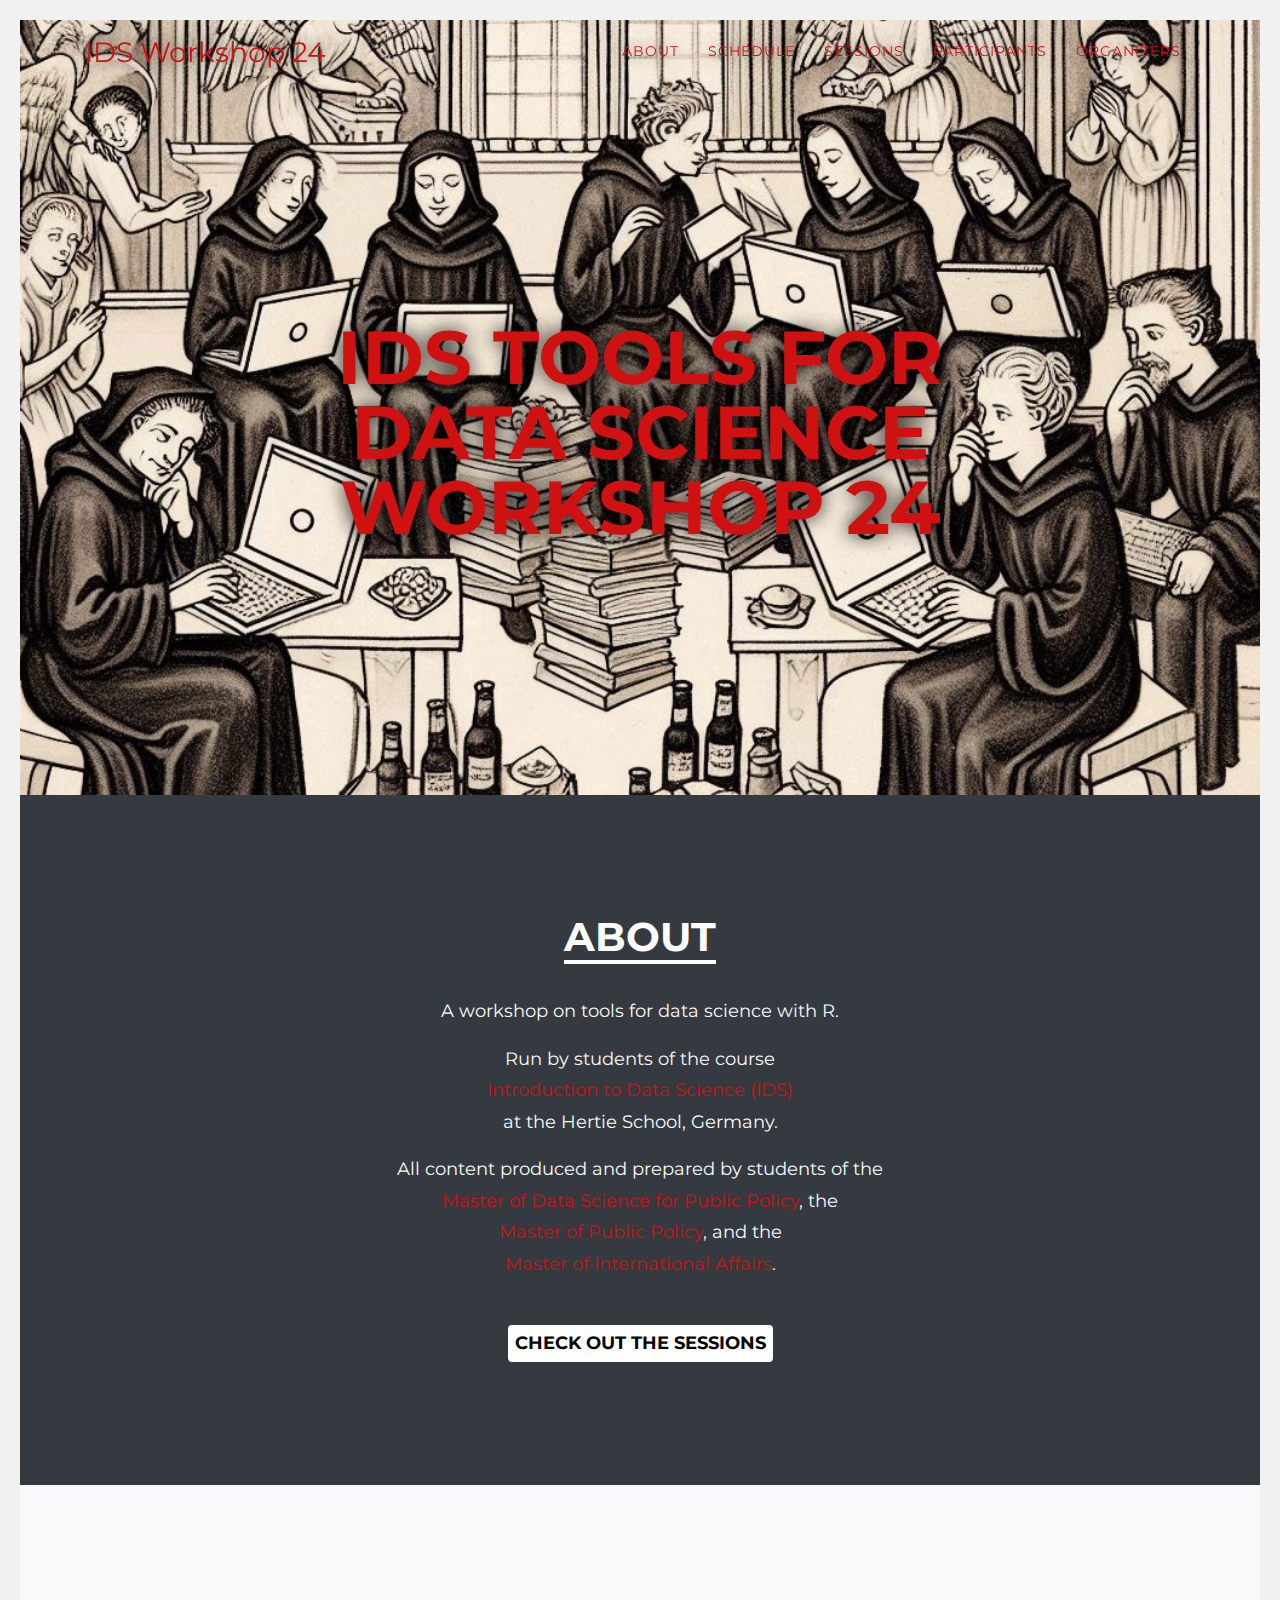
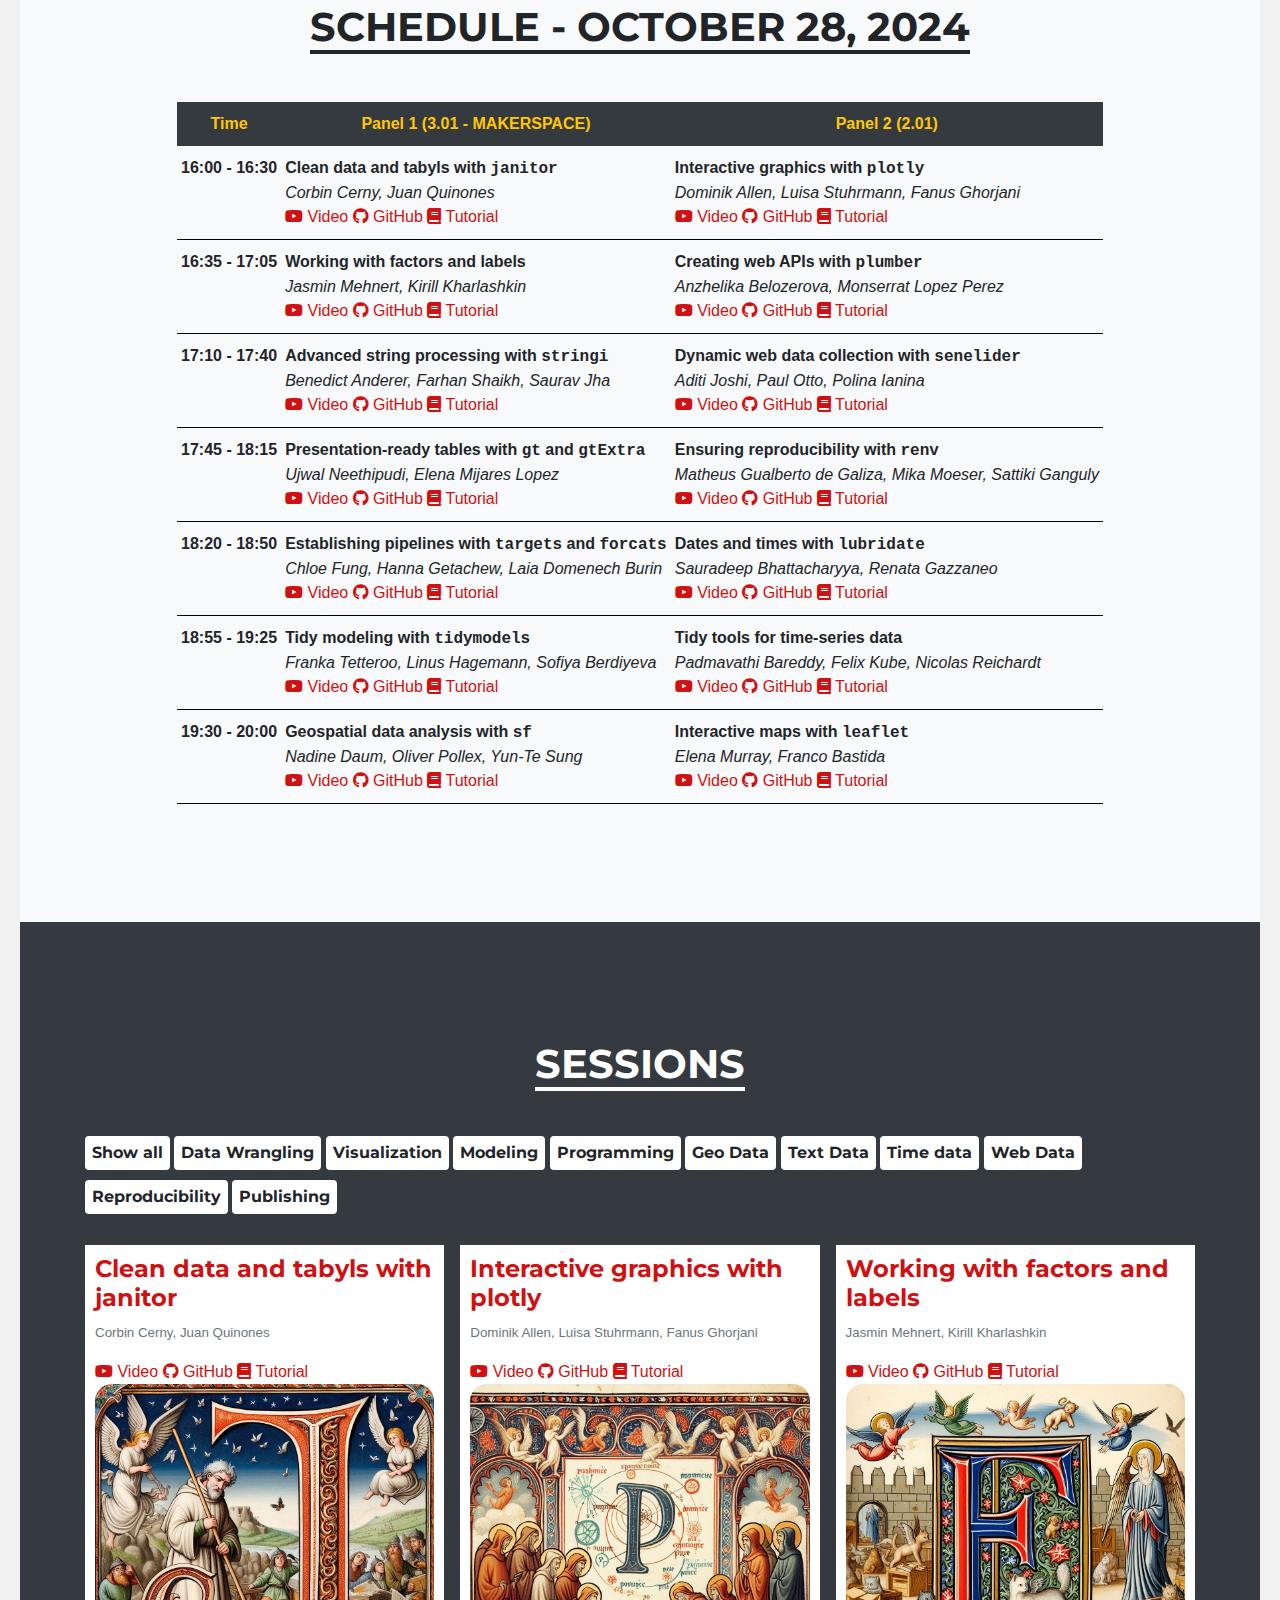
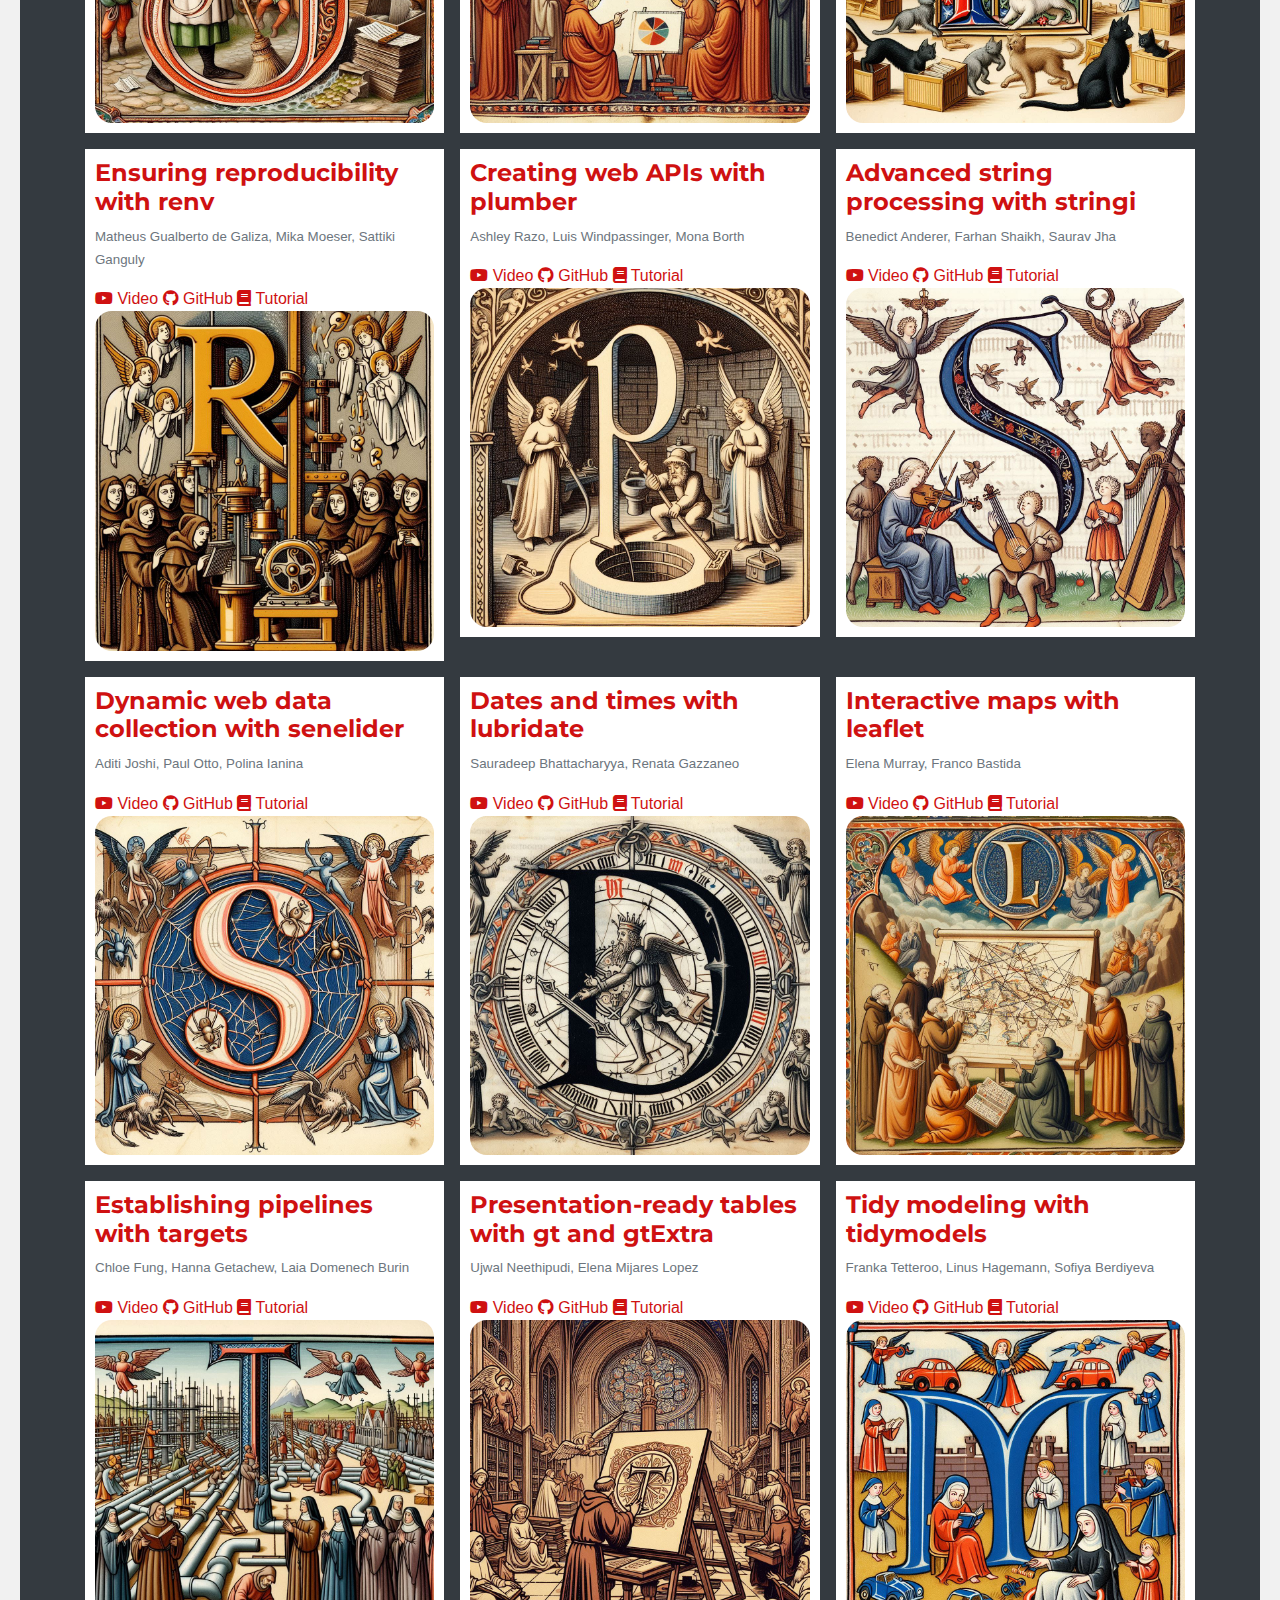
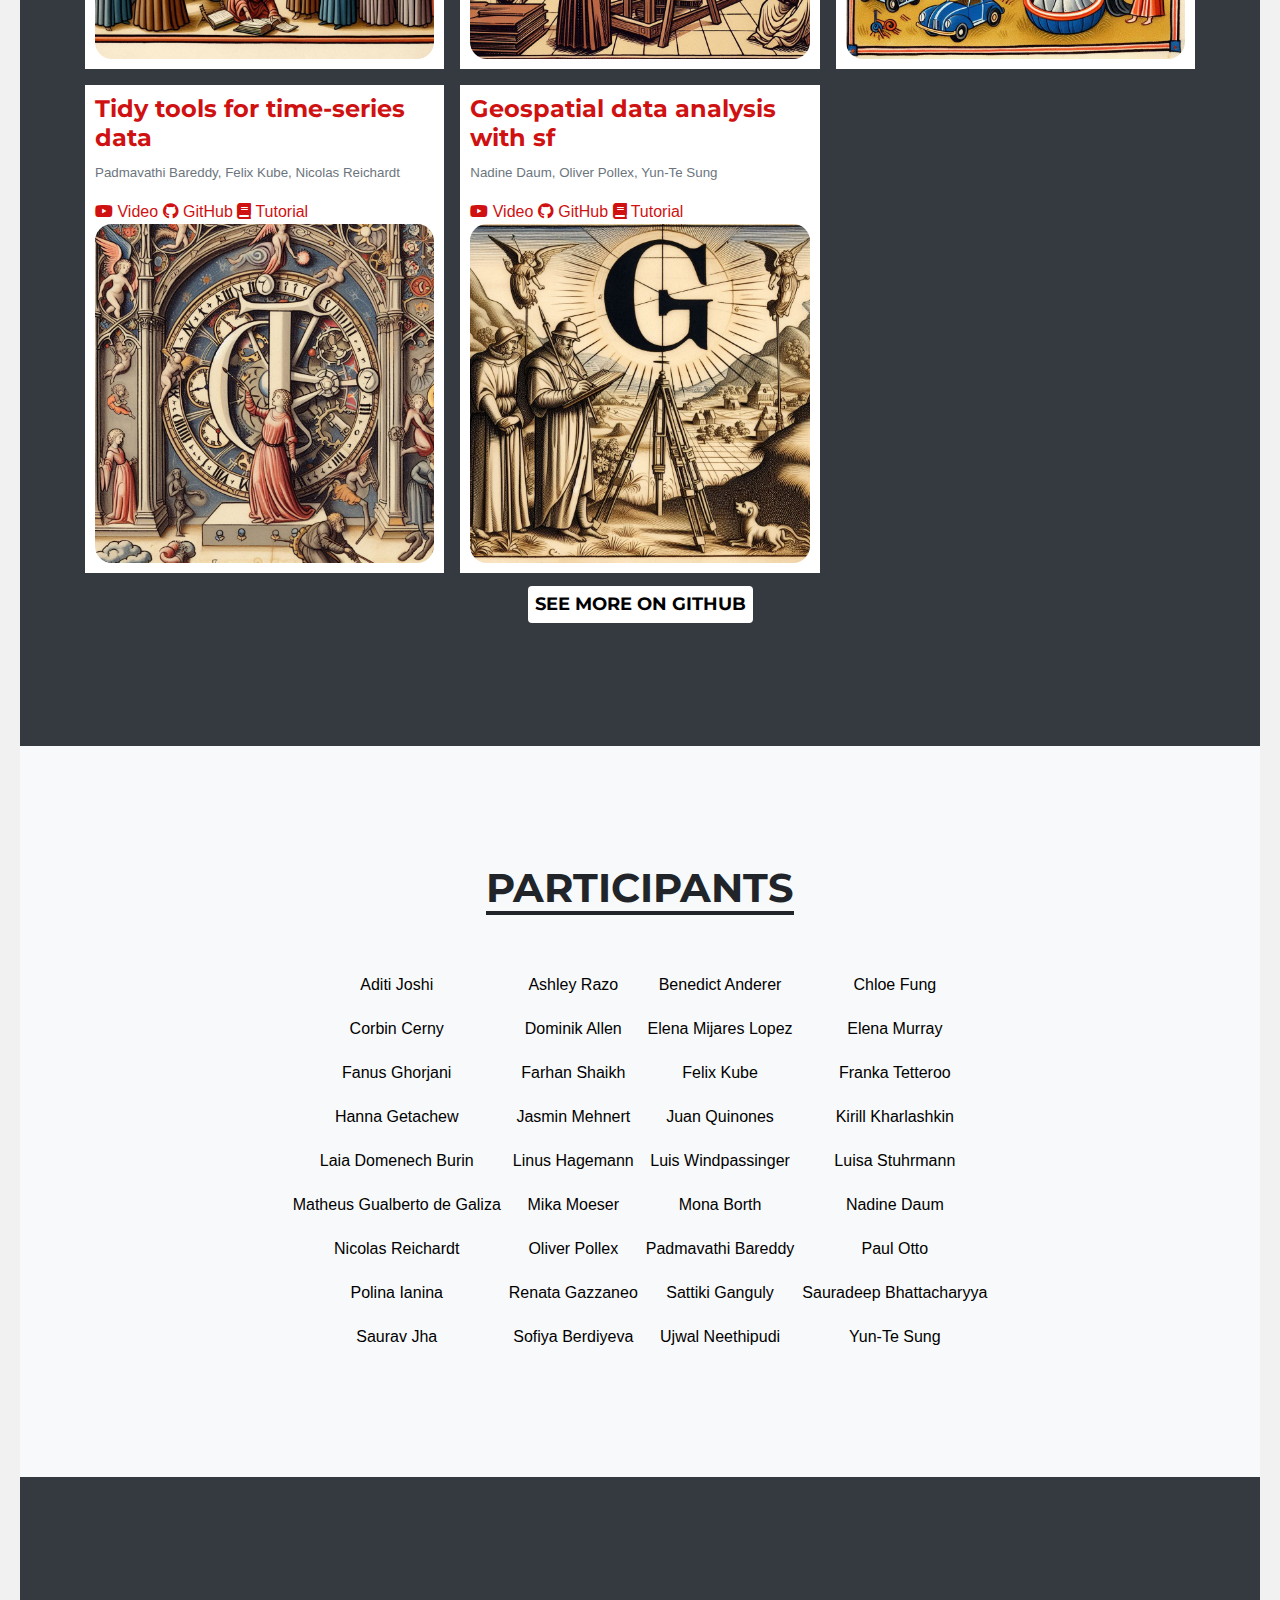
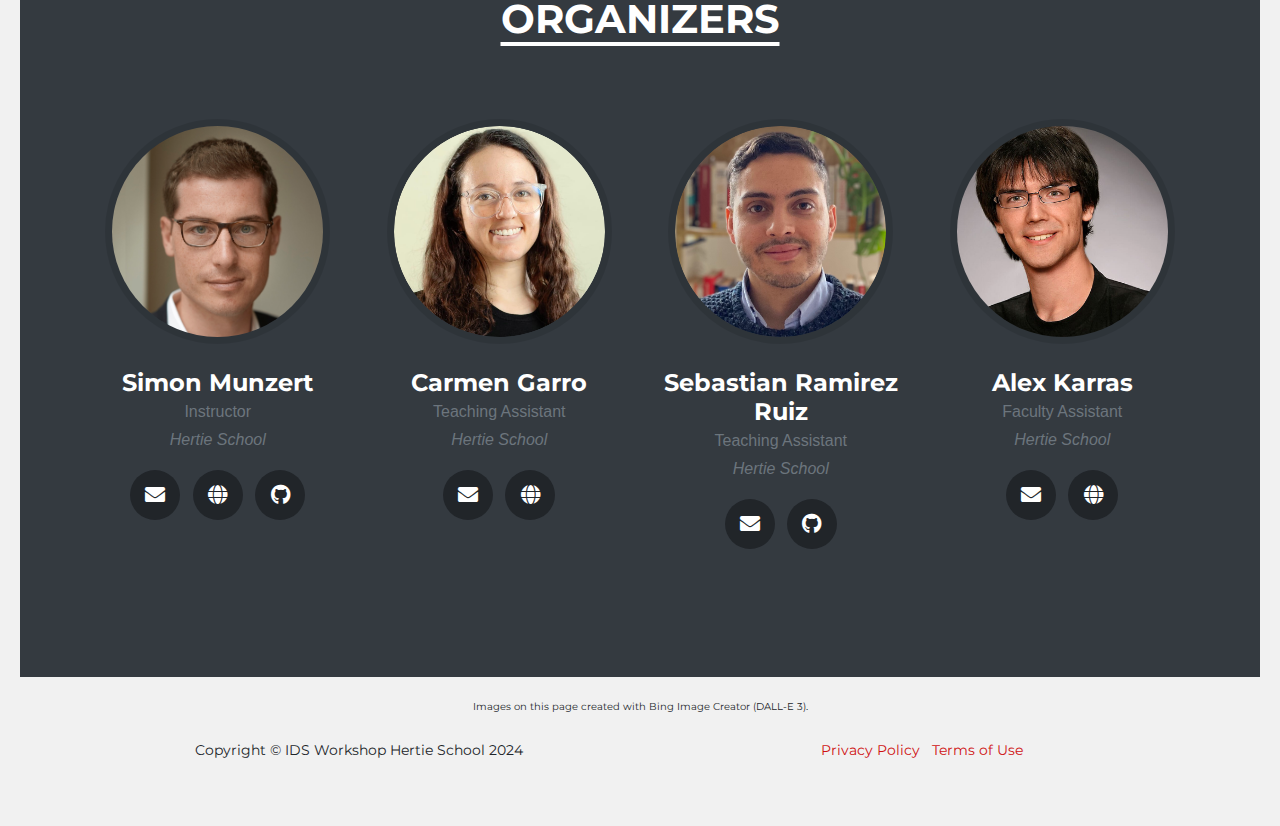
==== index.html @ c152db33 "updated title" ====
<!DOCTYPE html>
<html lang="en">

<head>

  <meta charset="utf-8">
  <meta name="viewport" content="width=device-width, initial-scale=1, shrink-to-fit=no">
  <meta name="description" content="">
  <meta name="author" content="">

  <title>IDS Tools for Data Science Workshop 24</title>

  <!-- Bootstrap core CSS -->
  <link href="vendor/bootstrap/css/bootstrap.min.css" rel="stylesheet">
  <link rel="icon" type="image/x-icon" href="/img/favicon.ico">
  

  <!-- Custom fonts for this template -->
  <link href="vendor/fontawesome-free/css/all.min.css" rel="stylesheet" type="text/css">
  <link href="https://fonts.googleapis.com/css?family=Montserrat:400,700" rel="stylesheet" type="text/css">
  <link href='https://fonts.googleapis.com/css?family=Kaushan+Script' rel='stylesheet' type='text/css'>
  <link href='https://fonts.googleapis.com/css?family=Droid+Serif:400,700,400italic,700italic' rel='stylesheet' type='text/css'>
  <link href='https://fonts.googleapis.com/css?family=Roboto+Slab:400,100,300,700' rel='stylesheet' type='text/css'>

  <!-- Custom styles for this template -->
  <link href="css/agency.css" rel="stylesheet">
  <!--  <link href="css/agency.min.css" rel="stylesheet">  -->

  <style type="text/css">
    .tg .tg-gges {
      background-color: #C5D9F1;
      text-align: left;
      vertical-align: bottom
    }

    .tg .tg-0lax {
      text-align: left;
      vertical-align: top
    }

    .tg .tg-7zrl {
      text-align: left;
      vertical-align: bottom
    }

    .tg .tg-ycr8 {
      text-align: left;
      vertical-align: top
    }

    .tg .tg-raw7 {
      border-color: inherit;
      font-weight: bold;
      text-align: left;
      vertical-align: top
    }

    .tg .tg-zv36 {
      border-color: inherit;
      font-weight: bold;
      text-align: left;
      vertical-align: top
    }

    .tg .tg-uk4f {
      text-align: left;
      vertical-align: top
    }

    .tg .tg-6sgx {
      text-align: left;
      vertical-align: top
    }

    .tg .tg-vrym {
      background-color: #353a3f;
      border-color: inherit;
      color: #ffc702;
      font-weight: bold;
      text-align: center;
      vertical-align: middle
    }

    .tg .tg-y0hg {
      text-align: left;
      vertical-align: top
    }

  </style>

 <style>
* {
  box-sizing: border-box;
}

body {
  background-color: #f1f1f1;
  padding: 20px;
  font-family: Arial;
}

/* Center website */
.main {
  max-width: 1000px;
  margin: auto;
}

h1 {
  font-size: 50px;
  word-break: break-all;
}

.row {
  margin: 10px -16px;
}

/* Add padding BETWEEN each column */
.row,
.row > .column {
  padding: 8px;
}

/* Create three equal columns that floats next to each other */
.column {
  float: left;
  width: 33.33%;
  display: none; /* Hide all elements by default */
}

/* Clear floats after rows */
.row:after {
  content: "";
  display: table;
  clear: both;
}

/* Content */
.content {
  background-color: white;
  padding: 10px;
}

/* The "show" class is added to the filtered elements */
.show {
  display: block;
}

/* Style the buttons */
.btn {
  border: none;
  outline: none;
  padding: 5px 7px;
  margin-top: 5px;
  margin-bottom: 5px;
  background-color: white;
  cursor: pointer;
}

.btn:hover {
  background-color: #fed136;
}

.btn.active {
  background-color: #666;
  color: white;
}
</style>
</head>

<body id="page-top">

  <!-- Navigation -->
  <nav class="navbar navbar-expand-lg navbar-dark fixed-top" id="mainNav">
    <div class="container">
      <a class="navbar-brand js-scroll-trigger" href="#page-top">IDS Workshop 24</a>
      <button class="navbar-toggler navbar-toggler-right" type="button" data-toggle="collapse" data-target="#navbarResponsive" aria-controls="navbarResponsive" aria-expanded="false" aria-label="Toggle navigation">
        Menu
        <i class="fas fa-bars"></i>
      </button>
      <div class="collapse navbar-collapse" id="navbarResponsive">
        <ul class="navbar-nav text-uppercase ml-auto">
          <li class="nav-item">
            <a class="nav-link js-scroll-trigger" href="#about">About</a>
          </li>
          <li class="nav-item">
            <a class="nav-link js-scroll-trigger" href="#schedule">Schedule</a>
          </li>
          <li class="nav-item">
            <a class="nav-link js-scroll-trigger" href="#sessions">Sessions</a>
          </li>
          <li class="nav-item">
            <a class="nav-link js-scroll-trigger" href="#participants">Participants</a>
          </li>
          <li class="nav-item">
            <a class="nav-link js-scroll-trigger" href="#organizers">Organizers</a>
          </li>
        </ul>
      </div>
    </div>
  </nav>

  <!-- Header -->
  <header class="masthead">
    <div class="container">
      <div class="intro-text">
        <div class="intro-heading text-uppercase">IDS Tools for<br>Data Science<br>Workshop 24</div>
      </div>
    </div>
  </header>

  <!-- Services -->
  <section class="bg-dark page-section" id="about">
    <div class="container">
      <div class="row">
        <div class="col-lg-12 text-center">
          <h2 class="section-heading-underline text-uppercase text-white">About</h2>
          <h3 class="section-subheading-normal text-light">
            <p>A workshop on tools for data science with R. </p>
				<p> Run by students of the course <br><a
            href="https://github.com/intro-to-data-science-24" target="_blank">Introduction to Data Science (IDS)</a><br> at the Hertie School, Germany.</p>
            <p>All content produced and prepared by students of the <a href="https://www.hertie-school.org/en/mds" target="_blank">Master of Data Science for Public Policy</a>, the <br><a href="https://www.hertie-school.org/en/mpp"
              target="_blank">Master of Public Policy</a>, and the <br><a href="https://www.hertie-school.org/en/mia" target="_blank">Master of International Affairs</a>.</p> <!-- The live sessions of the workshop are held on November 21, 2022. See <a href="schedule.html" target="_blank">here</a> for the original schedule. -->
          </h3>
          <br>
          <div class="col-lg-12 text-center">
            <a class="btn btn-primary btn-xl text-uppercase js-scroll-trigger center" href="#sessions" target="_blank">Check out the sessions</a>
          </div>
        </div>
      </div>
    </div>
  </section>


    <!-- Schedule Grid -->
    <section class="bg-light page-section" id="schedule">
      <div class="container">
        <div class="row">
          <div class="col-lg-12 text-center">
            <h2 class="section-heading-underline text-uppercase">Schedule - October 28, 2024</h2>
          </div>
        </div>
        <div class="row">
          <table class="tg">
            <thead>
              <tr>
                <th class="tg-vrym">Time</th>
                <th class="tg-vrym">Panel 1 (3.01 - MAKERSPACE)</th>
                <th class="tg-vrym">Panel 2 (2.01)</th>
              </tr>
            </thead>
            <tbody>
              <tr style="border-bottom:1px solid black">
                <td class="tg-raw7">16:00 - 16:30</td>
                <td class="tg-6sgx"><strong>Clean data and tabyls with <span style="font-family: monospace;">janitor</span></strong><br>
                  <i>Corbin Cerny, Juan Quinones</i><br>
                  <a href="https://www.dropbox.com/scl/fi/8ycjm56z09vbouyc88pve/01-Janitor-Quinones-Cerny.mp4?rlkey=qy8nbldcuttnv8jbw0zk90ak2&dl=0" target="_blank">
                    <i class="fab fa-youtube"></i> Video
                  </a>
                  <a href="https://github.com/intro-to-data-science-24-workshop/01-Janitor-Quinones-Cerny" target="_blank">
                    <i class="fab fa-github"></i> GitHub
                  </a>
                  <a href="https://raw.githack.com/intro-to-data-science-24-workshop/01-Janitor-Quinones-Cerny/main/janitor_hands_on1.html" target="_blank">
                    <i class="fas fa-book"></i> Tutorial
                  </a>
                </td>
                <td class="tg-uk4f"><strong>Interactive graphics with <span style="font-family: monospace;">plotly</span></strong><br>
                  <i>Dominik Allen, Luisa Stuhrmann, Fanus Ghorjani</i><br>
                  <a href="https://www.dropbox.com/scl/fi/z5qz2t0d8sbhwqodhayxd/10-Interactive-Graphics-Plotly-Allen-Stuhrmann-Ghorjani.mp4?rlkey=fhwao3w3txrdgvxc3adut06zd&st=i2kw9a40&dl=0" target="_blank">
                    <i class="fab fa-youtube"></i> Video
                  </a>
                  <a href="https://github.com/intro-to-data-science-24-workshop/10-Interactive-Graphics-Plotly-Allen-Stuhrmann-Ghorjani-" target="_blank">
                    <i class="fab fa-github"></i> GitHub
                  </a>
                  <a href="https://raw.githack.com/intro-to-data-science-24-workshop/10-Interactive-Graphics-Plotly-Allen-Stuhrmann-Ghorjani-/main/Tuturial_Questions.html" target="_blank">
                    <i class="fas fa-book"></i> Tutorial
                  </a>					
                </td>
              </tr>
              <tr style="border-bottom:1px solid black">
                <td class="tg-zv36">16:35 - 17:05</td>
                <td class="tg-ycr8"><strong>Working with factors and labels<span style="font-family: monospace;"></span></strong><br>
                  <i>Jasmin Mehnert, Kirill Kharlashkin</i><br>
                  <a href="https://www.dropbox.com/scl/fi/ytlcjs85lbnn81jupx0k1/02-Working-with-factors-and-labels-mehnert-kharlashkin.mp4?rlkey=hft7gx3yixl3eo9zeuzvg3sro&st=v7pqvsam&dl=0" target="_blank">
                    <i class="fab fa-youtube"></i> Video
                  </a>
                  <a href="https://github.com/intro-to-data-science-24-workshop/02-Working-with-factors-and-labels-mehnert-kharlashkin" target="_blank">
                    <i class="fab fa-github"></i> GitHub
                  </a>
						<a href="https://rawcdn.githack.com/intro-to-data-science-24-workshop/02-Working-with-factors-and-labels-mehnert-kharlashkin/refs/heads/main/Tutorial.html" target="_blank">
						  <i class="fas fa-book"></i> Tutorial
						</a>
                </td>
                <td class="tg-y0hg"><strong>Creating web APIs with <span style="font-family: monospace;">plumber</span></strong><br>
                  <i>Anzhelika Belozerova, Monserrat Lopez Perez</i><br>
                  <a href="https://www.dropbox.com/scl/fi/fknil21veypc5q4cjbdq1/03-plumber-razo-borth-windpassinger.mp4?rlkey=ydqpb3qudmr72b7r62c0zkrlh&st=jxyl5w4l&dl=0" target="_blank">
                    <i class="fab fa-youtube"></i> Video
                  </a>
                  <a href="https://github.com/intro-to-data-science-24-workshop/03-plumber-razo-borth-windpassinger" target="_blank">
                    <i class="fab fa-github"></i> GitHub
                  </a>
						<a href="https://rawcdn.githack.com/intro-to-data-science-24-workshop/03-plumber-razo-borth-windpassinger/refs/heads/main/workshop/workshop.html?token=GHSAT0AAAAAACWLRGJSONQZFMEVABLWA3EEZY3Y6FQ" target="_blank">
						  <i class="fas fa-book"></i> Tutorial
						</a>
                </td>
              </tr>
              <tr style="border-bottom:1px solid black">
                <td class="tg-raw7">17:10 - 17:40</td>
                <td class="tg-6sgx"><strong>Advanced string processing with <span style="font-family: monospace;">stringi</span></strong><br>
                  <i>Benedict Anderer, Farhan Shaikh, Saurav Jha</i><br>
                  <a href="https://www.dropbox.com/scl/fi/to1i6lmw8fjs81r82pd5p/04_stringi_Anderer_Jha_Shaikh.mp4?rlkey=2hek6pj8fy5cj27lmxe0xs729&st=85nl2mfe&dl=0" target="_blank">
                    <i class="fab fa-youtube"></i> Video
                  </a>
                  <a href="https://github.com/intro-to-data-science-24-workshop/04-stringi-Anderer-Jha-Shaikh" target="_blank">
                    <i class="fab fa-github"></i> GitHub
                  </a>
					<a href="https://raw.githack.com/intro-to-data-science-24-workshop/04-stringi-Anderer-Jha-Shaikh/main/exercise_questions.html" target="_blank">
					  <i class="fas fa-book"></i> Tutorial
					</a>
				</td>
                <td class="tg-uk4f"><strong>Dynamic web data collection with <span style="font-family: monospace;">senelider</span></strong><br>
                  <i>Aditi Joshi, Paul Otto, Polina Ianina</i><br>
                  <a href="https://www.dropbox.com/scl/fi/i4uvdgakovs7lerb87auz/03-selenider-otto.mp4?rlkey=0o4h7p1qe4njsrcr1sqrcdqni&st=ae267s0e&dl=0" target="_blank">
                    <i class="fab fa-youtube"></i> Video
                  </a>
                  <a href="https://github.com/intro-to-data-science-24-workshop/03-otto?tab=readme-ov-file" target="_blank">
                    <i class="fab fa-github"></i> GitHub
                  </a>
					<a href="https://html-preview.github.io/?url=https://github.com/intro-to-data-science-24-workshop/03-otto/blob/main/newnotebook/_manuscript/index.html" target="_blank">
					  <i class="fas fa-book"></i> Tutorial
					</a>
				</td>
              </tr>
              <tr style="border-bottom:1px solid black">
                <td class="tg-zv36">17:45 - 18:15</td>
                <td class="tg-ycr8"><strong>Presentation-ready tables with <span style="font-family: monospace;">gt</span> and <span style="font-family: monospace;">gtExtra</span></strong><br>
                  <i>Ujwal Neethipudi, Elena Mijares Lopez</i><br>
                  <a href="https://www.dropbox.com/scl/fi/yr0z8m8y2zuoiz4mqy2sy/08-gtgtExtra-Lopez-Neethipudi.mp4?rlkey=winoc47y2on3n89swnsxtxk30&st=qwvkzedv&dl=0" target="_blank">
                    <i class="fab fa-youtube"></i> Video
                  </a>
                  <a href="https://github.com/intro-to-data-science-24-workshop/08-gt_gtExtras-Lopez-Neethipudi" target="_blank">
                    <i class="fab fa-github"></i> GitHub
                  </a>
						<a href="https://raw.githack.com/intro-to-data-science-24-workshop/08-gt_gtExtras-Lopez-Neethipudi/main/workshop_tables.html" target="_blank">
						  <i class="fas fa-book"></i> Tutorial
						</a>
                </td>
                <td class="tg-y0hg"><strong>Ensuring reproducibility with <span style="font-family: monospace;">renv</span></strong><br>
                  <i>Matheus Gualberto de Galiza, Mika Moeser, Sattiki Ganguly</i><br>
                <a href="https://www.dropbox.com/scl/fi/vlpm3dny7vhwhbv0v2t74/11-ensuring-reproducibility-with-renv-galiza-moeser-ganguly.mp4?rlkey=ejvjsl5ity40eokp1smkuby7e&st=kr6oc0in&dl=0" target="_blank">
                    <i class="fab fa-youtube"></i> Video
                  </a>
                  <a href="https://github.com/intro-to-data-science-24-workshop/11-Ensuring-reproducibility-with-renv" target="_blank">
                    <i class="fab fa-github"></i> GitHub
                  </a>
						<a href="https://raw.githack.com/intro-to-data-science-24-workshop/11-Ensuring-reproducibility-with-renv/main/renv_workshop.html" target="_blank">
						  <i class="fas fa-book"></i> Tutorial
						</a>
                </td>
              </tr>
              <tr style="border-bottom:1px solid black">
                <td class="tg-raw7">18:20 - 18:50</td>
                <td class="tg-6sgx"><strong>Establishing pipelines with <span style="font-family: monospace;">targets</span> and <span style="font-family: monospace;">forcats</span></strong><br>
                  <i>Chloe Fung, Hanna Getachew, Laia Domenech Burin</i><br>
                <a href="https://www.dropbox.com/scl/fi/g0t00ug5qhhsjedkrbp5l/12-targets-burin-fung-getachew.mp4?rlkey=mmivftr4om7sui25zw6kgsrna&st=tm9wgzan&dl=0" target="_blank">
                    <i class="fab fa-youtube"></i> Video
                  </a>
                  <a href="https://github.com/intro-to-data-science-24-workshop/pipelines-with-targets-getachew-fung-domenech" target="_blank">
                    <i class="fab fa-github"></i> GitHub
                  </a>
						<a href="https://raw.githack.com/ldmnch/pipelines-with-targets/main/targets_pipeline_formatted_tutorial.html" target="_blank">
						  <i class="fas fa-book"></i> Tutorial
						</a>
                </td>
                <td class="tg-uk4f"><strong>Dates and times with <span style="font-family: monospace;">lubridate</span></strong><br>
                  <i>Sauradeep Bhattacharyya, Renata Gazzaneo</i><br>
                <a href="" target="_blank">
                    <i class="fab fa-youtube"></i> Video
                  </a>
                  <a href="https://github.com/intro-to-data-science-24-workshop/03-Dates-and-times-with-lubridate-Bhattacharyya-Gazzaneo" target="_blank">
                    <i class="fab fa-github"></i> GitHub
                  </a>
						<a href="https://raw.githack.com/intro-to-data-science-24-workshop/03-Dates-and-times-with-lubridate-Bhattacharyya-Gazzaneo/main/Workshop_practice_material.html" target="_blank">
						  <i class="fas fa-book"></i> Tutorial
						</a>
                </td>
              </tr>
              <tr style="border-bottom:1px solid black">
                <td class="tg-zv36">18:55 - 19:25</td>
                <td class="tg-ycr8"><strong>Tidy modeling with <span style="font-family: monospace;">tidymodels</span></strong><br>
                  <i>Franka Tetteroo, Linus Hagemann, Sofiya Berdiyeva</i><br>
                  <a href="https://www.dropbox.com/scl/fi/jwm9a4zqyeaea0zizccd8/12-tidymodels-tetteroo-hagemann-berdiyeva.mp4?rlkey=36emz6j56lb79bvkw47sbt28x&st=bfiewghn&dl=0" target="_blank">
                    <i class="fab fa-youtube"></i> Video
                  </a>
                  <a href="https://github.com/intro-to-data-science-24-workshop/12-tidymodels-tetteroo-hagemann-berdiyeva" target="_blank">
                    <i class="fab fa-github"></i> GitHub
                  </a>
					<a href="https://raw.githack.com/intro-to-data-science-24-workshop/12-tidymodels-tetteroo-hagemann-berdiyeva/main/practice/12-tidymodels-lab.html" target="_blank">
					  <i class="fas fa-book"></i> Tutorial
					</a></td></td>
                <td class="tg-y0hg"><strong>Tidy tools for time-series data <span style="font-family: monospace;"></span></strong><br>
                  <i>Padmavathi Bareddy, Felix Kube, Nicolas Reichardt</i><br>
                  <a href="https://www.dropbox.com/scl/fi/bu2h62k0sqva39qhbzch3/05-time-series-data-kube-reichardt-bareddy.mp4?rlkey=l4a2fw7x0pp0guorxosw58xyn&st=arzc17xa&dl=0" target="_blank">
                    <i class="fab fa-youtube"></i> Video
                  </a>
                  <a href="https://github.com/intro-to-data-science-24-workshop/05-tidy-tools-for-time-series-data-kube-reichardt-bareddy" target="_blank">
                    <i class="fab fa-github"></i> GitHub
                  </a>
						<a href="https://raw.githack.com/intro-to-data-science-24-workshop/05-tidy-tools-for-time-series-data-kube-reichardt-bareddy/main/materials/learnr---Tidy-tools-for-time-series-data.html" target="_blank">
						  <i class="fas fa-book"></i> Tutorial
						</a>
                  </td>
              </tr>
              <tr style="border-bottom:1px solid black">
                <td class="tg-zv36">19:30 - 20:00</td>
                <td class="tg-ycr8"><strong>Geospatial data analysis with <span style="font-family: monospace;">sf</span></strong><br>
                  <i>Nadine Daum, Oliver Pollex, Yun-Te Sung</i><br>
                  <a href="https://www.dropbox.com/scl/fi/a2qa7bn9uutd6hyp8kqrc/07-Geospatial-analysis.mp4?rlkey=7l0nnj4eic37kztahg08cbgm2&st=5iqmdsa6&dl=0" target="_blank">
                    <i class="fab fa-youtube"></i> Video
                  </a>
                  <a href="https://github.com/intro-to-data-science-24-workshop/07-geospatial-analysis-sf-daum-pollex-sung" target="_blank">
                    <i class="fab fa-github"></i> GitHub
                  </a>
					<a href="https://raw.githack.com/intro-to-data-science-24-workshop/07-geospatial-analysis-sf-daum-pollex-sung/main/Workshop_material_lab_format.html" target="_blank">
					  <i class="fas fa-book"></i> Tutorial
					</a></td></td>
                <td class="tg-y0hg"><strong>Interactive maps with <span style="font-family: monospace;">leaflet</span></strong><br>
                  <i>Elena Murray, Franco Bastida</i><br>
                  <a href="https://www.dropbox.com/scl/fi/p6oje2d8s3lp6xbwxzrzg/09-leafletgraphs-murray-bastida.mp4?rlkey=rcmf7babik6gu4iim68gccd68&st=yy8badu0&dl=0" target="_blank">
                    <i class="fab fa-youtube"></i> Video
                  </a>
                  <a href="https://github.com/intro-to-data-science-24-workshop/09-leafletgraphs-murray-bastida" target="_blank">
                    <i class="fab fa-github"></i> GitHub
                  </a>
						<a href="https://raw.githack.com/intro-to-data-science-24-workshop/09-leafletgraphs-murray-bastida/main/Leaflet_Tutorial.html" target="_blank">
						  <i class="fas fa-book"></i> Tutorial
						</a>
                  </td>
              </tr>
            </tbody>
          </table>
        </div>
      </div>
    </section>

  <!-- Featured Grid -->
  <section class="bg-dark page-section" id="sessions">
    <div class="container">
      <div class="row">
        <div class="col-lg-12 text-center">
          <h2 class="section-heading-underline text-uppercase text-white">Sessions</h2>
        </div>
      </div>

<div id="myBtnContainer">
  <button class="btn" onclick="filterSelection('all')"> Show all</button>
  <button class="btn" onclick="filterSelection('data')"> Data Wrangling </button>
  <button class="btn" onclick="filterSelection('visualization')"> Visualization</button>
  <button class="btn" onclick="filterSelection('modeling')"> Modeling</button>
  <button class="btn" onclick="filterSelection('programming')"> Programming</button>  
  <button class="btn" onclick="filterSelection('geo')"> Geo Data</button>
  <button class="btn" onclick="filterSelection('text')"> Text Data</button>
  <button class="btn" onclick="filterSelection('time')"> Time data</button>
  <button class="btn" onclick="filterSelection('web')"> Web Data</button>
  <button class="btn" onclick="filterSelection('reproducibility')"> Reproducibility</button>
  <button class="btn" onclick="filterSelection('publishing')"> Publishing</button>

  
</div>

<!-- Portfolio Gallery Grid -->
<div class="row">
  <div class="column data text">
  <div class="content">
    <a class="portfolio-link" href="https://www.dropbox.com/scl/fi/8ycjm56z09vbouyc88pve/01-Janitor-Quinones-Cerny.mp4?rlkey=qy8nbldcuttnv8jbw0zk90ak2&dl=0" target="_blank">
            <div class="portfolio-hover">
              <div class="portfolio-hover-content">
                  <h4>Clean data and tabyls with janitor
                  </h4>
                  <p style="font-size:smaller;" class="text-muted">Corbin Cerny, Juan Quinones</p>
                  <a href="https://www.dropbox.com/scl/fi/8ycjm56z09vbouyc88pve/01-Janitor-Quinones-Cerny.mp4?rlkey=qy8nbldcuttnv8jbw0zk90ak2&dl=0" target="_blank">
                  <i class="fab fa-youtube"></i> Video
                </a>
                <a href="https://github.com/intro-to-data-science-24-workshop/01-Janitor-Quinones-Cerny" target="_blank">
                  <i class="fab fa-github"></i> GitHub
                </a>
                <a href="https://raw.githack.com/intro-to-data-science-24-workshop/01-Janitor-Quinones-Cerny/main/janitor_hands_on1.html" target="_blank">
                  <i class="fas fa-book"></i> Tutorial
                </a>
              </div>
            </div>
            <a class="portfolio-link" href="https://www.dropbox.com/scl/fi/8ycjm56z09vbouyc88pve/01-Janitor-Quinones-Cerny.mp4?rlkey=qy8nbldcuttnv8jbw0zk90ak2&dl=0" target="_blank">
              <img class="img-fluid img-portfolio" src="img/sessions/janitor.jpeg" alt="">
          </a>
        </div>
  </div>


  <div class="column visualization web publishing">
  <div class="content">
    <a class="portfolio-link" href="https://www.dropbox.com/scl/fi/z5qz2t0d8sbhwqodhayxd/10-Interactive-Graphics-Plotly-Allen-Stuhrmann-Ghorjani.mp4?rlkey=fhwao3w3txrdgvxc3adut06zd&st=i2kw9a40&dl=0" target="_blank">
            <div class="portfolio-hover">
              <div class="portfolio-hover-content">
                  <h4>Interactive graphics with plotly
                  </h4>
                  <p style="font-size:smaller;" class="text-muted">Dominik Allen, Luisa Stuhrmann, Fanus Ghorjani</p>
                  <a href="https://www.dropbox.com/scl/fi/z5qz2t0d8sbhwqodhayxd/10-Interactive-Graphics-Plotly-Allen-Stuhrmann-Ghorjani.mp4?rlkey=fhwao3w3txrdgvxc3adut06zd&st=i2kw9a40&dl=0" target="_blank">
                    <i class="fab fa-youtube"></i> Video
                  </a>
                  <a href="https://github.com/intro-to-data-science-24-workshop/10-Interactive-Graphics-Plotly-Allen-Stuhrmann-Ghorjani-" target="_blank">
                    <i class="fab fa-github"></i> GitHub
                  </a>
                  <a href="https://raw.githack.com/intro-to-data-science-24-workshop/10-Interactive-Graphics-Plotly-Allen-Stuhrmann-Ghorjani-/main/Tuturial_Questions.html" target="_blank">
                    <i class="fas fa-book"></i> Tutorial
                  </a>
              </div>
            </div>
            <a class="portfolio-link" href="https://www.dropbox.com/scl/fi/z5qz2t0d8sbhwqodhayxd/10-Interactive-Graphics-Plotly-Allen-Stuhrmann-Ghorjani.mp4?rlkey=fhwao3w3txrdgvxc3adut06zd&st=i2kw9a40&dl=0" target="_blank">
              <img class="img-fluid img-portfolio" src="img/sessions/plotly.jpeg" alt="">
          </a>
        </div>
  </div>

  <div class="column data modeling visualization publishing">
    <div class="content">
      <a class="portfolio-link" href="https://www.dropbox.com/scl/fi/ytlcjs85lbnn81jupx0k1/02-Working-with-factors-and-labels-mehnert-kharlashkin.mp4?rlkey=hft7gx3yixl3eo9zeuzvg3sro&st=v7pqvsam&dl=0" target="_blank">
            <div class="portfolio-hover">
              <div class="portfolio-hover-content">
                  <h4>Working with factors and labels
                  </h4>
                  <p style="font-size:smaller;" class="text-muted">Jasmin Mehnert, Kirill Kharlashkin</p>
                <a href="https://www.dropbox.com/scl/fi/ytlcjs85lbnn81jupx0k1/02-Working-with-factors-and-labels-mehnert-kharlashkin.mp4?rlkey=hft7gx3yixl3eo9zeuzvg3sro&st=v7pqvsam&dl=0" target="_blank">
                  <i class="fab fa-youtube"></i> Video
                </a>
                <a href="https://github.com/intro-to-data-science-24-workshop/02-Working-with-factors-and-labels-mehnert-kharlashkin" target="_blank">
                  <i class="fab fa-github"></i> GitHub
                </a>
                <a href="https://rawcdn.githack.com/intro-to-data-science-24-workshop/02-Working-with-factors-and-labels-mehnert-kharlashkin/refs/heads/main/Tutorial.html" target="_blank">
                  <i class="fas fa-book"></i> Tutorial
                </a>
              </div>
            </div>
            <a class="portfolio-link" href="https://www.dropbox.com/scl/fi/ytlcjs85lbnn81jupx0k1/02-Working-with-factors-and-labels-mehnert-kharlashkin.mp4?rlkey=hft7gx3yixl3eo9zeuzvg3sro&st=v7pqvsam&dl=0" target="_blank">
            <img class="img-fluid img-portfolio" src="img/sessions/forcats.jpeg" alt="">
          </a>
        </div>
  </div>

  <div class="column reproducibility programming">
  <div class="content">
    <a class="portfolio-link" href="https://www.dropbox.com/scl/fi/vlpm3dny7vhwhbv0v2t74/11-ensuring-reproducibility-with-renv-galiza-moeser-ganguly.mp4?rlkey=ejvjsl5ity40eokp1smkuby7e&st=kr6oc0in&dl=0" target="_blank">
            <div class="portfolio-hover">
              <div class="portfolio-hover-content">
                  <h4>Ensuring reproducibility with renv
                  </h4>
                  <p style="font-size:smaller;" class="text-muted">Matheus Gualberto de Galiza, Mika Moeser, Sattiki Ganguly</p>
                  <a href="https://www.dropbox.com/scl/fi/vlpm3dny7vhwhbv0v2t74/11-ensuring-reproducibility-with-renv-galiza-moeser-ganguly.mp4?rlkey=ejvjsl5ity40eokp1smkuby7e&st=kr6oc0in&dl=0" target="_blank">
                  <i class="fab fa-youtube"></i> Video
                </a>
                <a href="https://github.com/intro-to-data-science-24-workshop/11-Ensuring-reproducibility-with-renv" target="_blank">
                  <i class="fab fa-github"></i> GitHub
                </a>
                <a href="https://raw.githack.com/intro-to-data-science-24-workshop/11-Ensuring-reproducibility-with-renv/main/renv_workshop.html" target="_blank">
                  <i class="fas fa-book"></i> Tutorial
                </a>
              </div>
            </div>
            <a class="portfolio-link" href="https://www.dropbox.com/scl/fi/vlpm3dny7vhwhbv0v2t74/11-ensuring-reproducibility-with-renv-galiza-moeser-ganguly.mp4?rlkey=ejvjsl5ity40eokp1smkuby7e&st=kr6oc0in&dl=0" target="_blank">
              <img class="img-fluid img-portfolio" src="img/sessions/renv.jpeg" alt="">
          </a>
        </div>
  </div>



  <div class="column text visualization web publishing">
  <div class="content">
        <a class="portfolio-link" href="https://www.dropbox.com/scl/fi/fknil21veypc5q4cjbdq1/03-plumber-razo-borth-windpassinger.mp4?rlkey=ydqpb3qudmr72b7r62c0zkrlh&st=jxyl5w4l&dl=0" target="_blank">
            <div class="portfolio-hover">
              <div class="portfolio-hover-content">
                  <h4>Creating web APIs with plumber
                  </h4>
                  <p style="font-size:smaller;" class="text-muted">Ashley Razo, Luis Windpassinger, Mona Borth</p>
                  <a href="https://www.dropbox.com/scl/fi/fknil21veypc5q4cjbdq1/03-plumber-razo-borth-windpassinger.mp4?rlkey=ydqpb3qudmr72b7r62c0zkrlh&st=jxyl5w4l&dl=0" target="_blank">
                  <i class="fab fa-youtube"></i> Video
                </a>
                <a href="https://github.com/intro-to-data-science-24-workshop/03-plumber-razo-borth-windpassinger" target="_blank">
                  <i class="fab fa-github"></i> GitHub
                </a>
                <a href="https://rawcdn.githack.com/intro-to-data-science-24-workshop/03-plumber-razo-borth-windpassinger/refs/heads/main/workshop/workshop.html?token=GHSAT0AAAAAACWLRGJSONQZFMEVABLWA3EEZY3Y6FQ" target="_blank">
                  <i class="fas fa-book"></i> Tutorial
                </a>
              </div>
            </div>
            <a class="portfolio-link" href="https://www.dropbox.com/scl/fi/fknil21veypc5q4cjbdq1/03-plumber-razo-borth-windpassinger.mp4?rlkey=ydqpb3qudmr72b7r62c0zkrlh&st=jxyl5w4l&dl=0" target="_blank">
              <img class="img-fluid img-portfolio" src="img/sessions/plumber.jpeg" alt="">
          </a>
        </div>
  </div>

  <div class="column text data">
  <div class="content">
         <a class="portfolio-link" href="https://www.dropbox.com/scl/fi/to1i6lmw8fjs81r82pd5p/04_stringi_Anderer_Jha_Shaikh.mp4?rlkey=2hek6pj8fy5cj27lmxe0xs729&st=85nl2mfe&dl=0" target="_blank">
            <div class="portfolio-hover">
              <div class="portfolio-hover-content">
                  <h4>Advanced string processing with stringi
                  </h4>
                  <p style="font-size:smaller;" class="text-muted">Benedict Anderer, Farhan Shaikh, Saurav Jha</p>
                   <a href="https://www.dropbox.com/scl/fi/to1i6lmw8fjs81r82pd5p/04_stringi_Anderer_Jha_Shaikh.mp4?rlkey=2hek6pj8fy5cj27lmxe0xs729&st=85nl2mfe&dl=0" target="_blank">
                    <i class="fab fa-youtube"></i> Video
                  </a>
                  <a href="https://github.com/intro-to-data-science-24-workshop/04-stringi-Anderer-Jha-Shaikh" target="_blank">
                    <i class="fab fa-github"></i> GitHub
                  </a>
                  <a href="https://raw.githack.com/intro-to-data-science-24-workshop/04-stringi-Anderer-Jha-Shaikh/main/exercise_questions.html" target="_blank">
                    <i class="fas fa-book"></i> Tutorial
                  </a>
              </div>
            </div>
            <a class="portfolio-link" href="https://www.dropbox.com/scl/fi/to1i6lmw8fjs81r82pd5p/04_stringi_Anderer_Jha_Shaikh.mp4?rlkey=2hek6pj8fy5cj27lmxe0xs729&st=85nl2mfe&dl=0" target="_blank">
              <img class="img-fluid img-portfolio" src="img/sessions/stringi.jpeg" alt="">
          </a>
        </div>
  </div>

  <div class="column data web">
  <div class="content">
        <a class="portfolio-link" href="https://www.dropbox.com/scl/fi/i4uvdgakovs7lerb87auz/03-selenider-otto.mp4?rlkey=0o4h7p1qe4njsrcr1sqrcdqni&st=ae267s0e&dl=0" target="_blank">
            <div class="portfolio-hover">
              <div class="portfolio-hover-content">
                  <h4>Dynamic web data collection with senelider
                  </h4>
                  <p style="font-size:smaller;" class="text-muted">Aditi Joshi, Paul Otto, Polina Ianina</p>
                   <a href="https://www.dropbox.com/scl/fi/i4uvdgakovs7lerb87auz/03-selenider-otto.mp4?rlkey=0o4h7p1qe4njsrcr1sqrcdqni&st=ae267s0e&dl=0" target="_blank">
                  <i class="fab fa-youtube"></i> Video
                </a>
                <a href="https://github.com/intro-to-data-science-24-workshop/03-otto?tab=readme-ov-file" target="_blank">
                  <i class="fab fa-github"></i> GitHub
                </a>
                <a href="https://html-preview.github.io/?url=https://github.com/intro-to-data-science-24-workshop/03-otto/blob/main/newnotebook/_manuscript/index.html" target="_blank">
                  <i class="fas fa-book"></i> Tutorial
                </a>
              </div>
            </div>
            <a class="portfolio-link" href="https://www.dropbox.com/scl/fi/i4uvdgakovs7lerb87auz/03-selenider-otto.mp4?rlkey=0o4h7p1qe4njsrcr1sqrcdqni&st=ae267s0e&dl=0" target="_blank">
              <img class="img-fluid img-portfolio" src="img/sessions/senelider.jpeg" alt="">
          </a>
        </div>
  </div>

    <div class="column time data">
    <div class="content">
          <a class="portfolio-link" href="" target="_blank">
            <div class="portfolio-hover">
              <div class="portfolio-hover-content">
                  <h4>Dates and times with lubridate
                  </h4>
                  <p style="font-size:smaller;" class="text-muted">Sauradeep Bhattacharyya, Renata Gazzaneo</p>
                   <a href="" target="_blank">
                    <i class="fab fa-youtube"></i> Video
                  </a>
                  <a href="https://github.com/intro-to-data-science-24-workshop/03-Dates-and-times-with-lubridate-Bhattacharyya-Gazzaneo" target="_blank">
                    <i class="fab fa-github"></i> GitHub
                  </a>
                  <a href="https://raw.githack.com/intro-to-data-science-24-workshop/03-Dates-and-times-with-lubridate-Bhattacharyya-Gazzaneo/main/Workshop_practice_material.html" target="_blank">
                    <i class="fas fa-book"></i> Tutorial
                  </a>
              </div>
            </div>
            <a class="portfolio-link" href="" target="_blank">
              <img class="img-fluid img-portfolio" src="img/sessions/lubridate.jpeg" alt="">
          </a>
        </div>
  </div>

    <div class="column visualization web publishing geo">
    <div class="content">
    <a class="portfolio-link" href="https://www.dropbox.com/scl/fi/p6oje2d8s3lp6xbwxzrzg/09-leafletgraphs-murray-bastida.mp4?rlkey=rcmf7babik6gu4iim68gccd68&st=yy8badu0&dl=0" target="_blank">
            <div class="portfolio-hover">
              <div class="portfolio-hover-content">
                  <h4>Interactive maps with leaflet
                  </h4>
                  <p style="font-size:smaller;" class="text-muted">Elena Murray, Franco Bastida</p>
                  <a href="https://www.dropbox.com/scl/fi/p6oje2d8s3lp6xbwxzrzg/09-leafletgraphs-murray-bastida.mp4?rlkey=rcmf7babik6gu4iim68gccd68&st=yy8badu0&dl=0" target="_blank">
                  <i class="fab fa-youtube"></i> Video
                </a>
                <a href="https://github.com/intro-to-data-science-24-workshop/09-leafletgraphs-murray-bastida" target="_blank">
                  <i class="fab fa-github"></i> GitHub
                </a>
                <a href="https://raw.githack.com/intro-to-data-science-24-workshop/09-leafletgraphs-murray-bastida/main/Leaflet_Tutorial.html" target="_blank">
                  <i class="fas fa-book"></i> Tutorial
                </a>
              </div>
            </div>
            <a class="portfolio-link" href="https://www.dropbox.com/scl/fi/p6oje2d8s3lp6xbwxzrzg/09-leafletgraphs-murray-bastida.mp4?rlkey=rcmf7babik6gu4iim68gccd68&st=yy8badu0&dl=0" target="_blank">
              <img class="img-fluid img-portfolio" src="img/sessions/leaflet.jpeg" alt="">
          </a>
        </div>
  </div>


    <div class="column data programming">
    <div class="content">
    <a class="portfolio-link" href="https://www.dropbox.com/scl/fi/g0t00ug5qhhsjedkrbp5l/12-targets-burin-fung-getachew.mp4?rlkey=mmivftr4om7sui25zw6kgsrna&st=tm9wgzan&dl=0" target="_blank">
            <div class="portfolio-hover">
              <div class="portfolio-hover-content">
                  <h4>Establishing pipelines with targets
                  </h4>
                  <p style="font-size:smaller;" class="text-muted">Chloe Fung, Hanna Getachew, Laia Domenech Burin</p>
                  <a href="https://www.dropbox.com/scl/fi/g0t00ug5qhhsjedkrbp5l/12-targets-burin-fung-getachew.mp4?rlkey=mmivftr4om7sui25zw6kgsrna&st=tm9wgzan&dl=0" target="_blank">
                  <i class="fab fa-youtube"></i> Video
                </a>
                <a href="https://github.com/intro-to-data-science-24-workshop/pipelines-with-targets-getachew-fung-domenech" target="_blank">
                  <i class="fab fa-github"></i> GitHub
                </a>
                <a href="https://raw.githack.com/ldmnch/pipelines-with-targets/main/targets_pipeline_formatted_tutorial.html" target="_blank">
                  <i class="fas fa-book"></i> Tutorial
                </a>
              </div>
            </div>
            <a class="portfolio-link" href="https://www.dropbox.com/scl/fi/g0t00ug5qhhsjedkrbp5l/12-targets-burin-fung-getachew.mp4?rlkey=mmivftr4om7sui25zw6kgsrna&st=tm9wgzan&dl=0" target="_blank">
              <img class="img-fluid img-portfolio" src="img/sessions/targets.jpeg" alt="">
          </a>
    </div>
    </div>

    <div class="column visualization publishing">
    <div class="content">
    <a class="portfolio-link" href="https://www.dropbox.com/scl/fi/yr0z8m8y2zuoiz4mqy2sy/08-gtgtExtra-Lopez-Neethipudi.mp4?rlkey=winoc47y2on3n89swnsxtxk30&st=qwvkzedv&dl=0" target="_blank">
            <div class="portfolio-hover">
              <div class="portfolio-hover-content">
                  <h4>Presentation-ready tables with gt and gtExtra
                  </h4>
                  <p style="font-size:smaller;" class="text-muted">Ujwal Neethipudi, Elena Mijares Lopez</p>
                  <a href="https://www.dropbox.com/scl/fi/yr0z8m8y2zuoiz4mqy2sy/08-gtgtExtra-Lopez-Neethipudi.mp4?rlkey=winoc47y2on3n89swnsxtxk30&st=qwvkzedv&dl=0" target="_blank">
                  <i class="fab fa-youtube"></i> Video
                </a>
                <a href="https://github.com/intro-to-data-science-24-workshop/08-gt_gtExtras-Lopez-Neethipudi" target="_blank">
                  <i class="fab fa-github"></i> GitHub
                </a>
                <a href="https://raw.githack.com/intro-to-data-science-24-workshop/08-gt_gtExtras-Lopez-Neethipudi/main/workshop_tables.html" target="_blank">
                  <i class="fas fa-book"></i> Tutorial
                </a>
              </div>
            </div>
            <a class="portfolio-link" href="https://www.dropbox.com/scl/fi/yr0z8m8y2zuoiz4mqy2sy/08-gtgtExtra-Lopez-Neethipudi.mp4?rlkey=winoc47y2on3n89swnsxtxk30&st=qwvkzedv&dl=0" target="_blank">
              <img class="img-fluid img-portfolio" src="img/sessions/gt.jpeg" alt="">
          </a>
    </div>
    </div>

  <div class="column modeling">
  <div class="content">
    <a class="portfolio-link" href="https://www.dropbox.com/scl/fi/jwm9a4zqyeaea0zizccd8/12-tidymodels-tetteroo-hagemann-berdiyeva.mp4?rlkey=36emz6j56lb79bvkw47sbt28x&st=bfiewghn&dl=0" target="_blank">
            <div class="portfolio-hover">
              <div class="portfolio-hover-content">
                  <h4>Tidy modeling with tidymodels
                  </h4>
                  <p style="font-size:smaller;" class="text-muted">Franka Tetteroo, Linus Hagemann, Sofiya Berdiyeva</p>
                  <a href="https://www.dropbox.com/scl/fi/jwm9a4zqyeaea0zizccd8/12-tidymodels-tetteroo-hagemann-berdiyeva.mp4?rlkey=36emz6j56lb79bvkw47sbt28x&st=bfiewghn&dl=0" target="_blank">
                  <i class="fab fa-youtube"></i> Video
                </a>
                <a href="https://github.com/intro-to-data-science-24-workshop/12-tidymodels-tetteroo-hagemann-berdiyeva" target="_blank">
                  <i class="fab fa-github"></i> GitHub
                </a>
                <a href="https://raw.githack.com/intro-to-data-science-24-workshop/12-tidymodels-tetteroo-hagemann-berdiyeva/main/practice/12-tidymodels-lab.html" target="_blank">
                  <i class="fas fa-book"></i> Tutorial
                </a>
              </div>
            </div>
            <a class="portfolio-link" href="https://www.dropbox.com/scl/fi/jwm9a4zqyeaea0zizccd8/12-tidymodels-tetteroo-hagemann-berdiyeva.mp4?rlkey=36emz6j56lb79bvkw47sbt28x&st=bfiewghn&dl=0" target="_blank">
              <img class="img-fluid img-portfolio" src="img/sessions/tidymodels.jpeg" alt="">
          </a>
        </div>
  </div>

  <div class="column data time">
    <div class="content">
      <a class="portfolio-link" href="https://www.dropbox.com/scl/fi/bu2h62k0sqva39qhbzch3/05-time-series-data-kube-reichardt-bareddy.mp4?rlkey=l4a2fw7x0pp0guorxosw58xyn&st=arzc17xa&dl=0" target="_blank">
              <div class="portfolio-hover">
                <div class="portfolio-hover-content">
                    <h4>Tidy tools for time-series data
                    </h4>
                    <p style="font-size:smaller;" class="text-muted">Padmavathi Bareddy, Felix Kube, Nicolas Reichardt</p>
                    <a href="https://www.dropbox.com/scl/fi/bu2h62k0sqva39qhbzch3/05-time-series-data-kube-reichardt-bareddy.mp4?rlkey=l4a2fw7x0pp0guorxosw58xyn&st=arzc17xa&dl=0" target="_blank">
                    <i class="fab fa-youtube"></i> Video
                  </a>
                  <a href="https://github.com/intro-to-data-science-24-workshop/05-tidy-tools-for-time-series-data-kube-reichardt-bareddy" target="_blank">
                    <i class="fab fa-github"></i> GitHub
                  </a>
                  <a href="https://raw.githack.com/intro-to-data-science-24-workshop/05-tidy-tools-for-time-series-data-kube-reichardt-bareddy/main/materials/learnr---Tidy-tools-for-time-series-data.html" target="_blank">
                    <i class="fas fa-book"></i> Tutorial
                  </a>
                </div>
              </div>
              <a class="portfolio-link" href="https://www.dropbox.com/scl/fi/bu2h62k0sqva39qhbzch3/05-time-series-data-kube-reichardt-bareddy.mp4?rlkey=l4a2fw7x0pp0guorxosw58xyn&st=arzc17xa&dl=0" target="_blank">
                <img class="img-fluid img-portfolio" src="img/sessions/time-series.jpeg" alt="">
            </a>
          </div>
    </div>

    <div class="column data visualization geo">
      <div class="content">
        <a class="portfolio-link" href="https://www.dropbox.com/scl/fi/a2qa7bn9uutd6hyp8kqrc/07-Geospatial-analysis.mp4?rlkey=7l0nnj4eic37kztahg08cbgm2&st=5iqmdsa6&dl=0" target="_blank">
                <div class="portfolio-hover">
                  <div class="portfolio-hover-content">
                      <h4>Geospatial data analysis with sf
                      </h4>
                      <p style="font-size:smaller;" class="text-muted">Nadine Daum, Oliver Pollex, Yun-Te Sung</p>
                      <a href="https://www.dropbox.com/scl/fi/a2qa7bn9uutd6hyp8kqrc/07-Geospatial-analysis.mp4?rlkey=7l0nnj4eic37kztahg08cbgm2&st=5iqmdsa6&dl=0" target="_blank">
                      <i class="fab fa-youtube"></i> Video
                    </a>
                    <a href="https://github.com/intro-to-data-science-24-workshop/07-geospatial-analysis-sf-daum-pollex-sung" target="_blank">
                      <i class="fab fa-github"></i> GitHub
                    </a>
                    <a href="https://raw.githack.com/intro-to-data-science-24-workshop/07-geospatial-analysis-sf-daum-pollex-sung/main/Workshop_material_lab_format.html" target="_blank">
                      <i class="fas fa-book"></i> Tutorial
                    </a>
                  </div>
                </div>
                <a class="portfolio-link" href="https://www.dropbox.com/scl/fi/a2qa7bn9uutd6hyp8kqrc/07-Geospatial-analysis.mp4?rlkey=7l0nnj4eic37kztahg08cbgm2&st=5iqmdsa6&dl=0" target="_blank">
                  <img class="img-fluid img-portfolio" src="img/sessions/geospatial.jpeg" alt="">
              </a>
            </div>
      </div>

          <div class="col-lg-12 text-center">
          <a class="btn btn-primary btn-xl text-uppercase js-scroll-trigger center" href="https://github.com/intro-to-data-science-24-workshop" target="_blank">See more on GitHub</a>
        </div>



<!-- END GRID -->
</div>
</section>


  <!-- Participants -->
  <section class="bg-light page-section" id="participants">
    <div class="container">
      <div class="row">
        <div class="col-lg-12 text-center">
          <h2 class="section-heading-underline text-uppercase text-black">Participants</h2>
        </div>
      </div>
      <div class="row">

        <style type="text/css">
        .tg  {border:none;border-collapse:collapse;border-spacing:0;margin:0px auto;}
        .tg td{border-style:solid;border-width:0px;overflow:hidden;
          padding:10px 4px;word-break:normal;}
        .tg th{border-style:solid;border-width:0px;
          overflow:hidden;padding:10px 4px;word-break:normal;}
        .tg .tg-syad{border-color:inherit;color:#000000;}
        @media screen and (max-width: 767px) {.tg {width: auto !important;}.tg col {width: auto !important;}.tg-wrap {overflow-x: auto;-webkit-overflow-scrolling: touch;margin: auto 0px;}}</style>
        <div class="col-lg-12 tg-wrap text-center">
          <table class="tg">
        <tbody>
          <tr>
				<td class="tg-syad">	Aditi Joshi </td>
				<td class="tg-syad">	Ashley Razo </td>
				<td class="tg-syad">	Benedict Anderer  </td>
				<td class="tg-syad">	Chloe Fung	</td>
				</tr>
				<tr>
				<td class="tg-syad">	Corbin Cerny	</td>
				<td class="tg-syad">	Dominik Allen  </td>
				<td class="tg-syad">	Elena Mijares Lopez  </td>
				<td class="tg-syad">	Elena Murray  </td>
				</tr>
				<tr>
				<td class="tg-syad">	Fanus Ghorjani	</td>
				<td class="tg-syad">	Farhan Shaikh	</td>
				<td class="tg-syad">	Felix Kube	</td>
				<td class="tg-syad">	Franka Tetteroo </td>
				</tr>
				<tr>
				<td class="tg-syad">	Hanna Getachew  </td>
				<td class="tg-syad">	Jasmin Mehnert	</td>
				<td class="tg-syad">	Juan Quinones	</td>
				<td class="tg-syad">	Kirill Kharlashkin	</td>
				</tr>
				<tr>
				<td class="tg-syad">	Laia Domenech Burin	</td>
				<td class="tg-syad">	Linus Hagemann	</td>
				<td class="tg-syad">	Luis Windpassinger	</td>
				<td class="tg-syad">	Luisa Stuhrmann	</td>
				</tr>
				<tr>
				<td class="tg-syad">	Matheus Gualberto de Galiza </td>
				<td class="tg-syad">	Mika Moeser </td>
				<td class="tg-syad">	Mona Borth  </td>
				<td class="tg-syad">	Nadine Daum </td>
				</tr>
				<tr>
				<td class="tg-syad">	Nicolas Reichardt	</td>
				<td class="tg-syad">	Oliver Pollex	</td>
				<td class="tg-syad">	Padmavathi Bareddy  </td>
				<td class="tg-syad">	Paul Otto </td>
				</tr>
				<tr>
				<td class="tg-syad">	Polina Ianina	</td>
				<td class="tg-syad">	Renata Gazzaneo	</td>
				<td class="tg-syad">	Sattiki Ganguly	</td>
				<td class="tg-syad">	Sauradeep Bhattacharyya	</td>
				</tr>
				<tr>
				<td class="tg-syad">	Saurav Jha  </td>
				<td class="tg-syad">	Sofiya Berdiyeva  </td>
        <td class="tg-syad">	Ujwal Neethipudi  </td>
				<td class="tg-syad">	Yun-Te Sung  </td>
				</tr>
        </tbody>
        </table></div>

        </div>
    </div>
  </section>

  <!-- Organizers -->
  <section class="bg-dark page-section" id="organizers">
    <div class="container">
      <div class="row">
        <div class="col-lg-12 text-center">
          <h2 class="section-heading-underline text-uppercase text-white">Organizers</h2>
        </div>
      </div>
      <div class="row">
        <div class="col-sm-3 col-lg-3">
          <div class="team-member text-white">
            <img class="mx-auto rounded-circle" src="img/team/Simon_Munzert.jpg" alt="">
            <h4>Simon Munzert<br></h4>
            <p class="text-muted">
              Instructor<br>
              <i>Hertie School</i>
            </p>
            <ul class="list-inline social-buttons">
              <li class="list-inline-item">
                <a href="mailto:munzert[at]hertie-school.org">
                  <i class="fa fa-envelope"></i>
                </a>
              </li>
              <li class="list-inline-item">
                <a href="https://simonmunzert.github.io/">
                  <i class="fa fa-globe"></i>
                </a>
              </li>
              <li class="list-inline-item">
                <a href="https://github.com/simonmunzert">
                  <i class="fab fa-github"></i>
                </a>
              </li>
            </ul>
          </div>
        </div>
        <div class="col-sm-3 col-lg-3">
          <div class="team-member text-white">
            <img class="mx-auto rounded-circle" src="img/team/carmen-circle.png" alt="">
            <h4>Carmen Garro</h4>
            <p class="text-muted">
              Teaching Assistant<br>
              <i>Hertie School</i>
            </p>
            <ul class="list-inline social-buttons">
              <li class="list-inline-item">
                <a href="mailto:	c.garro[at]students.hertie-school.org">
                  <i class="fa fa-envelope"></i>
                </a>
              </li>
              <li class="list-inline-item">
                <a href="https://www.hertie-school.org/en/who-we-are/profile/person/garro">
                  <i class="fa fa-globe"></i>
                </a>
              </li>
              <!--<li class="list-inline-item">
                <a href="https://github.com/cgarroca">
                  <i class="fab fa-github"></i>
                </a>
              </li>-->
            </ul>
          </div>
        </div>
        <div class="col-sm-3 col-lg-3">
          <div class="team-member text-white">
            <img class="mx-auto rounded-circle" src="img/team/sebastian-circle.png" alt="">
            <h4>Sebastian Ramirez Ruiz</h4>
            <p class="text-muted">
              Teaching Assistant<br>
              <i>Hertie School</i>
            </p>
            <ul class="list-inline social-buttons">
              <li class="list-inline-item">
                <a href="mailto:s.kerr[at]hertie-school.org">
                  <i class="fa fa-envelope"></i>
                </a>
              </li>
              <!--<li class="list-inline-item">
                <a href="https://www.hertie-school.org/en/who-we-are/profile/person/ramirez-ruiz">
                  <i class="fa fa-globe"></i>
                </a>
              </li>-->
              <li class="list-inline-item">
                <a href="https://github.com/seramirezruiz">
                  <i class="fab fa-github"></i>
                </a>
              </li>
            </ul>
          </div>
        </div>
        <div class="col-sm-3 col-lg-3">
          <div class="team-member text-white">
            <img class="mx-auto rounded-circle" src="img/team/Alex_Karras.jpg" alt="">
            <h4>Alex Karras</h4>
            <p class="text-muted">
              Faculty Assistant<br>
              <i>Hertie School</i>
            </p>
            <ul class="list-inline social-buttons">
              <li class="list-inline-item">
                <a href="mailto:	karras[at]hertie-school.org">
                  <i class="fa fa-envelope"></i>
                </a>
              </li>
              <li class="list-inline-item">
                <a href="https://www.hertie-school.org/en/research/faculty-and-researchers/profile/person/karras">
                  <i class="fa fa-globe"></i>
                </a>
              </li>
              <!--<li class="list-inline-item">
                <a href="https://github.com/juka19">
                  <i class="fab fa-github"></i>
                </a>
              </li>-->
            </ul>
          </div>
        </div>
      </div>
  </section>


  <!-- Footer -->
  <footer class="footer">
    <div class="container">
  		  <div class="attribution">
  		  Images on this page created with Bing Image Creator (DALL-E 3).
  	  </div>
      <div class="row">
        <div class="col-md-6">
          <span class="copyright">Copyright &copy; IDS Workshop Hertie School 2024</span>
        </div>
        <div class="col-md-6">
          <ul class="list-inline quicklinks">
            <li class="list-inline-item">
              <a href="privacy.html">Privacy Policy</a>
            </li>
            <li class="list-inline-item">
              <a href="#">Terms of Use</a>
            </li>
          </ul>
        </div>
      </div>
    </div>
  </footer>

  <!-- Bootstrap core JavaScript -->
  <script src="vendor/jquery/jquery.min.js"></script>
  <script src="vendor/bootstrap/js/bootstrap.bundle.min.js"></script>

  <!-- Plugin JavaScript -->
  <script src="vendor/jquery-easing/jquery.easing.min.js"></script>

  <!-- Contact form JavaScript -->
  <script src="js/jqBootstrapValidation.js"></script>
  <script src="js/contact_me.js"></script>

  <!-- Custom scripts for this template -->
  <script src="js/agency.min.js"></script>

  <!-- Portfolio Filter JavaScript -->
<script>
filterSelection("all")
function filterSelection(c) {
  var x, i;
  x = document.getElementsByClassName("column");
  if (c == "all") c = "";
  for (i = 0; i < x.length; i++) {
    w3RemoveClass(x[i], "show");
    if (x[i].className.indexOf(c) > -1) w3AddClass(x[i], "show");
  }
}

function w3AddClass(element, name) {
  var i, arr1, arr2;
  arr1 = element.className.split(" ");
  arr2 = name.split(" ");
  for (i = 0; i < arr2.length; i++) {
    if (arr1.indexOf(arr2[i]) == -1) {element.className += " " + arr2[i];}
  }
}

function w3RemoveClass(element, name) {
  var i, arr1, arr2;
  arr1 = element.className.split(" ");
  arr2 = name.split(" ");
  for (i = 0; i < arr2.length; i++) {
    while (arr1.indexOf(arr2[i]) > -1) {
      arr1.splice(arr1.indexOf(arr2[i]), 1);
    }
  }
  element.className = arr1.join(" ");
}


// Add active class to the current button (highlight it)
var btnContainer = document.getElementById("myBtnContainer");
var btns = btnContainer.getElementsByClassName("btn");
for (var i = 0; i < btns.length; i++) {
  btns[i].addEventListener("click", function(){
    var current = document.getElementsByClassName("active");
    current[0].className = current[0].className.replace(" active", "");
    this.className += " active";
  });
}
</script>
</body>

</html>
---- css/agency.css ----
/*!
 * Start Bootstrap - Agency v5.2.1 (https://startbootstrap.com/template-overviews/agency)
 * Copyright 2013-2019 Start Bootstrap
 * Licensed under MIT (https://github.com/BlackrockDigital/startbootstrap-agency/blob/master/LICENSE)
 */

body {
  overflow-x: hidden;
  font-family: 'Roboto Slab', -apple-system, BlinkMacSystemFont, 'Segoe UI', Roboto, 'Helvetica Neue', Arial, sans-serif, 'Apple Color Emoji', 'Segoe UI Emoji', 'Segoe UI Symbol', 'Noto Color Emoji';
}

p {
  line-height: 1.75;
}

a {
  color:  #cf1111;
}

a:hover {
  color: #cf1111;
}

.text-primary {
  color:  #cf1111 !important;
}

h1,
h2,
h3,
h4,
h5,
h6 {
  font-weight: 700;
  font-family: 'Montserrat', -apple-system, BlinkMacSystemFont, 'Segoe UI', Roboto, 'Helvetica Neue', Arial, sans-serif, 'Apple Color Emoji', 'Segoe UI Emoji', 'Segoe UI Symbol', 'Noto Color Emoji';
}

.page-section {
  padding: 100px 0;
}

.page-section h2.section-heading {
  font-size: 40px;
  margin-top: 0;
  margin-bottom: 20px;
}

.page-section h2.section-heading-underline {
  font-size: 40px;
  margin-top: 0;
  margin-bottom: 25px;
  text-decoration: underline;
  text-underline-position: under;
}

.page-section h2.section-heading-underline-light {
  font-size: 30px;
  margin-top: 0;
  margin-bottom: 25px;
  text-decoration: underline;
  text-underline-position: under;
  color: #cfa517;
}

.page-section h3.section-subheading {
  font-size: 16px;
  font-weight: 400;
  font-style: italic;
  margin-bottom: 75px;
  text-transform: none;
}

.page-section h3.section-subheading-italic {
  font-size: 16px;
  font-weight: 400;
  font-style: italic;
  margin-bottom: 75px;
  text-transform: none;
}

.page-section h3.section-subheading-normal {
  font-size: 18px;
  font-weight: 400;
  font-style: normal;
  margin-top: 35px ;
  margin-right: 25%;
  margin-left: 25%;
  margin-bottom: auto;
  text-transform: none;
  text-align: center;
}

@media only screen and (max-width: 600px) {
  .page-section h3.section-subheading-normal {
    font-size: 18px;
    font-weight: 400;
    font-style: normal;
    margin-top: 35px ;
    margin-right: 4%;
    margin-left: 4%;
    margin-bottom: auto;
    text-transform: none;
    text-align: center;
    font-family: 'Droid Serif', -apple-system, BlinkMacSystemFont, 'Segoe UI', Roboto, 'Helvetica Neue', Arial, sans-serif, 'Apple Color Emoji', 'Segoe UI Emoji', 'Segoe UI Symbol', 'Noto Color Emoji';
  }
}

@media (min-width: 768px) {
  section {
    padding: 150px 0;
  }
}

::-moz-selection {
  background:  #cf1111;
  text-shadow: none;
}

::selection {
  background:  #cf1111;
  text-shadow: none;
}

img::-moz-selection {
  background: transparent;
}

img::selection {
  background: transparent;
}

img::-moz-selection {
  background: transparent;
}

.btn {
  font-family: 'Montserrat', -apple-system, BlinkMacSystemFont, 'Segoe UI', Roboto, 'Helvetica Neue', Arial, sans-serif, 'Apple Color Emoji', 'Segoe UI Emoji', 'Segoe UI Symbol', 'Noto Color Emoji';
  font-weight: 700;
}

.btn-xl {
  font-size: 18px;
  padding: 20px 40px;
}

.btn-primary {
  background-color:  #cf1111;
  border-color:  #cf1111;
  color: black;
}

.btn-primary:active, .btn-primary:focus, .btn-primary:hover {
  background-color: #cf1111 !important;
  border-color: #cf1111 !important;
  color: white;
}

.btn-primary:active, .btn-primary:focus {
  -webkit-box-shadow: 0 0 0 0.2rem rgba(254, 209, 55, 0.5) !important;
  box-shadow: 0 0 0 0.2rem rgba(254, 209, 55, 0.5) !important;
}

#mainNav {
  background-color: #212529;
}

#mainNav .navbar-toggler {
  font-size: 12px;
  right: 0;
  padding: 13px;
  text-transform: uppercase;
  color: white;
  border: 0;
  background-color:  #cf1111;
  font-family: 'Montserrat', -apple-system, BlinkMacSystemFont, 'Segoe UI', Roboto, 'Helvetica Neue', Arial, sans-serif, 'Apple Color Emoji', 'Segoe UI Emoji', 'Segoe UI Symbol', 'Noto Color Emoji';
}

#mainNav .navbar-brand {
  color:  #cf1111;
  text-shadow: 0 0 20px black;
  font-family: 'Montserrat', -apple-system, BlinkMacSystemFont, 'Segoe UI', Roboto, 'Helvetica Neue', Arial, sans-serif, 'Apple Color Emoji', 'Segoe UI Emoji', 'Segoe UI Symbol', 'Noto Color Emoji';
}

#mainNav .navbar-brand.active, #mainNav .navbar-brand:active, #mainNav .navbar-brand:focus, #mainNav .navbar-brand:hover {
  color: #cf1111;
}

#mainNav .navbar-nav .nav-item .nav-link {
  font-size: 90%;
  font-weight: 400;
  padding: 0.75em 0;
  letter-spacing: 1px;
  color: #cf1111;
  text-shadow: 0 0 20px black;
  font-family: 'Montserrat', -apple-system, BlinkMacSystemFont, 'Segoe UI', Roboto, 'Helvetica Neue', Arial, sans-serif, 'Apple Color Emoji', 'Segoe UI Emoji', 'Segoe UI Symbol', 'Noto Color Emoji';
}

#mainNav .navbar-nav .nav-item .nav-link.active, #mainNav .navbar-nav .nav-item .nav-link:hover {
  color: #cf1111;
}

.reverse {
  flex-direction: row-reverse;
}

@media only screen and (max-width: 600px) {
  .reverse {
    flex-direction: column;
  }
}

@media (min-width: 992px) {
  #mainNav {
    padding-top: 25px;
    padding-bottom: 25px;
    -webkit-transition: padding-top 0.3s, padding-bottom 0.3s;
    transition: padding-top 0.3s, padding-bottom 0.3s;
    border: none;
    background-color: transparent;
  }
  #mainNav .navbar-brand {
    font-size: 1.75em;
    -webkit-transition: all 0.3s;
    transition: all 0.3s;
  }
  #mainNav .navbar-nav .nav-item .nav-link {
    padding: 1.1em 1em !important;
  }
  #mainNav.navbar-shrink {
    padding-top: 0;
    padding-bottom: 0;
    background-color: #212529;
  }
  #mainNav.navbar-shrink .navbar-brand {
    font-size: 1.25em;
    padding: 12px 0;
  }
}

header.masthead {
  text-align: center;
  color: white;
  background-image: url("../img/workshop-cover-wide.jpeg");
  background-repeat: no-repeat;
  background-attachment: scroll;
  background-position: center center;
  background-size: cover;
}

header.masthead .intro-text {
  padding-top: 150px;
  padding-bottom: 100px;
}

header.masthead .intro-text .intro-lead-in {
  font-size: 18px;
  font-style: italic;
  line-height: 18px;
  margin-bottom: 25px;
  font-family: 'Droid Serif', -apple-system, BlinkMacSystemFont, 'Segoe UI', Roboto, 'Helvetica Neue', Arial, sans-serif, 'Apple Color Emoji', 'Segoe UI Emoji', 'Segoe UI Symbol', 'Noto Color Emoji';
}

header.masthead .intro-text .intro-heading {
  font-size: 50px;
  font-weight: 700;
  line-height: 50px;
  margin-bottom: 25px;
  color:  #cf1111;
  text-shadow: 0 0 20px black;
  font-family: 'Montserrat', -apple-system, BlinkMacSystemFont, 'Segoe UI', Roboto, 'Helvetica Neue', Arial, sans-serif, 'Apple Color Emoji', 'Segoe UI Emoji', 'Segoe UI Symbol', 'Noto Color Emoji';
}

@media (min-width: 768px) {
  header.masthead .intro-text {
    padding-top: 300px;
    padding-bottom: 200px;
  }
  header.masthead .intro-text .intro-lead-in {
    font-size: 40px;
    font-style: italic;
    line-height: 40px;
    margin-bottom: 25px;
    font-family: 'Droid Serif', -apple-system, BlinkMacSystemFont, 'Segoe UI', Roboto, 'Helvetica Neue', Arial, sans-serif, 'Apple Color Emoji', 'Segoe UI Emoji', 'Segoe UI Symbol', 'Noto Color Emoji';
  }
  header.masthead .intro-text .intro-heading {
    font-size: 75px;
    font-weight: 700;
    line-height: 75px;
    margin-bottom: 50px;
    font-family: 'Montserrat', -apple-system, BlinkMacSystemFont, 'Segoe UI', Roboto, 'Helvetica Neue', Arial, sans-serif, 'Apple Color Emoji', 'Segoe UI Emoji', 'Segoe UI Symbol', 'Noto Color Emoji';
  }
}

.service-heading {
  margin: 15px 0;
  text-transform: none;
}

.service-subtext-light {
  margin: 15px 0;
  text-transform: none;
  color: #cfa517;
}

hr.white-thick {
  border: 1px solid #FFFFFF;
  margin: 35px 50px 10px 50px ;
}

hr.white-thick-top {
  border: 1px solid #FFFFFF;
  margin: 40px 50px 30px 50px ;
}

hr.white-thick-bottom {
  border: 1px solid #FFFFFF;
  margin: 30px 50px 40px 50px ;
}

#portfolio .portfolio-item {
  right: 0;
  margin: 0 0 15px;
}

#portfolio .portfolio-item .portfolio-link {
  background: white;
  position: relative;
  display: block;
  max-width: 400px;
  margin: 0 auto;
  cursor: pointer;
}

#portfolio .portfolio-item .portfolio-link .portfolio-hover {
  position: absolute;
  width: 100%;
  height: 100%;
  -webkit-transition: all ease 0.5s;
  transition: all ease 0.5s;
  opacity: 0;
  background: rgba(254, 209, 54, 0.9);
}

#portfolio .portfolio-item .portfolio-link .portfolio-hover:hover {
  opacity: 1;
}

#portfolio .portfolio-item .portfolio-link .portfolio-hover .portfolio-hover-content {
  font-size: 20px;
  position: absolute;
  top: 50%;
  width: 100%;
  height: 20px;
  margin-top: -12px;
  text-align: center;
  color: white;
}

#portfolio .portfolio-item .portfolio-link .portfolio-hover .portfolio-hover-content i {
  margin-top: -12px;
}

#portfolio .portfolio-item .portfolio-link .portfolio-hover .portfolio-hover-content h3,
#portfolio .portfolio-item .portfolio-link .portfolio-hover .portfolio-hover-content h4 {
  margin: 0;
}

#portfolio .portfolio-item .portfolio-caption {
  max-width: 400px;
  margin: 0 auto;
  padding: 25px;
  text-align: center;
  background-color: #fff;
}

#portfolio .portfolio-item .portfolio-caption h4 {
  font-size: 16px;
  text-align: left;
  margin: 0;
  text-transform: none;
}

#portfolio .portfolio-item .portfolio-caption p {
  font-size: 16px;
  text-align: left;
  font-style: italic;
  margin: 0;
  font-family: 'Droid Serif', -apple-system, BlinkMacSystemFont, 'Segoe UI', Roboto, 'Helvetica Neue', Arial, sans-serif, 'Apple Color Emoji', 'Segoe UI Emoji', 'Segoe UI Symbol', 'Noto Color Emoji';
}

#portfolio * {
  z-index: 2;
}

@media (min-width: 767px) {
  #portfolio .portfolio-item {
    margin: 0 0 30px;
  }
}

.portfolio-modal .modal-dialog {
  margin: 1rem;
  max-width: 100vw;
}

.portfolio-modal .modal-content {
  padding: 100px 0;
  text-align: left;
}

.portfolio-modal .modal-content h2 {
  font-size: 3em;
  margin-bottom: 15px;
}

.portfolio-modal .modal-content p {
  margin-bottom: 30px;
}

.portfolio-modal .modal-content p.item-intro {
  font-size: 16px;
  font-style: italic;
  margin: 20px 0 30px;
  font-family: 'Droid Serif', -apple-system, BlinkMacSystemFont, 'Segoe UI', Roboto, 'Helvetica Neue', Arial, sans-serif, 'Apple Color Emoji', 'Segoe UI Emoji', 'Segoe UI Symbol', 'Noto Color Emoji';
}

.portfolio-modal .modal-content ul.list-inline {
  margin-top: 0;
  margin-bottom: 30px;
}

.portfolio-modal .modal-content img {
  margin-bottom: 30px;
}

.portfolio-modal .modal-content button {
  cursor: pointer;
}

.portfolio-modal .close-modal {
  position: absolute;
  top: 25px;
  right: 25px;
  width: 75px;
  height: 75px;
  cursor: pointer;
  background-color: transparent;
}

.portfolio-modal .close-modal:hover {
  opacity: 0.3;
}

.portfolio-modal .close-modal .lr {
  /* Safari and Chrome */
  z-index: 1051;
  width: 1px;
  height: 75px;
  margin-left: 35px;
  /* IE 9 */
  -webkit-transform: rotate(45deg);
  transform: rotate(45deg);
  background-color: #212529;
}

.portfolio-modal .close-modal .lr .rl {
  /* Safari and Chrome */
  z-index: 1052;
  width: 1px;
  height: 75px;
  /* IE 9 */
  -webkit-transform: rotate(90deg);
  transform: rotate(90deg);
  background-color: #212529;
}

.timeline {
  position: relative;
  padding: 0;
  list-style: none;
}

.timeline:before {
  position: absolute;
  top: 0;
  bottom: 0;
  left: 40px;
  width: 2px;
  margin-left: -1.5px;
  content: '';
  background-color: #e9ecef;
}

.timeline > li {
  position: relative;
  min-height: 50px;
  margin-bottom: 50px;
}

.timeline > li:after, .timeline > li:before {
  display: table;
  content: ' ';
}

.timeline > li:after {
  clear: both;
}

.timeline > li .timeline-panel {
  position: relative;
  float: right;
  width: 100%;
  padding: 0 20px 0 100px;
  text-align: left;
}

.timeline > li .timeline-panel:before {
  right: auto;
  left: -15px;
  border-right-width: 15px;
  border-left-width: 0;
}

.timeline > li .timeline-panel:after {
  right: auto;
  left: -14px;
  border-right-width: 14px;
  border-left-width: 0;
}

.timeline > li .timeline-image {
  position: absolute;
  z-index: 100;
  left: 0;
  width: 80px;
  height: 80px;
  margin-left: 0;
  text-align: center;
  color: white;
  border: 7px solid #e9ecef;
  border-radius: 100%;
  background-color:  #cf1111;
}

.timeline > li .timeline-image h4 {
  font-size: 10px;
  line-height: 14px;
  margin-top: 12px;
}

.timeline > li.timeline-inverted > .timeline-panel {
  float: right;
  padding: 0 20px 0 100px;
  text-align: left;
}

.timeline > li.timeline-inverted > .timeline-panel:before {
  right: auto;
  left: -15px;
  border-right-width: 15px;
  border-left-width: 0;
}

.timeline > li.timeline-inverted > .timeline-panel:after {
  right: auto;
  left: -14px;
  border-right-width: 14px;
  border-left-width: 0;
}

.timeline > li:last-child {
  margin-bottom: 0;
}

.timeline .timeline-heading h4 {
  margin-top: 0;
  color: inherit;
}

.timeline .timeline-heading h4.subheading {
  text-transform: none;
}

.timeline .timeline-body > ul,
.timeline .timeline-body > p {
  margin-bottom: 0;
}

@media (min-width: 768px) {
  .timeline:before {
    left: 50%;
  }
  .timeline > li {
    min-height: 100px;
    margin-bottom: 100px;
  }
  .timeline > li .timeline-panel {
    float: left;
    width: 41%;
    padding: 0 20px 20px 30px;
    text-align: right;
  }
  .timeline > li .timeline-image {
    left: 50%;
    width: 100px;
    height: 100px;
    margin-left: -50px;
  }
  .timeline > li .timeline-image h4 {
    font-size: 13px;
    line-height: 18px;
    margin-top: 16px;
  }
  .timeline > li.timeline-inverted > .timeline-panel {
    float: right;
    padding: 0 30px 20px 20px;
    text-align: left;
  }
}

@media (min-width: 992px) {
  .timeline > li {
    min-height: 150px;
  }
  .timeline > li .timeline-panel {
    padding: 0 20px 20px;
  }
  .timeline > li .timeline-image {
    width: 150px;
    height: 150px;
    margin-left: -75px;
  }
  .timeline > li .timeline-image h4 {
    font-size: 18px;
    line-height: 26px;
    margin-top: 30px;
  }
  .timeline > li.timeline-inverted > .timeline-panel {
    padding: 0 20px 20px;
  }
}

@media (min-width: 1200px) {
  .timeline > li {
    min-height: 170px;
  }
  .timeline > li .timeline-panel {
    padding: 0 20px 20px 100px;
  }
  .timeline > li .timeline-image {
    width: 170px;
    height: 170px;
    margin-left: -85px;
  }
  .timeline > li .timeline-image h4 {
    margin-top: 40px;
  }
  .timeline > li.timeline-inverted > .timeline-panel {
    padding: 0 100px 20px 20px;
  }
}

.team-member {
  margin-bottom: 10px;
  margin-top: 10px;
  text-align: center;
}

.team-member img {
  width: 225px;
  height: 225px;
  border: 7px solid rgba(0, 0, 0, 0.1);
  margin-top: 15px;
}

.team-member h4 {
  margin-top: 25px;
  margin-bottom: 0;
  text-transform: none;
}

.team-member p {
  margin-top: 0;
}

.team-member-light {
  margin-bottom: 25px;
  margin-top: 5px;
  text-align: center;
  color: #FFFFFF;
}

.team-member-light img {
  width: 180px;
  height: 180px;
  border: 5px solid rgba(0, 0, 0, 0.1);
  margin-top: 15px;
}

.team-member-light h4 {
  margin-top: 12.5px;
  margin-bottom: 0;
  text-transform: none;
}

.team-member-light p {
  margin-top: 0;
}

img.vw-logo {
  vertical-align: middle;
  max-width: 20vw;
  padding-bottom: 5vw;
}

img.uni-logo {
  width: auto;
  max-height: 5vw;
  max-width: 15vw;
}

img.img-portfolio {
  display:block;
  margin:auto;
  border-radius: 5%;
}

@media (max-width: 600px) {
  img.uni-logo {
    width: auto;
    max-height: 15vw;
    max-width: 30vw;
    padding-bottom: 5vw;
  }

  img.vw-logo {
    vertical-align: middle;
    max-width: 45vw;
    padding-bottom: 5vw;
  }
}

section#contact {
  background-color: #212529;
  background-image: url("../img/map-image.png");
  background-repeat: no-repeat;
  background-position: center;
}

section#contact .section-heading {
  color: #fff;
}

section#contact .form-group {
  margin-bottom: 25px;
}

section#contact .form-group input,
section#contact .form-group textarea {
  padding: 20px;
}

section#contact .form-group input.form-control {
  height: auto;
}

section#contact .form-group textarea.form-control {
  height: 248px;
}

section#contact .form-control:focus {
  border-color:  #cf1111;
  -webkit-box-shadow: none;
  box-shadow: none;
}

section#contact ::-webkit-input-placeholder {
  font-weight: 700;
  color: #ced4da;
  font-family: 'Montserrat', -apple-system, BlinkMacSystemFont, 'Segoe UI', Roboto, 'Helvetica Neue', Arial, sans-serif, 'Apple Color Emoji', 'Segoe UI Emoji', 'Segoe UI Symbol', 'Noto Color Emoji';
}

section#contact :-moz-placeholder {
  font-weight: 700;
  color: #ced4da;
  font-family: 'Montserrat', -apple-system, BlinkMacSystemFont, 'Segoe UI', Roboto, 'Helvetica Neue', Arial, sans-serif, 'Apple Color Emoji', 'Segoe UI Emoji', 'Segoe UI Symbol', 'Noto Color Emoji';
}

section#contact ::-moz-placeholder {
  font-weight: 700;
  color: #ced4da;
  font-family: 'Montserrat', -apple-system, BlinkMacSystemFont, 'Segoe UI', Roboto, 'Helvetica Neue', Arial, sans-serif, 'Apple Color Emoji', 'Segoe UI Emoji', 'Segoe UI Symbol', 'Noto Color Emoji';
}

section#contact :-ms-input-placeholder {
  font-weight: 700;
  color: #ced4da;
  font-family: 'Montserrat', -apple-system, BlinkMacSystemFont, 'Segoe UI', Roboto, 'Helvetica Neue', Arial, sans-serif, 'Apple Color Emoji', 'Segoe UI Emoji', 'Segoe UI Symbol', 'Noto Color Emoji';
}

.footer {
  padding: 25px 0;
  text-align: center;
}

.footer span.copyright {
  font-size: 90%;
  line-height: 40px;
  text-transform: none;
  font-family: 'Montserrat', -apple-system, BlinkMacSystemFont, 'Segoe UI', Roboto, 'Helvetica Neue', Arial, sans-serif, 'Apple Color Emoji', 'Segoe UI Emoji', 'Segoe UI Symbol', 'Noto Color Emoji';
}

.footer div.attribution {
  font-size: 60%;
  line-height: 10px;
  text-transform: none;
  text-align: center;
  font-family: 'Montserrat', -apple-system, BlinkMacSystemFont, 'Segoe UI', Roboto, 'Helvetica Neue', Arial, sans-serif, 'Apple Color Emoji', 'Segoe UI Emoji', 'Segoe UI Symbol', 'Noto Color Emoji';
}


.footer ul.quicklinks {
  font-size: 90%;
  line-height: 40px;
  margin-bottom: 0;
  text-transform: none;
  font-family: 'Montserrat', -apple-system, BlinkMacSystemFont, 'Segoe UI', Roboto, 'Helvetica Neue', Arial, sans-serif, 'Apple Color Emoji', 'Segoe UI Emoji', 'Segoe UI Symbol', 'Noto Color Emoji';
}

ul.social-buttons {
  margin-bottom: 0;
}

ul.social-buttons li a {
  font-size: 20px;
  line-height: 50px;
  display: block;
  width: 50px;
  height: 50px;
  -webkit-transition: all 0.3s;
  transition: all 0.3s;
  color: white;
  border-radius: 100%;
  outline: none;
  background-color: #212529;
}

ul.social-buttons li a:active, ul.social-buttons li a:focus, ul.social-buttons li a:hover {
  background-color:  #cf1111;
}
---- css/agency.min.css ----
/*!
 * Start Bootstrap - Agency v5.2.1 (https://startbootstrap.com/template-overviews/agency)
 * Copyright 2013-2019 Start Bootstrap
 * Licensed under MIT (https://github.com/BlackrockDigital/startbootstrap-agency/blob/master/LICENSE)
 */body{overflow-x:hidden;font-family:'Roboto Slab',-apple-system,BlinkMacSystemFont,'Segoe UI',Roboto,'Helvetica Neue',Arial,sans-serif,'Apple Color Emoji','Segoe UI Emoji','Segoe UI Symbol','Noto Color Emoji'}p{line-height:1.75}a{color: #cf1111}a:hover{color:#fec503}.text-primary{color: #cf1111!important}h1,h2,h3,h4,h5,h6{font-weight:700;font-family:Montserrat,-apple-system,BlinkMacSystemFont,'Segoe UI',Roboto,'Helvetica Neue',Arial,sans-serif,'Apple Color Emoji','Segoe UI Emoji','Segoe UI Symbol','Noto Color Emoji'}.page-section{padding:100px 0}.page-section h2.section-heading{font-size:40px;margin-top:0;margin-bottom:15px}.page-section h3.section-subheading{font-size:16px;font-weight:400;font-style:italic;margin-bottom:75px;text-transform:none;font-family:'Droid Serif',-apple-system,BlinkMacSystemFont,'Segoe UI',Roboto,'Helvetica Neue',Arial,sans-serif,'Apple Color Emoji','Segoe UI Emoji','Segoe UI Symbol','Noto Color Emoji'}@media (min-width:768px){section{padding:150px 0}}::-moz-selection{background: #cf1111;text-shadow:none}::selection{background: #cf1111;text-shadow:none}img::-moz-selection{background:0 0}img::selection{background:0 0}img::-moz-selection{background:0 0}.btn{font-family:Montserrat,-apple-system,BlinkMacSystemFont,'Segoe UI',Roboto,'Helvetica Neue',Arial,sans-serif,'Apple Color Emoji','Segoe UI Emoji','Segoe UI Symbol','Noto Color Emoji';font-weight:700}.btn-xl{font-size:18px;padding:20px 40px}.btn-primary{background-color: #cf1111;border-color: #cf1111}.btn-primary:active,.btn-primary:focus,.btn-primary:hover{background-color:#fec810!important;border-color:#fec810!important;color:#fff}.btn-primary:active,.btn-primary:focus{-webkit-box-shadow:0 0 0 .2rem rgba(254,209,55,.5)!important;box-shadow:0 0 0 .2rem rgba(254,209,55,.5)!important}#mainNav{background-color:#212529}#mainNav .navbar-toggler{font-size:12px;right:0;padding:13px;text-transform:uppercase;color:#fff;border:0;background-color: #cf1111;font-family:Montserrat,-apple-system,BlinkMacSystemFont,'Segoe UI',Roboto,'Helvetica Neue',Arial,sans-serif,'Apple Color Emoji','Segoe UI Emoji','Segoe UI Symbol','Noto Color Emoji'}#mainNav .navbar-brand{color: #cf1111;font-family:'Montserrat',-apple-system,BlinkMacSystemFont,'Segoe UI',Roboto,'Helvetica Neue',Arial,sans-serif,'Apple Color Emoji','Segoe UI Emoji','Segoe UI Symbol','Noto Color Emoji'}#mainNav .navbar-brand.active,#mainNav .navbar-brand:active,#mainNav .navbar-brand:focus,#mainNav .navbar-brand:hover{color:#fec503}#mainNav .navbar-nav .nav-item .nav-link{font-size:90%;font-weight:400;padding:.75em 0;letter-spacing:1px;color:#fff;font-family:Montserrat,-apple-system,BlinkMacSystemFont,'Segoe UI',Roboto,'Helvetica Neue',Arial,sans-serif,'Apple Color Emoji','Segoe UI Emoji','Segoe UI Symbol','Noto Color Emoji'}#mainNav .navbar-nav .nav-item .nav-link.active,#mainNav .navbar-nav .nav-item .nav-link:hover{color: #cf1111}@media (min-width:992px){#mainNav{padding-top:25px;padding-bottom:25px;-webkit-transition:padding-top .3s,padding-bottom .3s;transition:padding-top .3s,padding-bottom .3s;border:none;background-color:transparent}#mainNav .navbar-brand{font-size:1.75em;-webkit-transition:all .3s;transition:all .3s}#mainNav .navbar-nav .nav-item .nav-link{padding:1.1em 1em!important}#mainNav.navbar-shrink{padding-top:0;padding-bottom:0;background-color:#212529}#mainNav.navbar-shrink .navbar-brand{font-size:1.25em;padding:12px 0}}header.masthead{text-align:center;color:#fff;background-image:url(../img/header-bg-2.jpg);background-repeat:no-repeat;background-attachment:scroll;background-position:center center;background-size:cover}header.masthead .intro-text{padding-top:150px;padding-bottom:100px}header.masthead .intro-text .intro-lead-in{font-size:18px;font-style:italic;line-height:18px;margin-bottom:30px;font-family:'Droid Serif',-apple-system,BlinkMacSystemFont,'Segoe UI',Roboto,'Helvetica Neue',Arial,sans-serif,'Apple Color Emoji','Segoe UI Emoji','Segoe UI Symbol','Noto Color Emoji'}header.masthead .intro-text .intro-heading{font-size:50px;font-weight:700;line-height:50px;margin-bottom:25px;font-family:Montserrat,-apple-system,BlinkMacSystemFont,'Segoe UI',Roboto,'Helvetica Neue',Arial,sans-serif,'Apple Color Emoji','Segoe UI Emoji','Segoe UI Symbol','Noto Color Emoji'}@media (min-width:768px){header.masthead .intro-text{padding-top:300px;padding-bottom:200px}header.masthead .intro-text .intro-lead-in{font-size:40px;font-style:italic;line-height:40px;margin-bottom:25px;font-family:'Droid Serif',-apple-system,BlinkMacSystemFont,'Segoe UI',Roboto,'Helvetica Neue',Arial,sans-serif,'Apple Color Emoji','Segoe UI Emoji','Segoe UI Symbol','Noto Color Emoji'}header.masthead .intro-text .intro-heading{font-size:75px;font-weight:700;line-height:75px;margin-bottom:50px;font-family:Montserrat,-apple-system,BlinkMacSystemFont,'Segoe UI',Roboto,'Helvetica Neue',Arial,sans-serif,'Apple Color Emoji','Segoe UI Emoji','Segoe UI Symbol','Noto Color Emoji'}}.service-heading{margin:15px 0;text-transform:none}#portfolio .portfolio-item{right:0;margin:0 0 15px}#portfolio .portfolio-item .portfolio-link{position:relative;display:block;max-width:400px;margin:0 auto;cursor:pointer}#portfolio .portfolio-item .portfolio-link .portfolio-hover{position:absolute;width:100%;height:100%;-webkit-transition:all ease .5s;transition:all ease .5s;opacity:0;background:rgba(254,209,54,.9)}#portfolio .portfolio-item .portfolio-link .portfolio-hover:hover{opacity:1}#portfolio .portfolio-item .portfolio-link .portfolio-hover .portfolio-hover-content{font-size:20px;position:absolute;top:50%;width:100%;height:20px;margin-top:-12px;text-align:center;color:#fff}#portfolio .portfolio-item .portfolio-link .portfolio-hover .portfolio-hover-content i{margin-top:-12px}#portfolio .portfolio-item .portfolio-link .portfolio-hover .portfolio-hover-content h3,#portfolio .portfolio-item .portfolio-link .portfolio-hover .portfolio-hover-content h4{margin:0}#portfolio .portfolio-item .portfolio-caption{max-width:400px;margin:0 auto;padding:25px;text-align:center;background-color:#fff}#portfolio .portfolio-item .portfolio-caption h4{margin:0;text-transform:none}#portfolio .portfolio-item .portfolio-caption p{font-size:16px;font-style:italic;margin:0;font-family:'Droid Serif',-apple-system,BlinkMacSystemFont,'Segoe UI',Roboto,'Helvetica Neue',Arial,sans-serif,'Apple Color Emoji','Segoe UI Emoji','Segoe UI Symbol','Noto Color Emoji'}#portfolio *{z-index:2}@media (min-width:767px){#portfolio .portfolio-item{margin:0 0 30px}}.portfolio-modal .modal-dialog{margin:1rem;max-width:100vw}.portfolio-modal .modal-content{padding:100px 0;text-align:center}.portfolio-modal .modal-content h2{font-size:3em;margin-bottom:15px}.portfolio-modal .modal-content p{margin-bottom:30px}.portfolio-modal .modal-content p.item-intro{font-size:16px;font-style:italic;margin:20px 0 30px;font-family:'Droid Serif',-apple-system,BlinkMacSystemFont,'Segoe UI',Roboto,'Helvetica Neue',Arial,sans-serif,'Apple Color Emoji','Segoe UI Emoji','Segoe UI Symbol','Noto Color Emoji'}.portfolio-modal .modal-content ul.list-inline{margin-top:0;margin-bottom:30px}.portfolio-modal .modal-content img{margin-bottom:30px}.portfolio-modal .modal-content button{cursor:pointer}.portfolio-modal .close-modal{position:absolute;top:25px;right:25px;width:75px;height:75px;cursor:pointer;background-color:transparent}.portfolio-modal .close-modal:hover{opacity:.3}.portfolio-modal .close-modal .lr{z-index:1051;width:1px;height:75px;margin-left:35px;-webkit-transform:rotate(45deg);transform:rotate(45deg);background-color:#212529}.portfolio-modal .close-modal .lr .rl{z-index:1052;width:1px;height:75px;-webkit-transform:rotate(90deg);transform:rotate(90deg);background-color:#212529}.timeline{position:relative;padding:0;list-style:none}.timeline:before{position:absolute;top:0;bottom:0;left:40px;width:2px;margin-left:-1.5px;content:'';background-color:#e9ecef}.timeline>li{position:relative;min-height:50px;margin-bottom:50px}.timeline>li:after,.timeline>li:before{display:table;content:' '}.timeline>li:after{clear:both}.timeline>li .timeline-panel{position:relative;float:right;width:100%;padding:0 20px 0 100px;text-align:left}.timeline>li .timeline-panel:before{right:auto;left:-15px;border-right-width:15px;border-left-width:0}.timeline>li .timeline-panel:after{right:auto;left:-14px;border-right-width:14px;border-left-width:0}.timeline>li .timeline-image{position:absolute;z-index:100;left:0;width:80px;height:80px;margin-left:0;text-align:center;color:#fff;border:7px solid #e9ecef;border-radius:100%;background-color: #cf1111}.timeline>li .timeline-image h4{font-size:10px;line-height:14px;margin-top:12px}.timeline>li.timeline-inverted>.timeline-panel{float:right;padding:0 20px 0 100px;text-align:left}.timeline>li.timeline-inverted>.timeline-panel:before{right:auto;left:-15px;border-right-width:15px;border-left-width:0}.timeline>li.timeline-inverted>.timeline-panel:after{right:auto;left:-14px;border-right-width:14px;border-left-width:0}.timeline>li:last-child{margin-bottom:0}.timeline .timeline-heading h4{margin-top:0;color:inherit}.timeline .timeline-heading h4.subheading{text-transform:none}.timeline .timeline-body>p,.timeline .timeline-body>ul{margin-bottom:0}@media (min-width:768px){.timeline:before{left:50%}.timeline>li{min-height:100px;margin-bottom:100px}.timeline>li .timeline-panel{float:left;width:41%;padding:0 20px 20px 30px;text-align:right}.timeline>li .timeline-image{left:50%;width:100px;height:100px;margin-left:-50px}.timeline>li .timeline-image h4{font-size:13px;line-height:18px;margin-top:16px}.timeline>li.timeline-inverted>.timeline-panel{float:right;padding:0 30px 20px 20px;text-align:left}}@media (min-width:992px){.timeline>li{min-height:150px}.timeline>li .timeline-panel{padding:0 20px 20px}.timeline>li .timeline-image{width:150px;height:150px;margin-left:-75px}.timeline>li .timeline-image h4{font-size:18px;line-height:26px;margin-top:30px}.timeline>li.timeline-inverted>.timeline-panel{padding:0 20px 20px}}@media (min-width:1200px){.timeline>li{min-height:170px}.timeline>li .timeline-panel{padding:0 20px 20px 100px}.timeline>li .timeline-image{width:170px;height:170px;margin-left:-85px}.timeline>li .timeline-image h4{margin-top:40px}.timeline>li.timeline-inverted>.timeline-panel{padding:0 100px 20px 20px}}.team-member{margin-bottom:50px;text-align:center}.team-member img{width:225px;height:225px;border:7px solid rgba(0,0,0,.1)}.team-member h4{margin-top:25px;margin-bottom:0;text-transform:none}.team-member p{margin-top:0}section#contact{background-color:#212529;background-image:url(../img/map-image.png);background-repeat:no-repeat;background-position:center}section#contact .section-heading{color:#fff}section#contact .form-group{margin-bottom:25px}section#contact .form-group input,section#contact .form-group textarea{padding:20px}section#contact .form-group input.form-control{height:auto}section#contact .form-group textarea.form-control{height:248px}section#contact .form-control:focus{border-color: #cf1111;-webkit-box-shadow:none;box-shadow:none}section#contact ::-webkit-input-placeholder{font-weight:700;color:#ced4da;font-family:Montserrat,-apple-system,BlinkMacSystemFont,'Segoe UI',Roboto,'Helvetica Neue',Arial,sans-serif,'Apple Color Emoji','Segoe UI Emoji','Segoe UI Symbol','Noto Color Emoji'}section#contact :-moz-placeholder{font-weight:700;color:#ced4da;font-family:Montserrat,-apple-system,BlinkMacSystemFont,'Segoe UI',Roboto,'Helvetica Neue',Arial,sans-serif,'Apple Color Emoji','Segoe UI Emoji','Segoe UI Symbol','Noto Color Emoji'}section#contact ::-moz-placeholder{font-weight:700;color:#ced4da;font-family:Montserrat,-apple-system,BlinkMacSystemFont,'Segoe UI',Roboto,'Helvetica Neue',Arial,sans-serif,'Apple Color Emoji','Segoe UI Emoji','Segoe UI Symbol','Noto Color Emoji'}section#contact :-ms-input-placeholder{font-weight:700;color:#ced4da;font-family:Montserrat,-apple-system,BlinkMacSystemFont,'Segoe UI',Roboto,'Helvetica Neue',Arial,sans-serif,'Apple Color Emoji','Segoe UI Emoji','Segoe UI Symbol','Noto Color Emoji'}.footer{padding:25px 0;text-align:center}.footer span.copyright{font-size:90%;line-height:40px;text-transform:none;font-family:Montserrat,-apple-system,BlinkMacSystemFont,'Segoe UI',Roboto,'Helvetica Neue',Arial,sans-serif,'Apple Color Emoji','Segoe UI Emoji','Segoe UI Symbol','Noto Color Emoji'}.footer ul.quicklinks{font-size:90%;line-height:40px;margin-bottom:0;text-transform:none;font-family:Montserrat,-apple-system,BlinkMacSystemFont,'Segoe UI',Roboto,'Helvetica Neue',Arial,sans-serif,'Apple Color Emoji','Segoe UI Emoji','Segoe UI Symbol','Noto Color Emoji'}ul.social-buttons{margin-bottom:0}ul.social-buttons li a{font-size:20px;line-height:50px;display:block;width:50px;height:50px;-webkit-transition:all .3s;transition:all .3s;color:#fff;border-radius:100%;outline:0;background-color:#212529}ul.social-buttons li a:active,ul.social-buttons li a:focus,ul.social-buttons li a:hover{background-color: #cf1111}
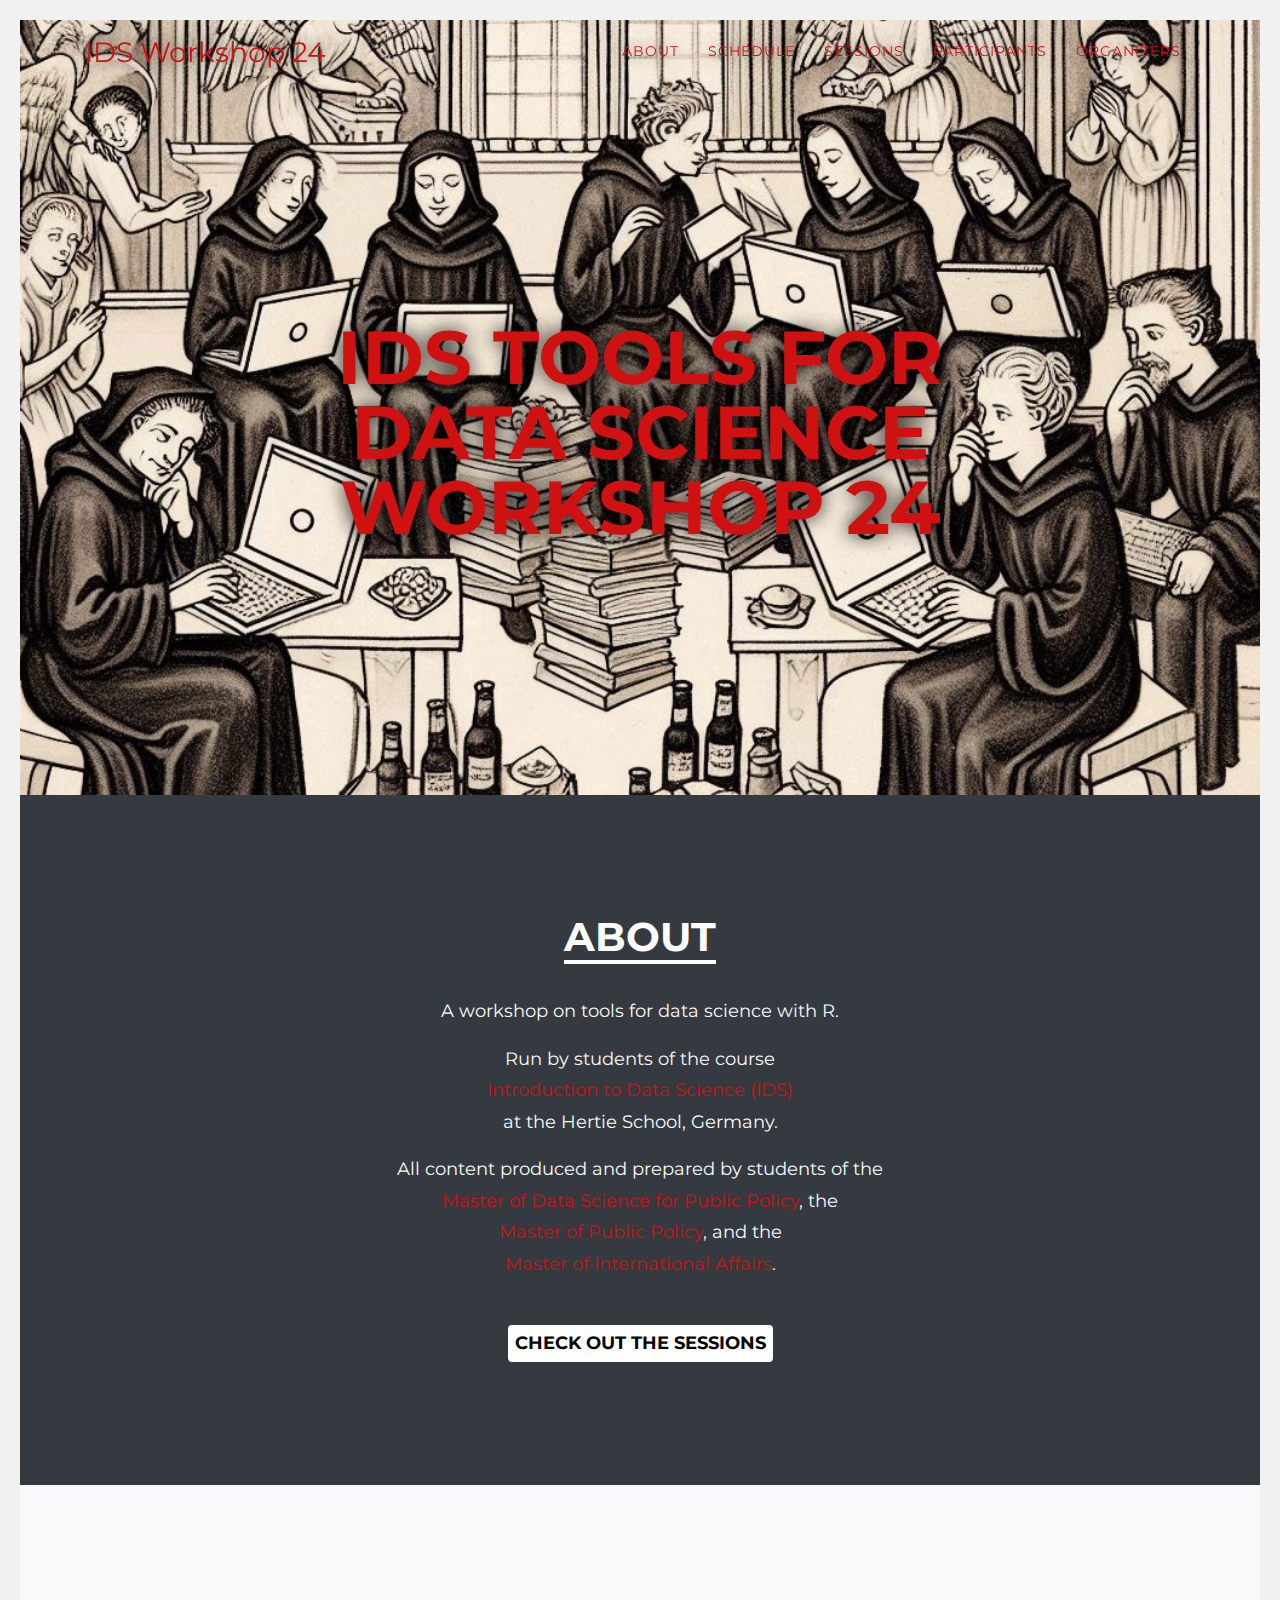
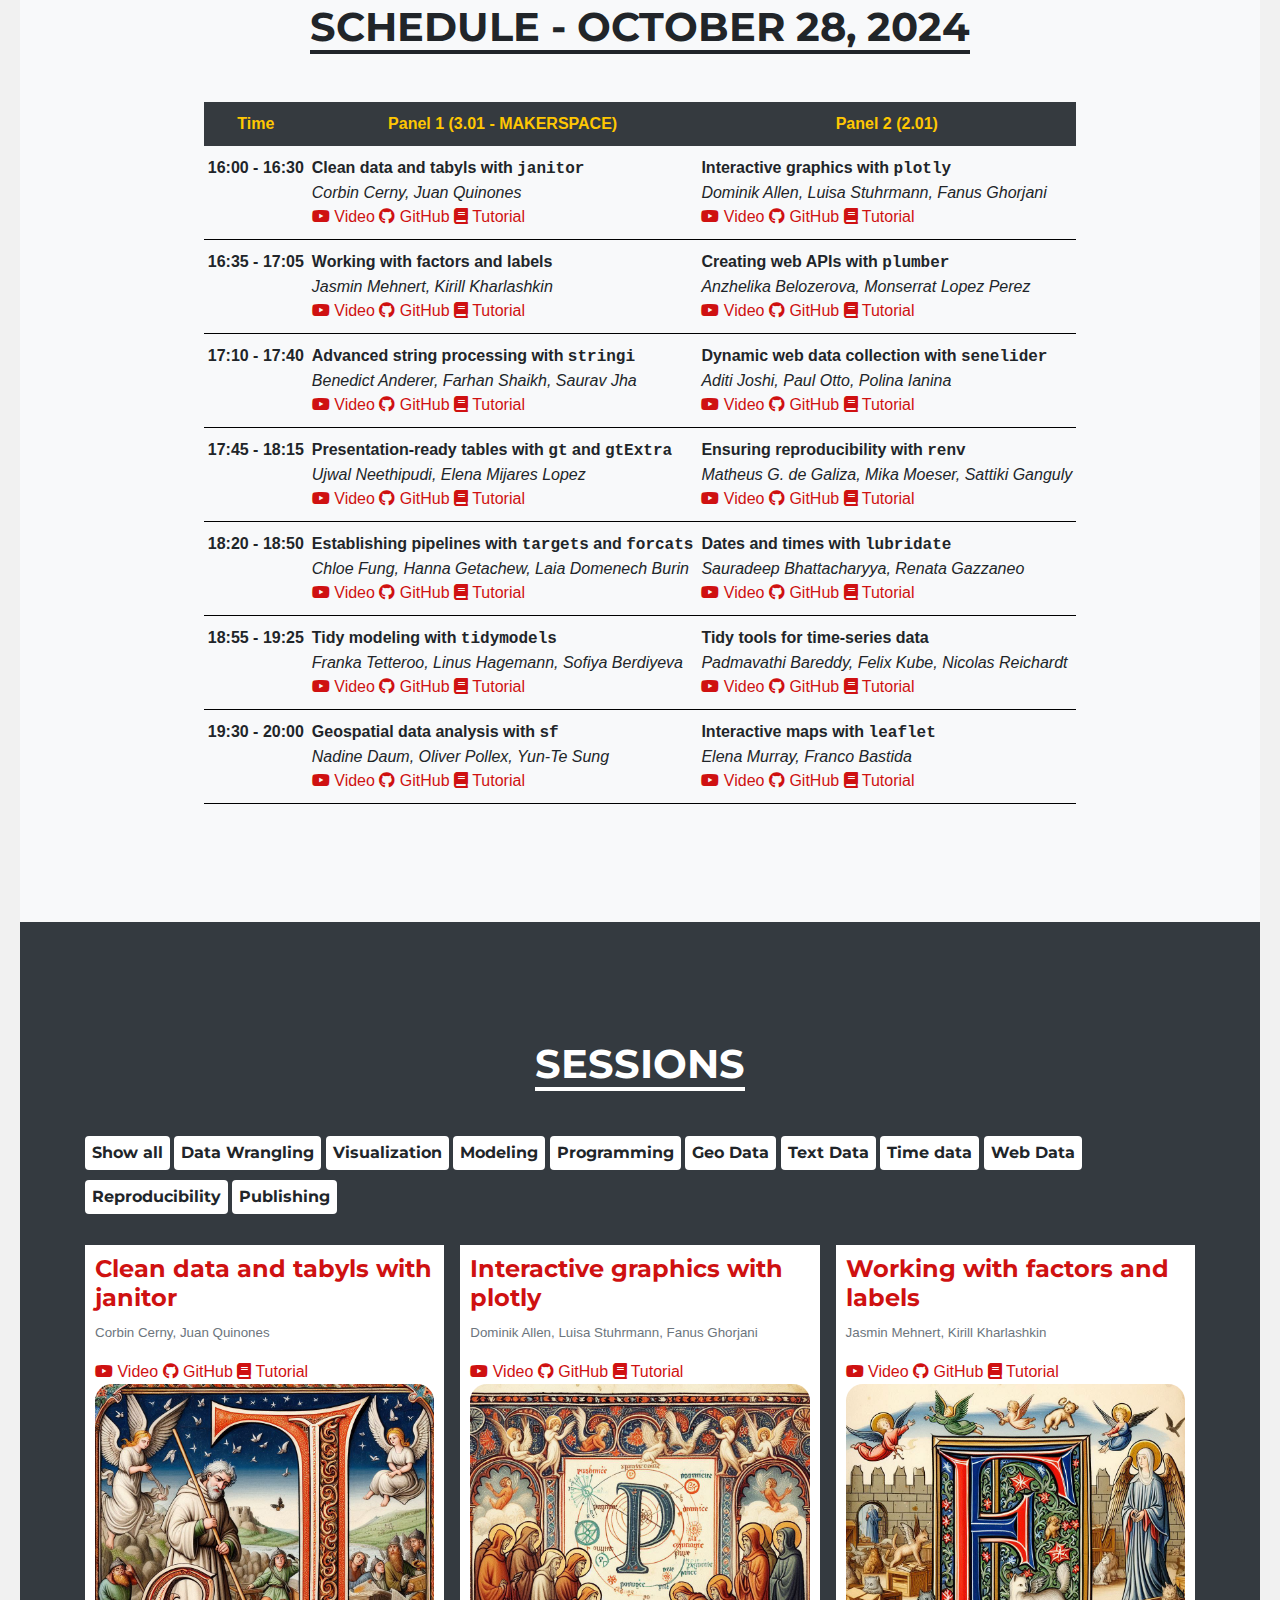
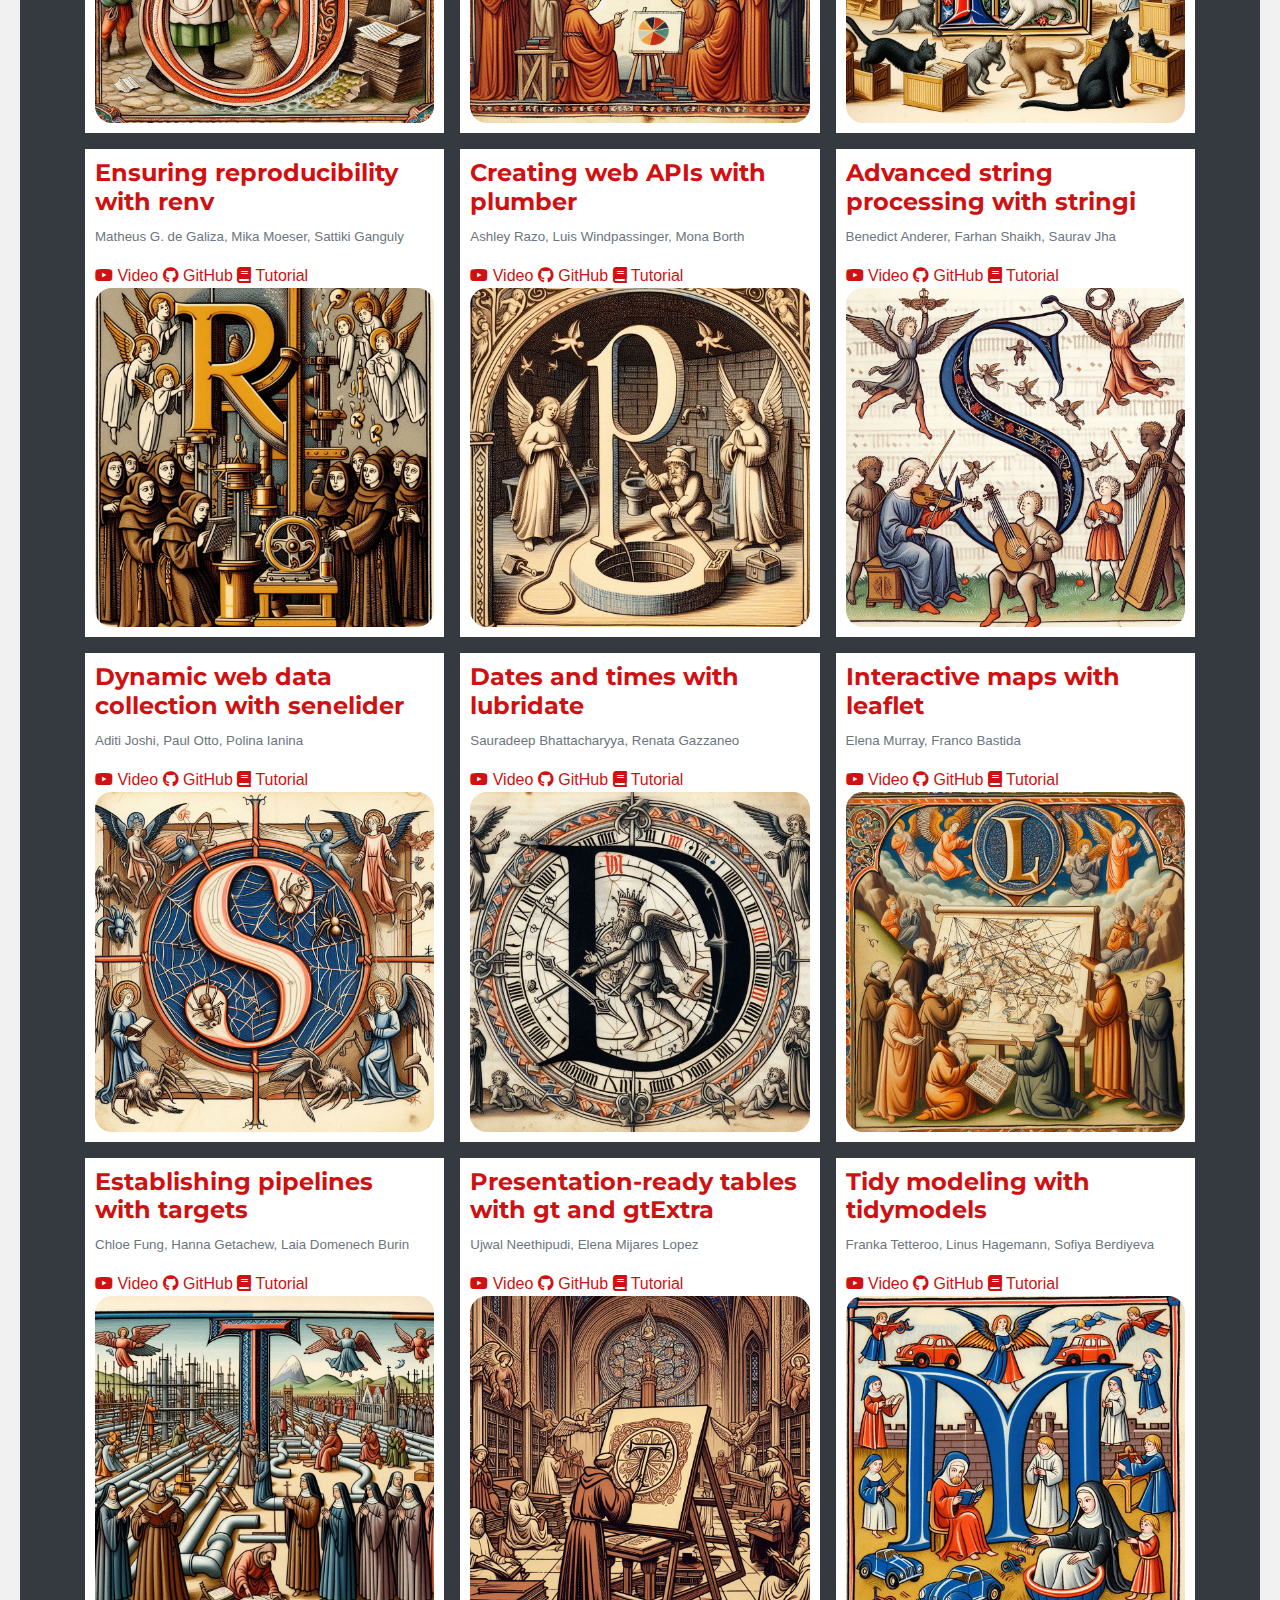
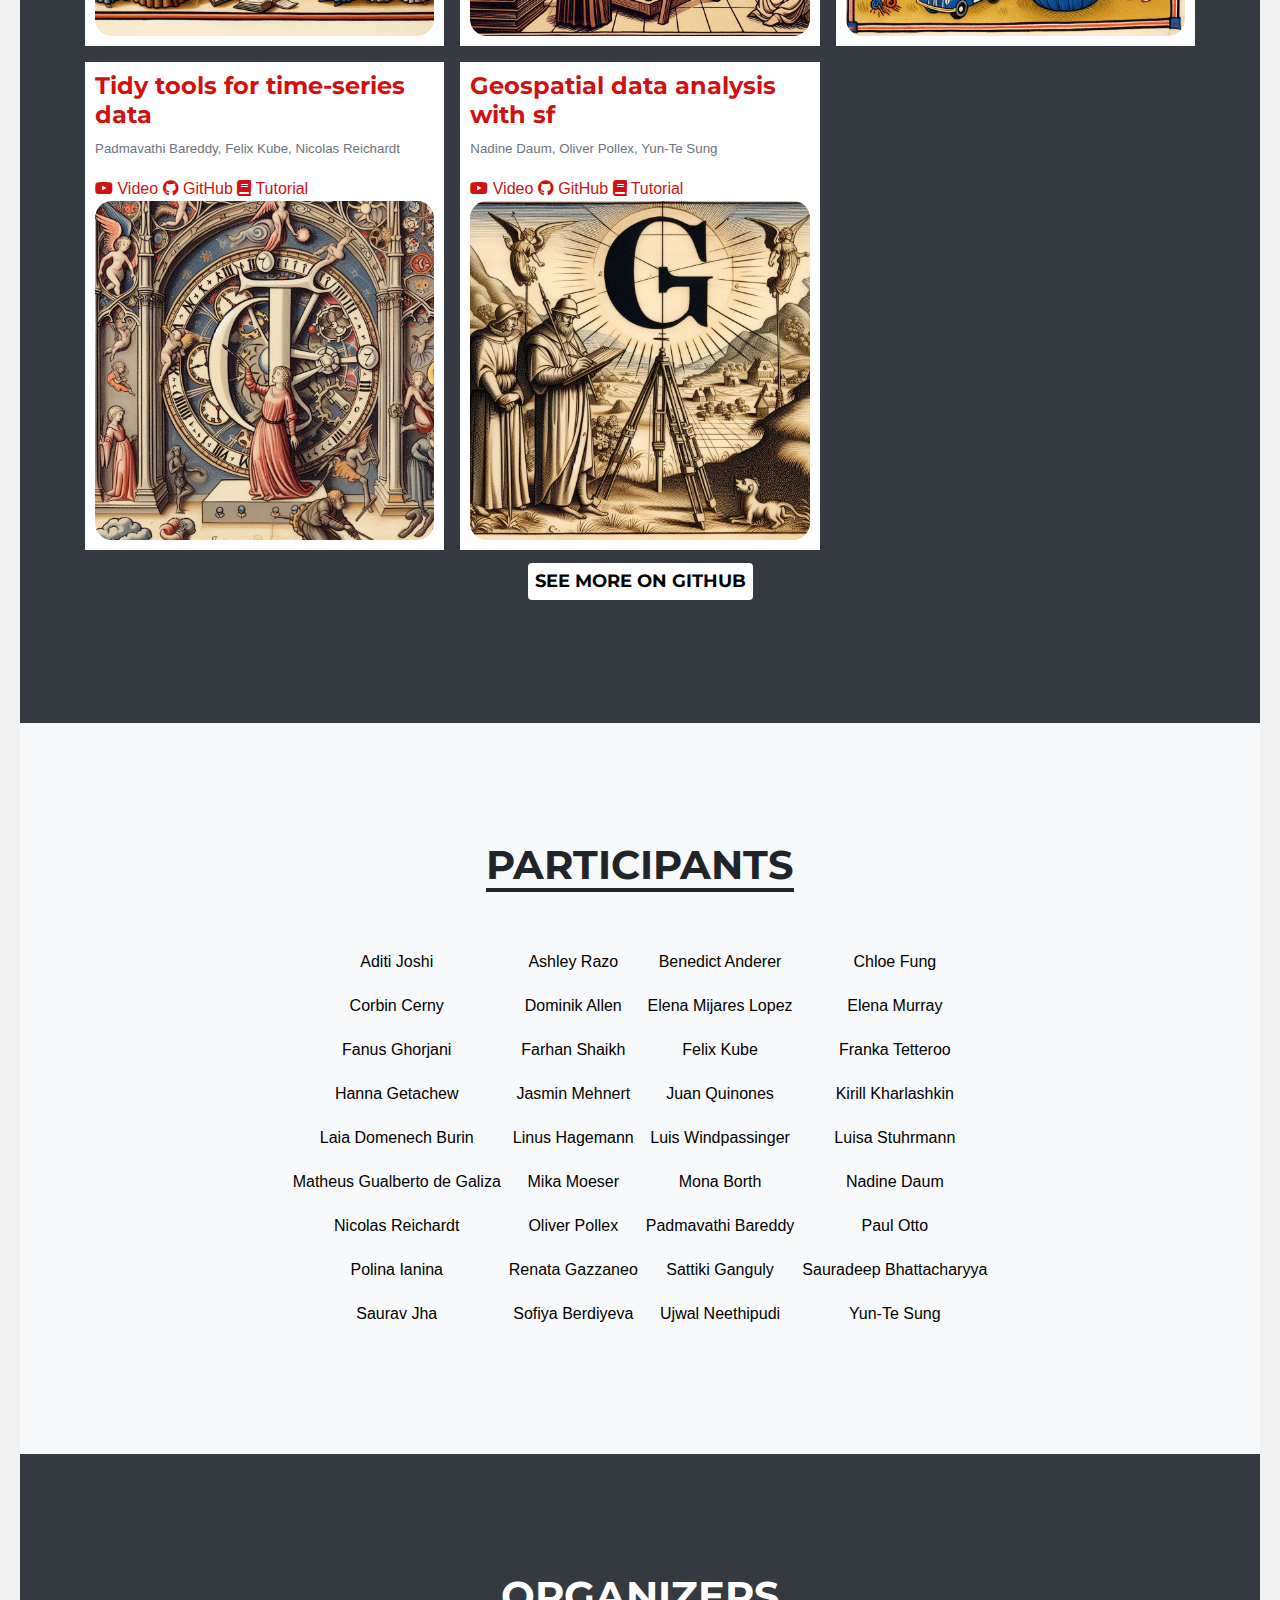
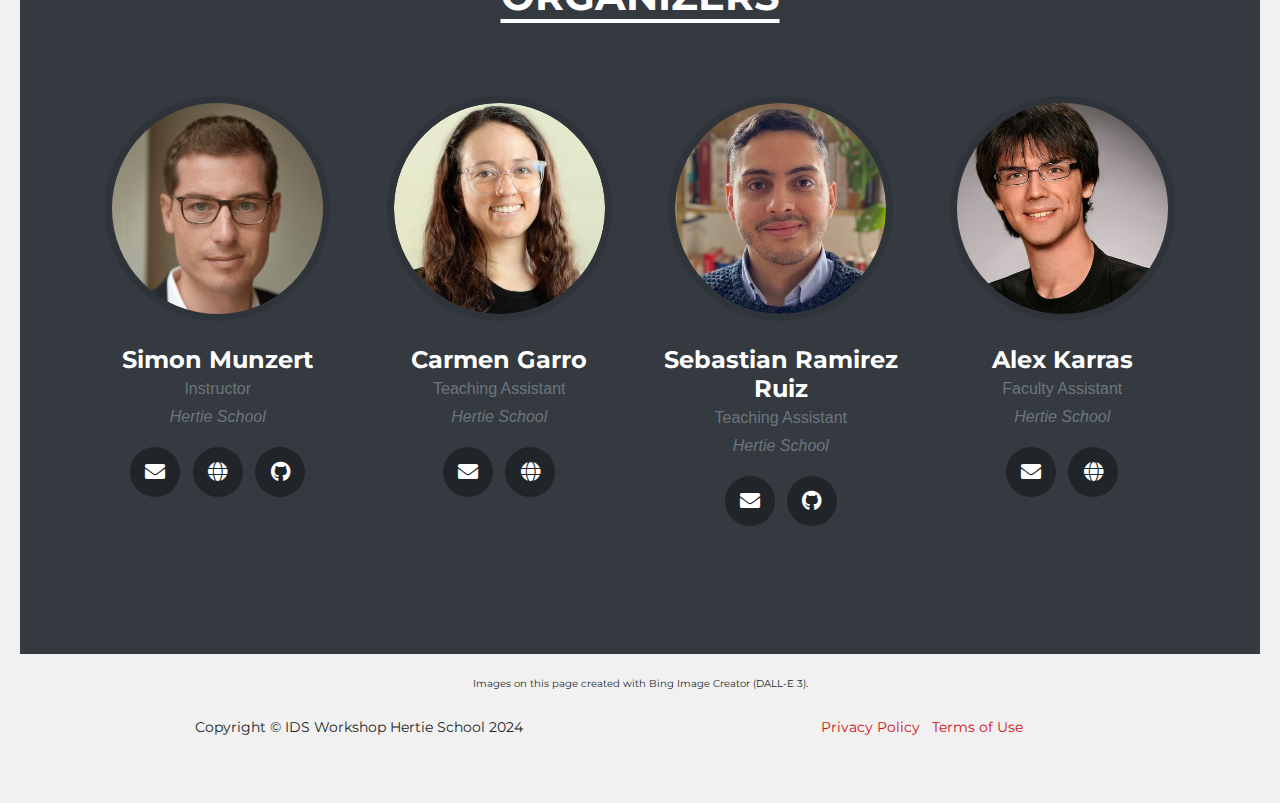
==== commit 66243cd0: "updated" ====
--- a/index.html
+++ b/index.html
@@ -345,7 +345,7 @@
 						</a>
                 </td>
                 <td class="tg-y0hg"><strong>Ensuring reproducibility with <span style="font-family: monospace;">renv</span></strong><br>
-                  <i>Matheus Gualberto de Galiza, Mika Moeser, Sattiki Ganguly</i><br>
+                  <i>Matheus G. de Galiza, Mika Moeser, Sattiki Ganguly</i><br>
                 <a href="https://www.dropbox.com/scl/fi/vlpm3dny7vhwhbv0v2t74/11-ensuring-reproducibility-with-renv-galiza-moeser-ganguly.mp4?rlkey=ejvjsl5ity40eokp1smkuby7e&st=kr6oc0in&dl=0" target="_blank">
                     <i class="fab fa-youtube"></i> Video
                   </a>
@@ -552,7 +552,7 @@
               <div class="portfolio-hover-content">
                   <h4>Ensuring reproducibility with renv
                   </h4>
-                  <p style="font-size:smaller;" class="text-muted">Matheus Gualberto de Galiza, Mika Moeser, Sattiki Ganguly</p>
+                  <p style="font-size:smaller;" class="text-muted">Matheus G. de Galiza, Mika Moeser, Sattiki Ganguly</p>
                   <a href="https://www.dropbox.com/scl/fi/vlpm3dny7vhwhbv0v2t74/11-ensuring-reproducibility-with-renv-galiza-moeser-ganguly.mp4?rlkey=ejvjsl5ity40eokp1smkuby7e&st=kr6oc0in&dl=0" target="_blank">
                   <i class="fab fa-youtube"></i> Video
                 </a>
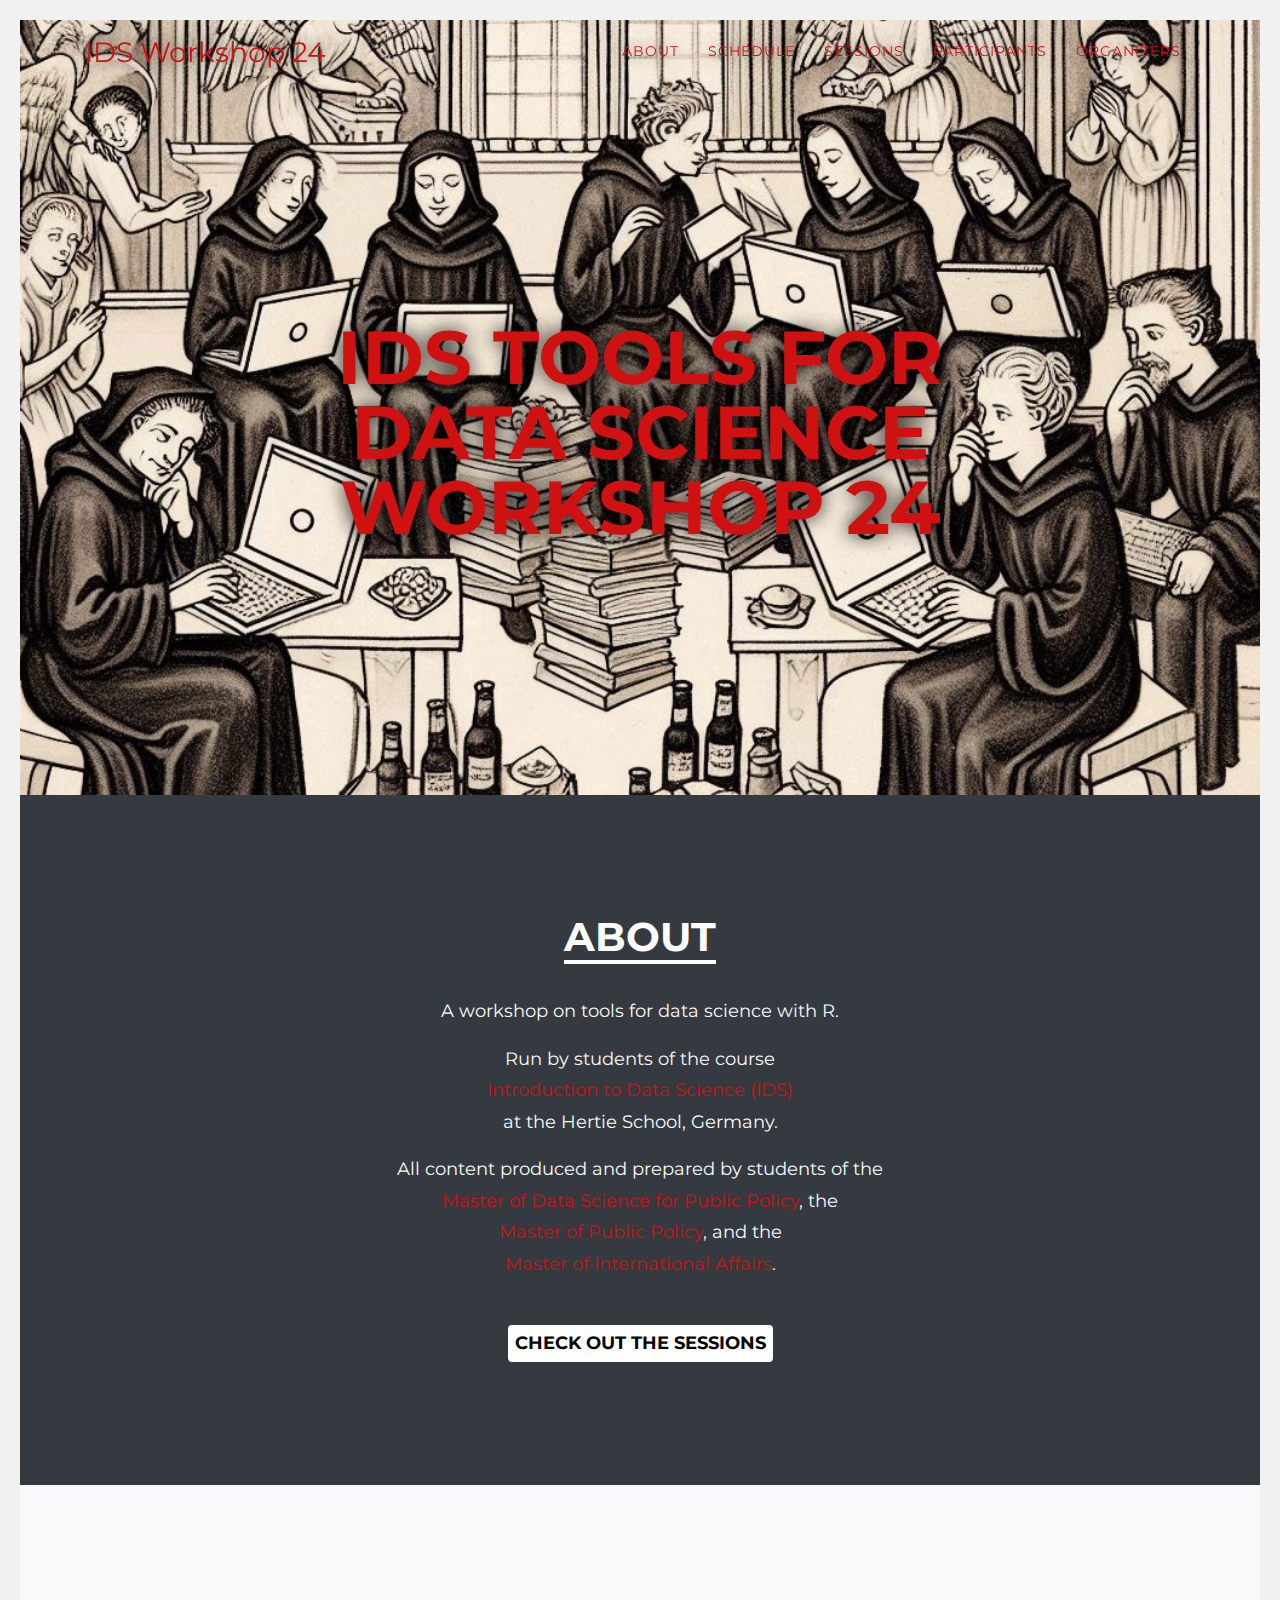
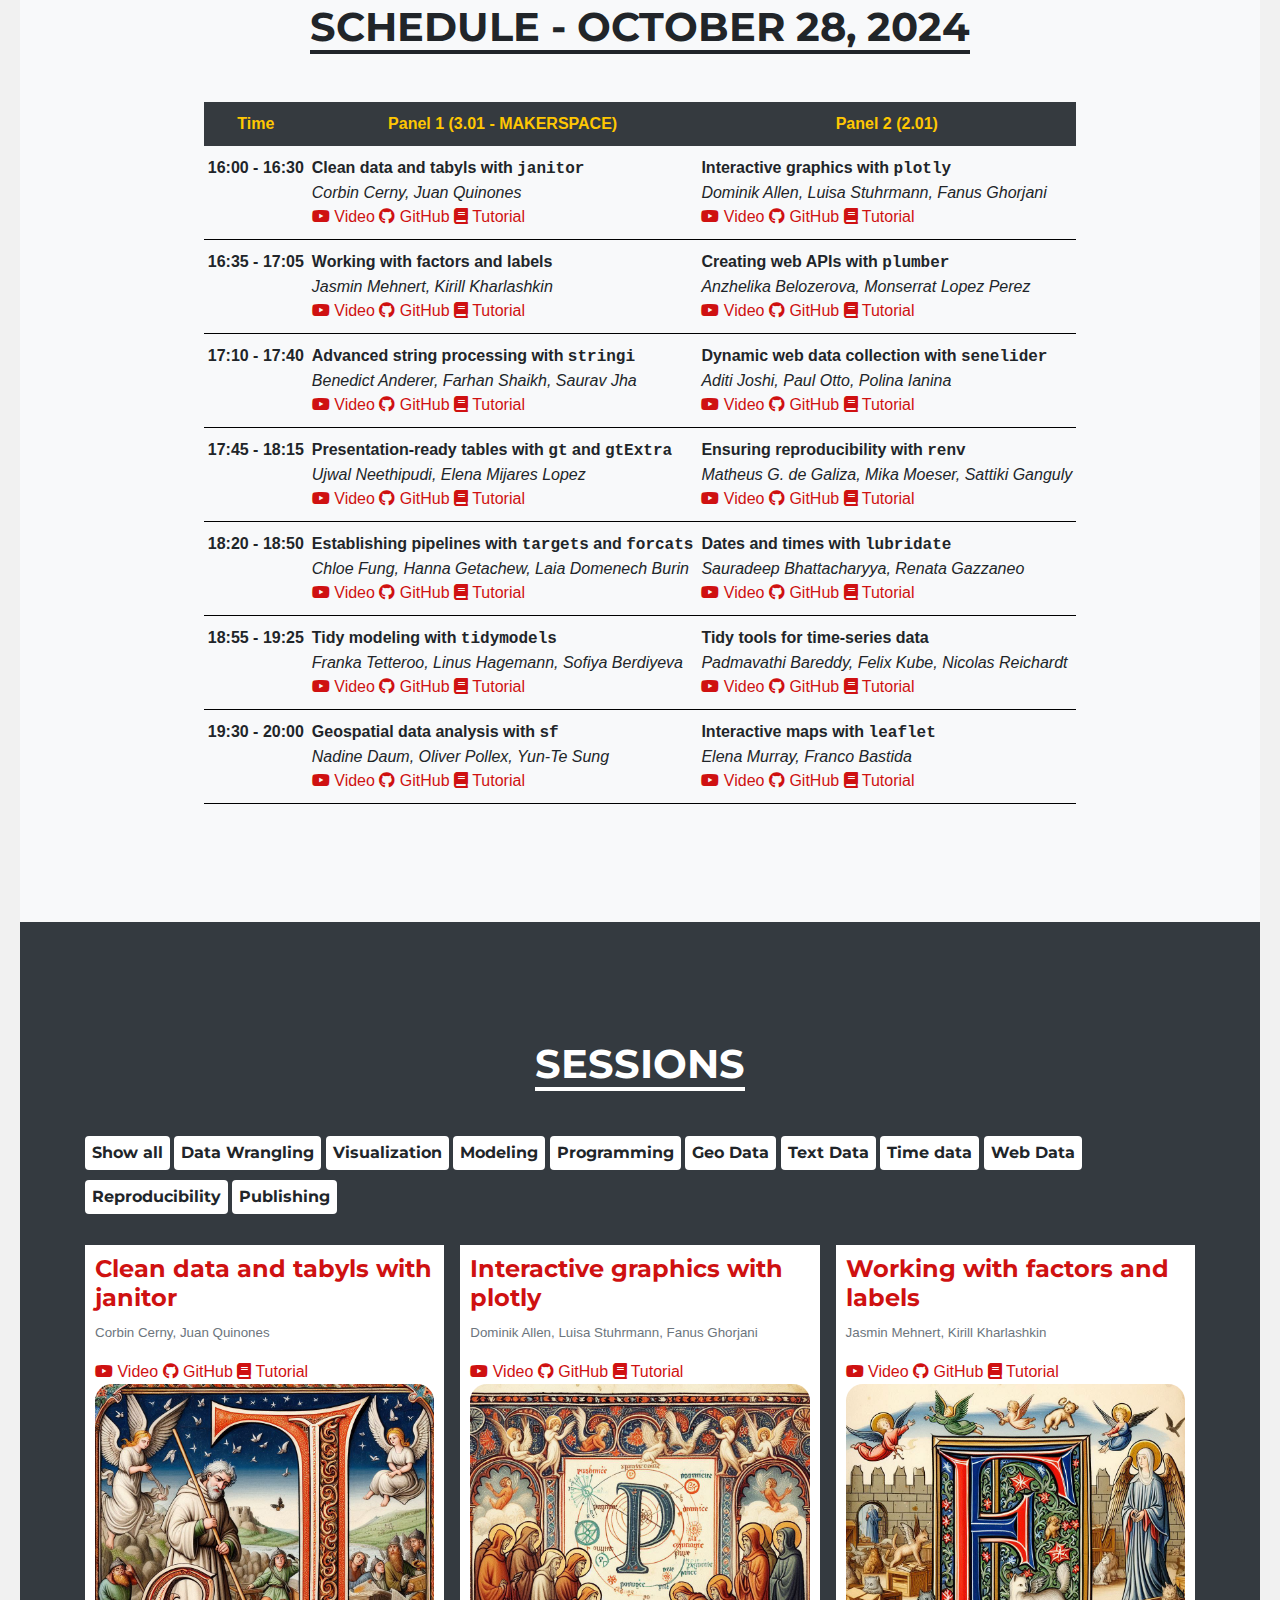
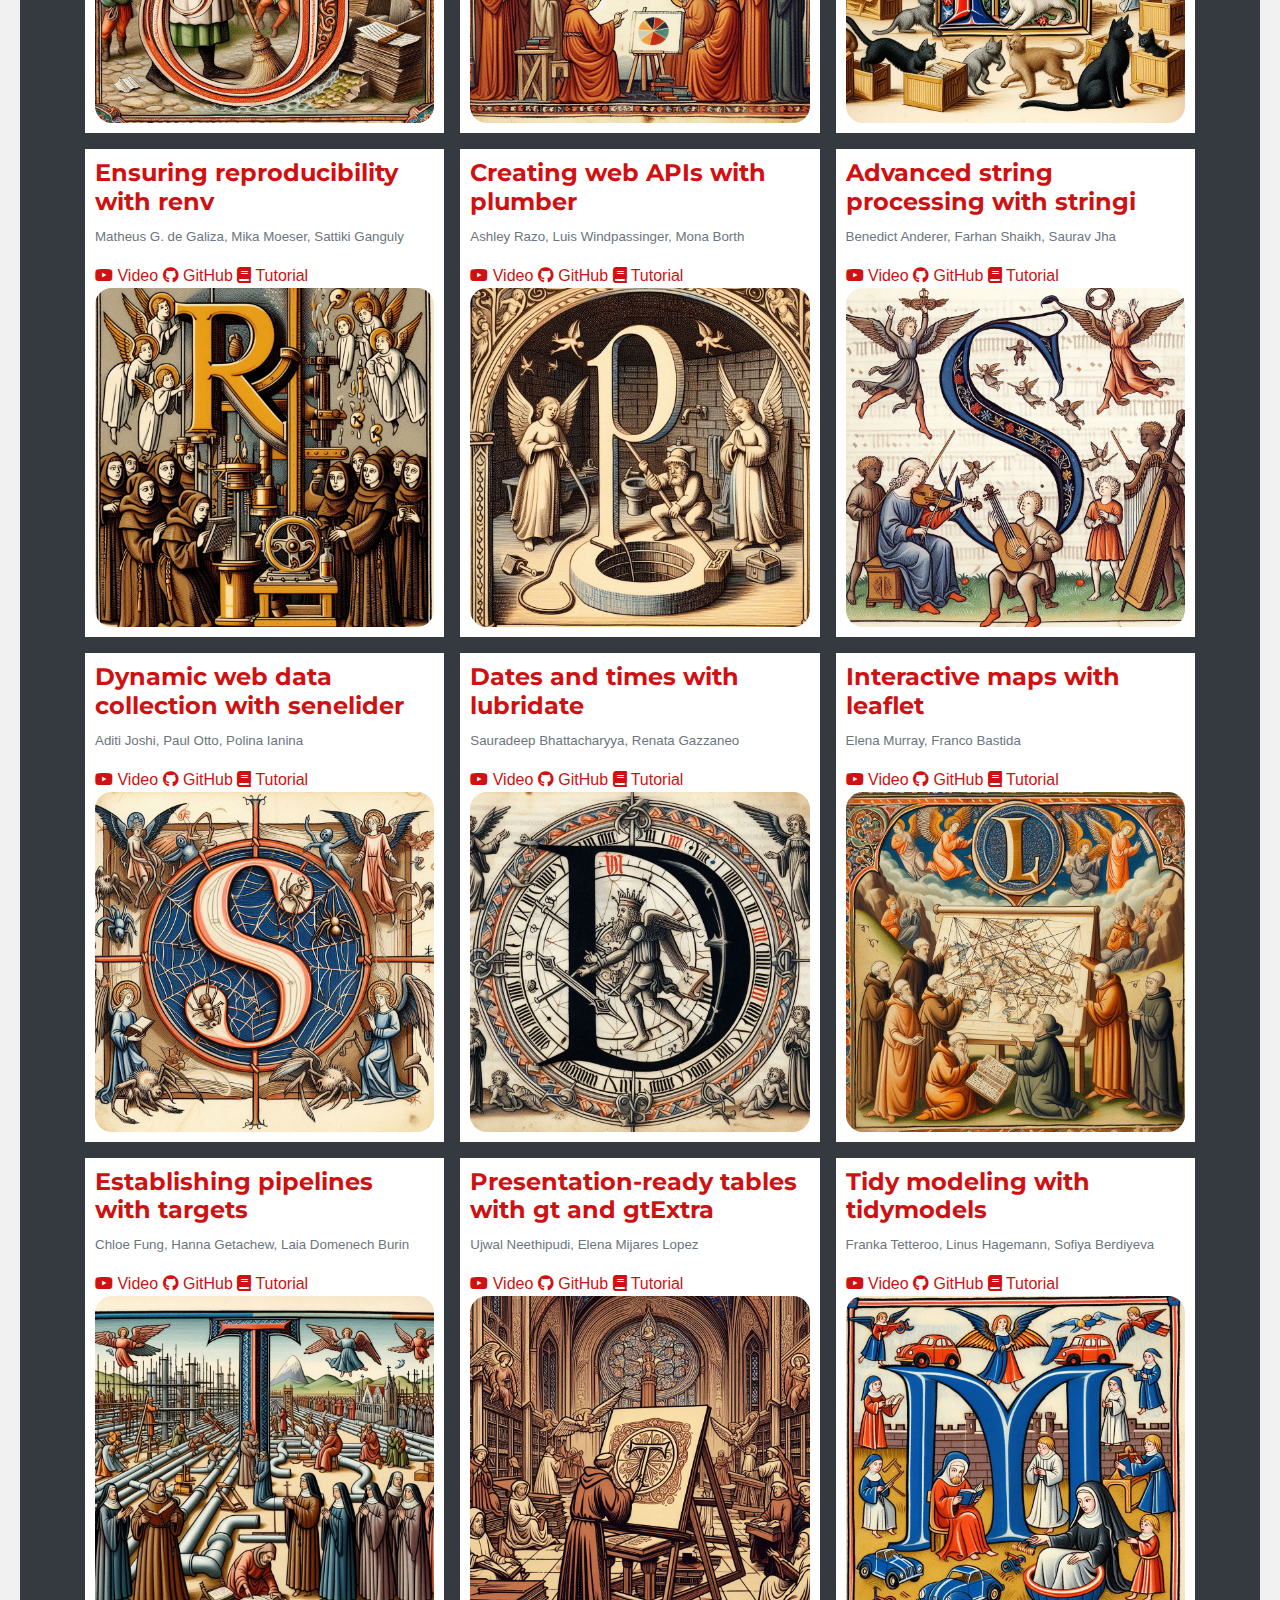
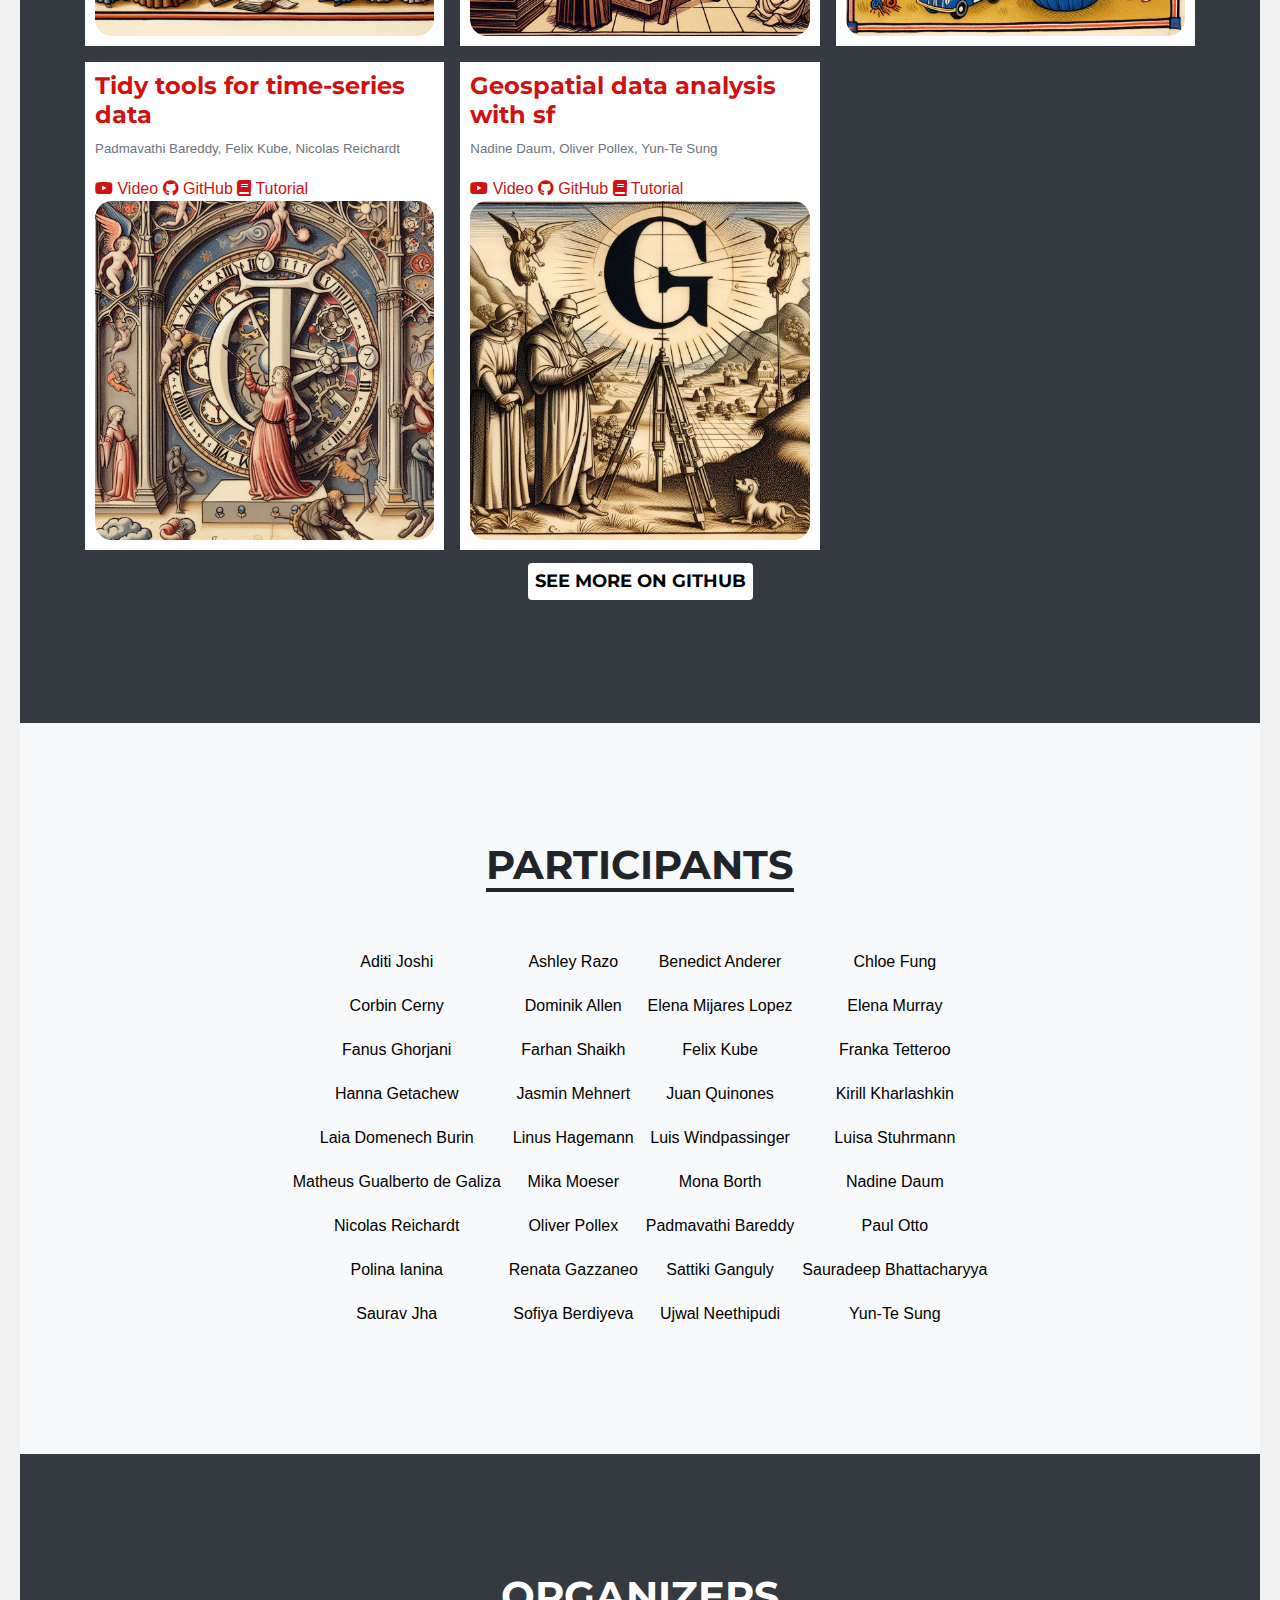
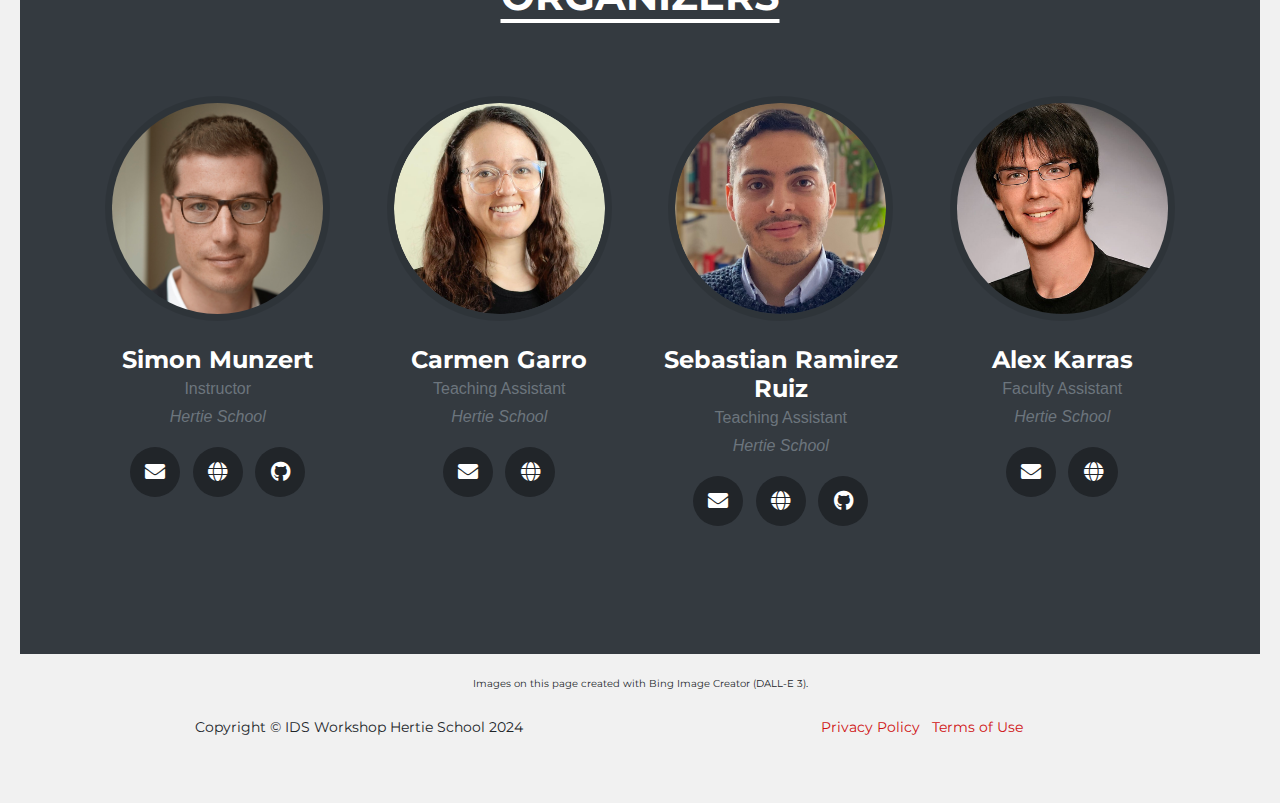
==== commit ab88c2c1: "updated link" ====
--- a/index.html
+++ b/index.html
@@ -322,7 +322,7 @@
                   <a href="https://www.dropbox.com/scl/fi/i4uvdgakovs7lerb87auz/03-selenider-otto.mp4?rlkey=0o4h7p1qe4njsrcr1sqrcdqni&st=ae267s0e&dl=0" target="_blank">
                     <i class="fab fa-youtube"></i> Video
                   </a>
-                  <a href="https://github.com/intro-to-data-science-24-workshop/03-otto?tab=readme-ov-file" target="_blank">
+                  <a href="https://github.com/intro-to-data-science-24-workshop/03-otto" target="_blank">
                     <i class="fab fa-github"></i> GitHub
                   </a>
 					<a href="https://html-preview.github.io/?url=https://github.com/intro-to-data-science-24-workshop/03-otto/blob/main/newnotebook/_manuscript/index.html" target="_blank">
@@ -373,7 +373,7 @@
                 </td>
                 <td class="tg-uk4f"><strong>Dates and times with <span style="font-family: monospace;">lubridate</span></strong><br>
                   <i>Sauradeep Bhattacharyya, Renata Gazzaneo</i><br>
-                <a href="" target="_blank">
+                <a href="https://www.dropbox.com/s/c9p54ilt0rl53ou/03-Dates-and-times-with-lubridate-Bhattacharyya-Gazzaneo.mp4?dl=0" target="_blank">
                     <i class="fab fa-youtube"></i> Video
                   </a>
                   <a href="https://github.com/intro-to-data-science-24-workshop/03-Dates-and-times-with-lubridate-Bhattacharyya-Gazzaneo" target="_blank">
@@ -633,7 +633,7 @@
                    <a href="https://www.dropbox.com/scl/fi/i4uvdgakovs7lerb87auz/03-selenider-otto.mp4?rlkey=0o4h7p1qe4njsrcr1sqrcdqni&st=ae267s0e&dl=0" target="_blank">
                   <i class="fab fa-youtube"></i> Video
                 </a>
-                <a href="https://github.com/intro-to-data-science-24-workshop/03-otto?tab=readme-ov-file" target="_blank">
+                <a href="https://github.com/intro-to-data-science-24-workshop/03-otto" target="_blank">
                   <i class="fab fa-github"></i> GitHub
                 </a>
                 <a href="https://html-preview.github.io/?url=https://github.com/intro-to-data-science-24-workshop/03-otto/blob/main/newnotebook/_manuscript/index.html" target="_blank">
@@ -649,13 +649,13 @@
 
     <div class="column time data">
     <div class="content">
-          <a class="portfolio-link" href="" target="_blank">
+          <a class="portfolio-link" href="https://www.dropbox.com/s/c9p54ilt0rl53ou/03-Dates-and-times-with-lubridate-Bhattacharyya-Gazzaneo.mp4?dl=0" target="_blank">
             <div class="portfolio-hover">
               <div class="portfolio-hover-content">
                   <h4>Dates and times with lubridate
                   </h4>
                   <p style="font-size:smaller;" class="text-muted">Sauradeep Bhattacharyya, Renata Gazzaneo</p>
-                   <a href="" target="_blank">
+                   <a href="https://www.dropbox.com/s/c9p54ilt0rl53ou/03-Dates-and-times-with-lubridate-Bhattacharyya-Gazzaneo.mp4?dl=0" target="_blank">
                     <i class="fab fa-youtube"></i> Video
                   </a>
                   <a href="https://github.com/intro-to-data-science-24-workshop/03-Dates-and-times-with-lubridate-Bhattacharyya-Gazzaneo" target="_blank">
@@ -666,7 +666,7 @@
                   </a>
               </div>
             </div>
-            <a class="portfolio-link" href="" target="_blank">
+            <a class="portfolio-link" href="https://www.dropbox.com/s/c9p54ilt0rl53ou/03-Dates-and-times-with-lubridate-Bhattacharyya-Gazzaneo.mp4?dl=0" target="_blank">
               <img class="img-fluid img-portfolio" src="img/sessions/lubridate.jpeg" alt="">
           </a>
         </div>
@@ -940,7 +940,7 @@
                 </a>
               </li>
               <li class="list-inline-item">
-                <a href="https://simonmunzert.github.io/">
+                <a href="https://simonmunzert.com/">
                   <i class="fa fa-globe"></i>
                 </a>
               </li>
@@ -989,15 +989,15 @@
             </p>
             <ul class="list-inline social-buttons">
               <li class="list-inline-item">
-                <a href="mailto:s.kerr[at]hertie-school.org">
+                <a href="mailto:ramirez-ruiz[at]hertie-school.org">
                   <i class="fa fa-envelope"></i>
                 </a>
               </li>
-              <!--<li class="list-inline-item">
-                <a href="https://www.hertie-school.org/en/who-we-are/profile/person/ramirez-ruiz">
+              <li class="list-inline-item">
+                <a href="https://seramirezruiz.github.io/">
                   <i class="fa fa-globe"></i>
                 </a>
-              </li>-->
+              </li>
               <li class="list-inline-item">
                 <a href="https://github.com/seramirezruiz">
                   <i class="fab fa-github"></i>
@@ -1016,7 +1016,7 @@
             </p>
             <ul class="list-inline social-buttons">
               <li class="list-inline-item">
-                <a href="mailto:	karras[at]hertie-school.org">
+                <a href="mailto:karras[at]hertie-school.org">
                   <i class="fa fa-envelope"></i>
                 </a>
               </li>
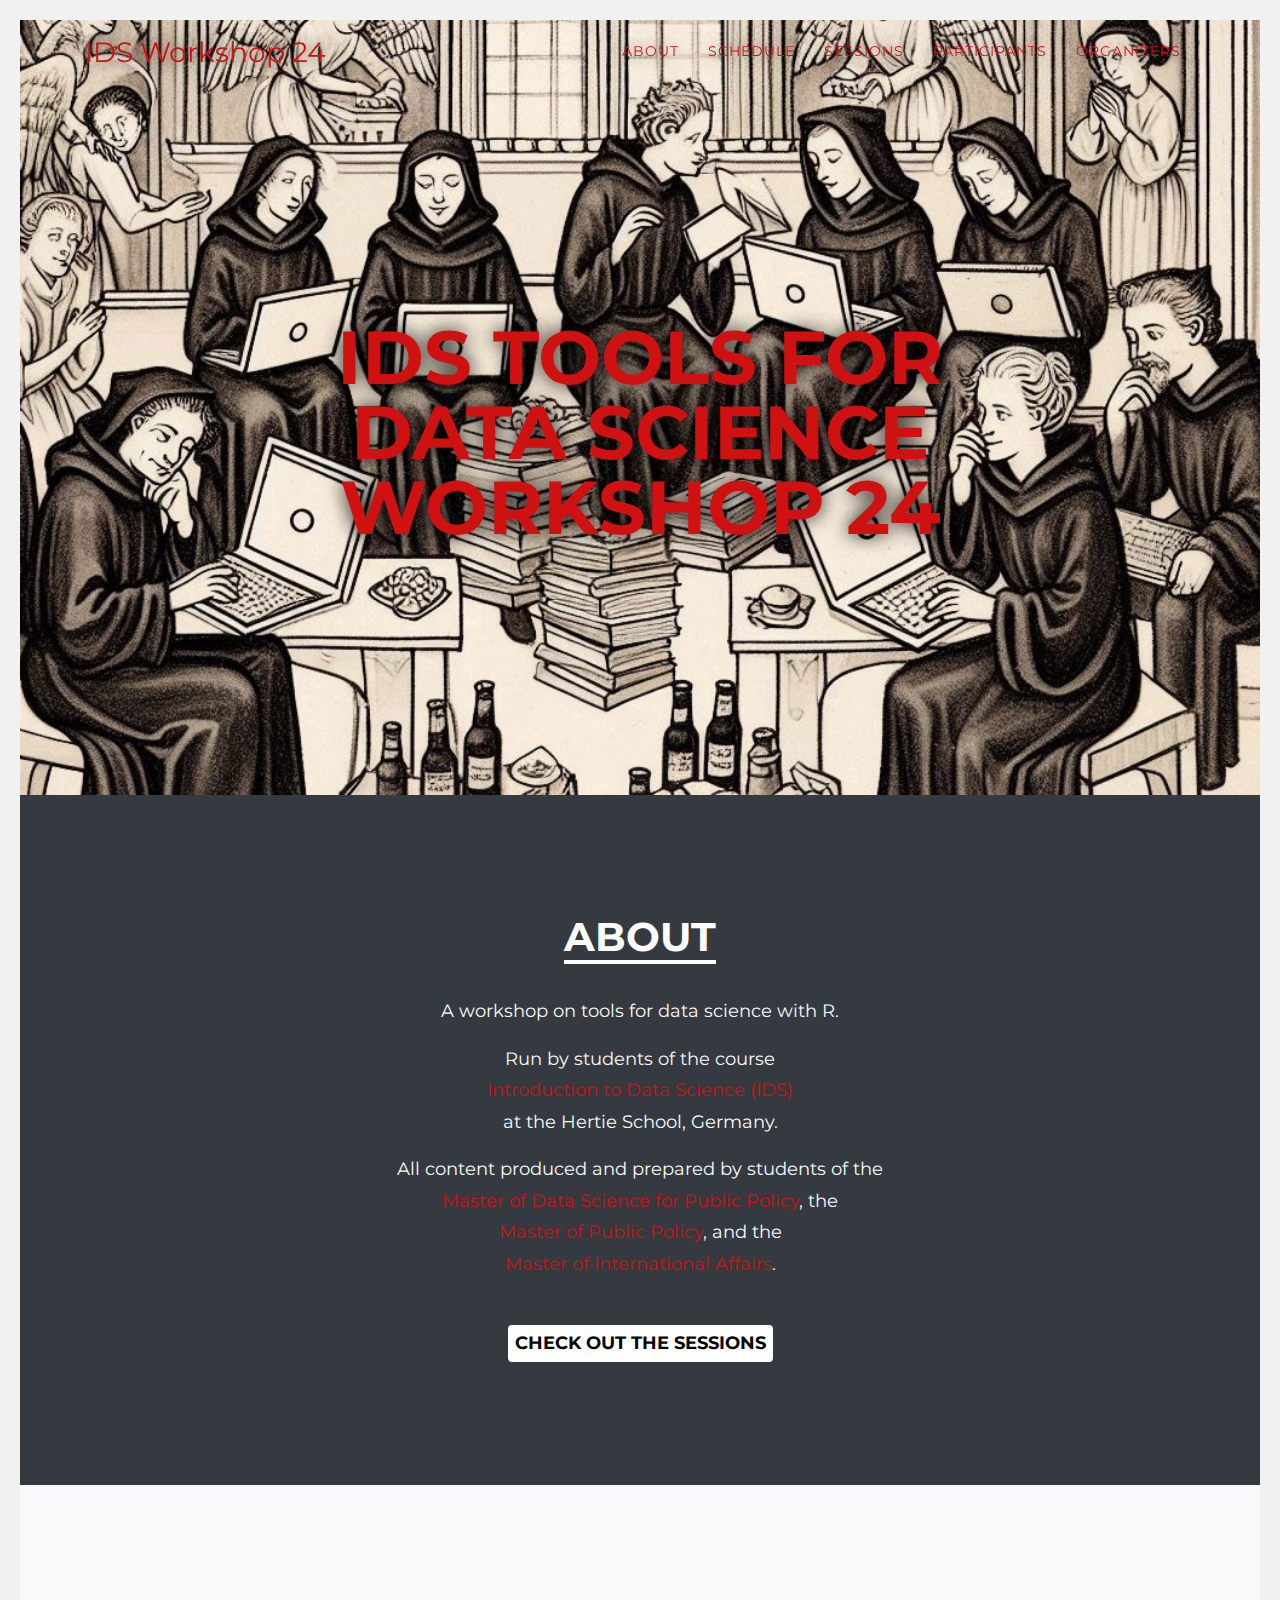
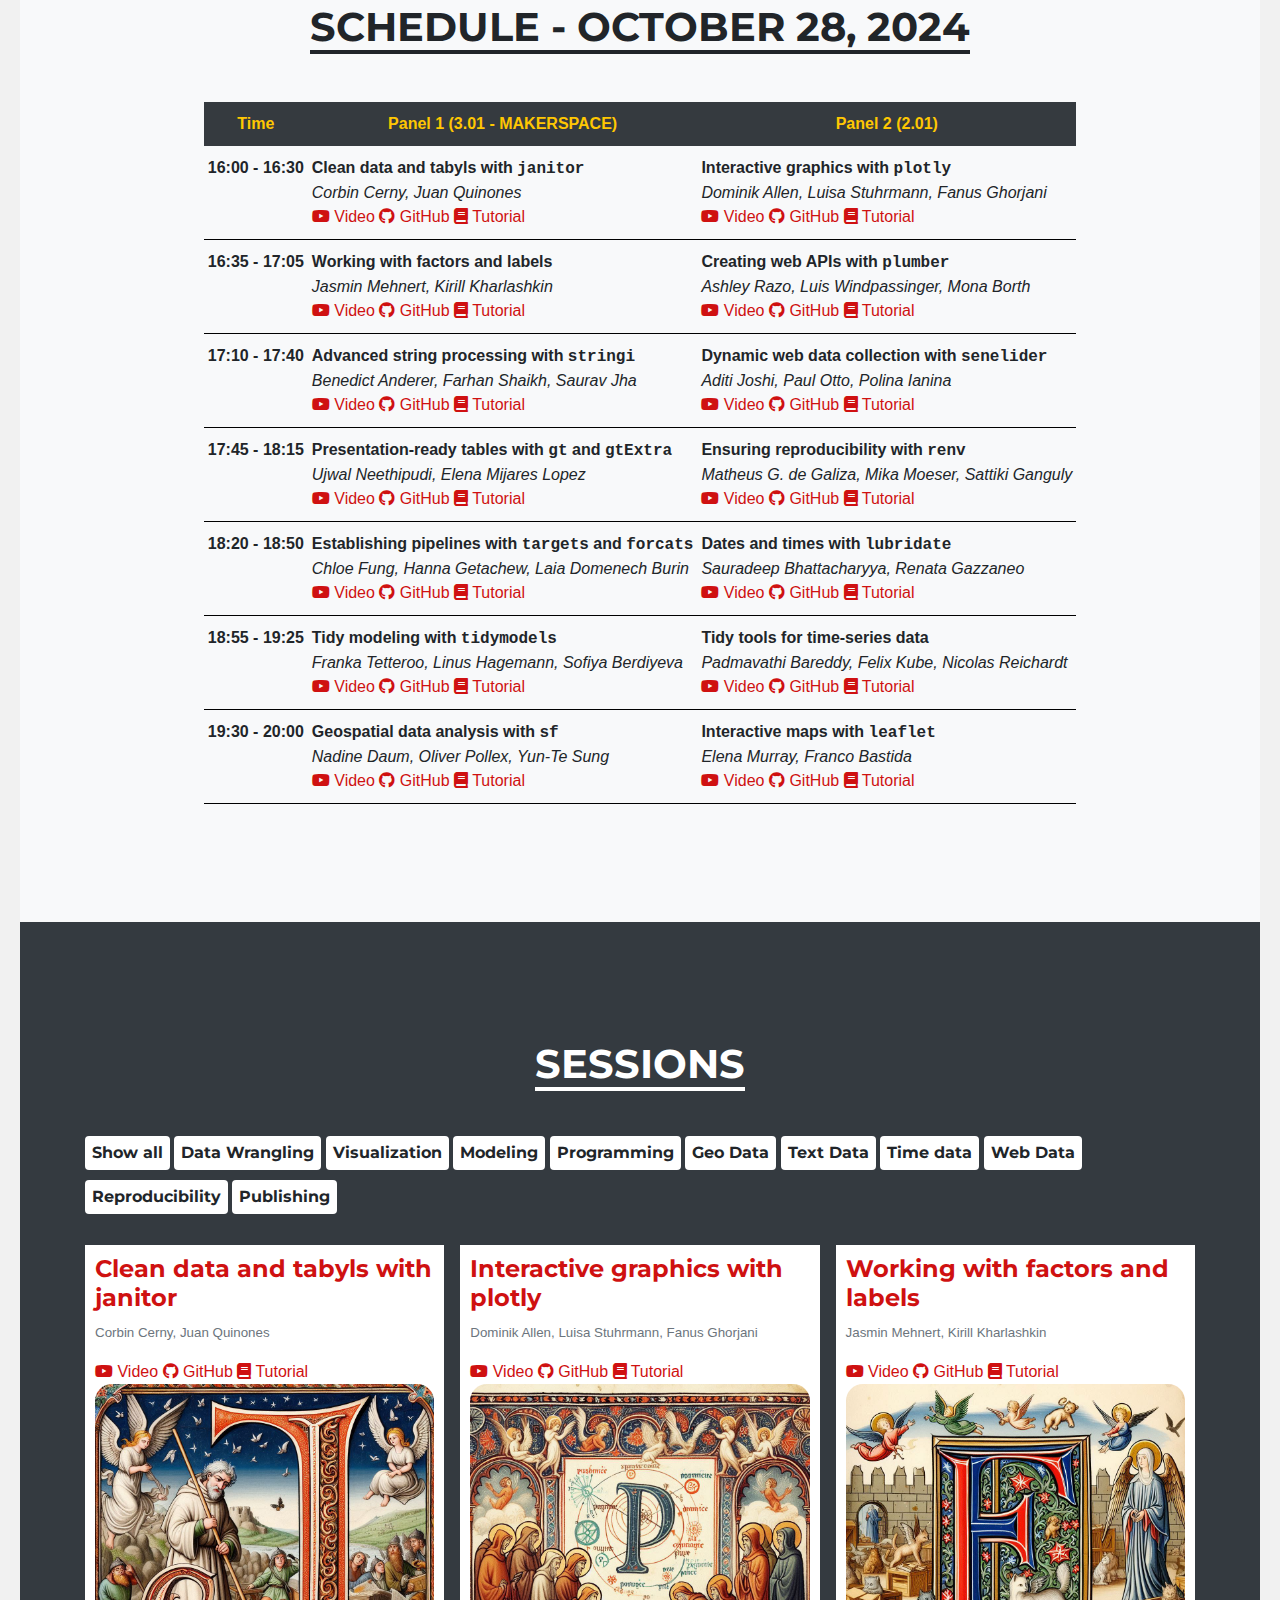
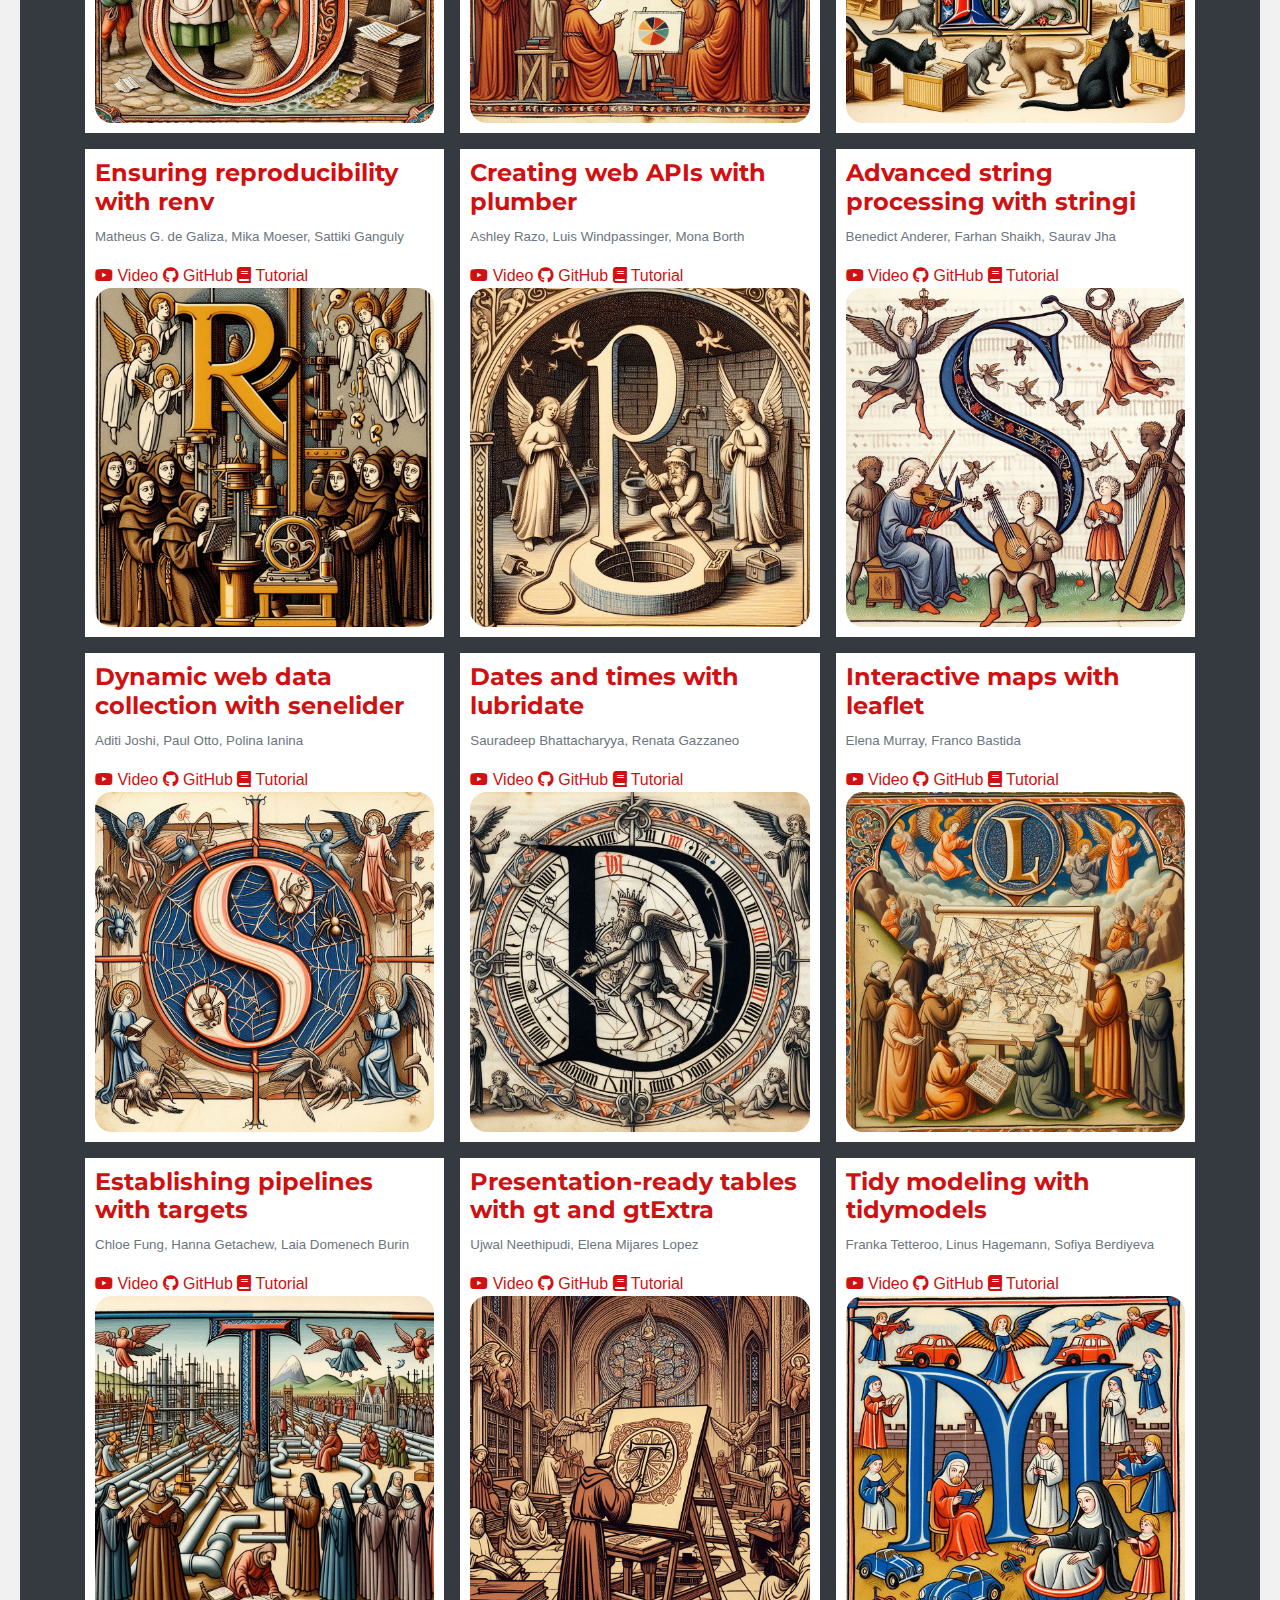
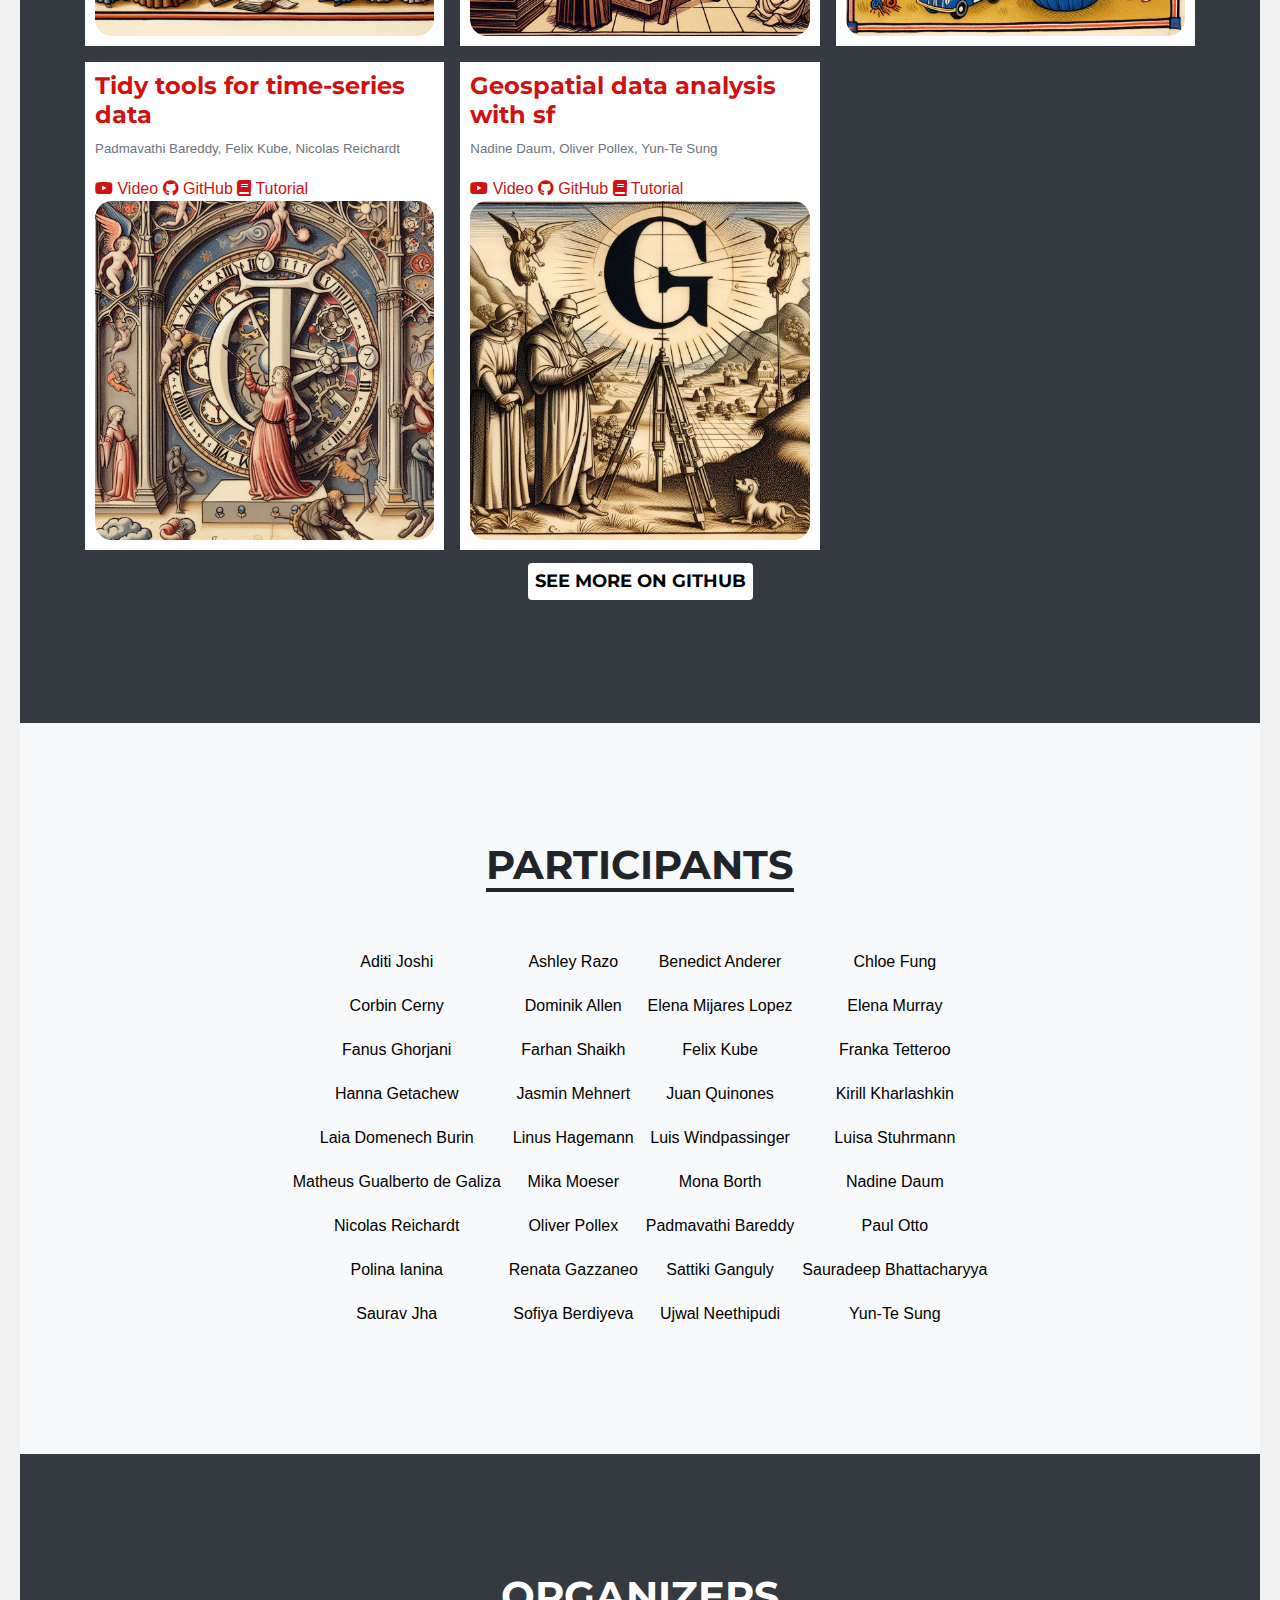
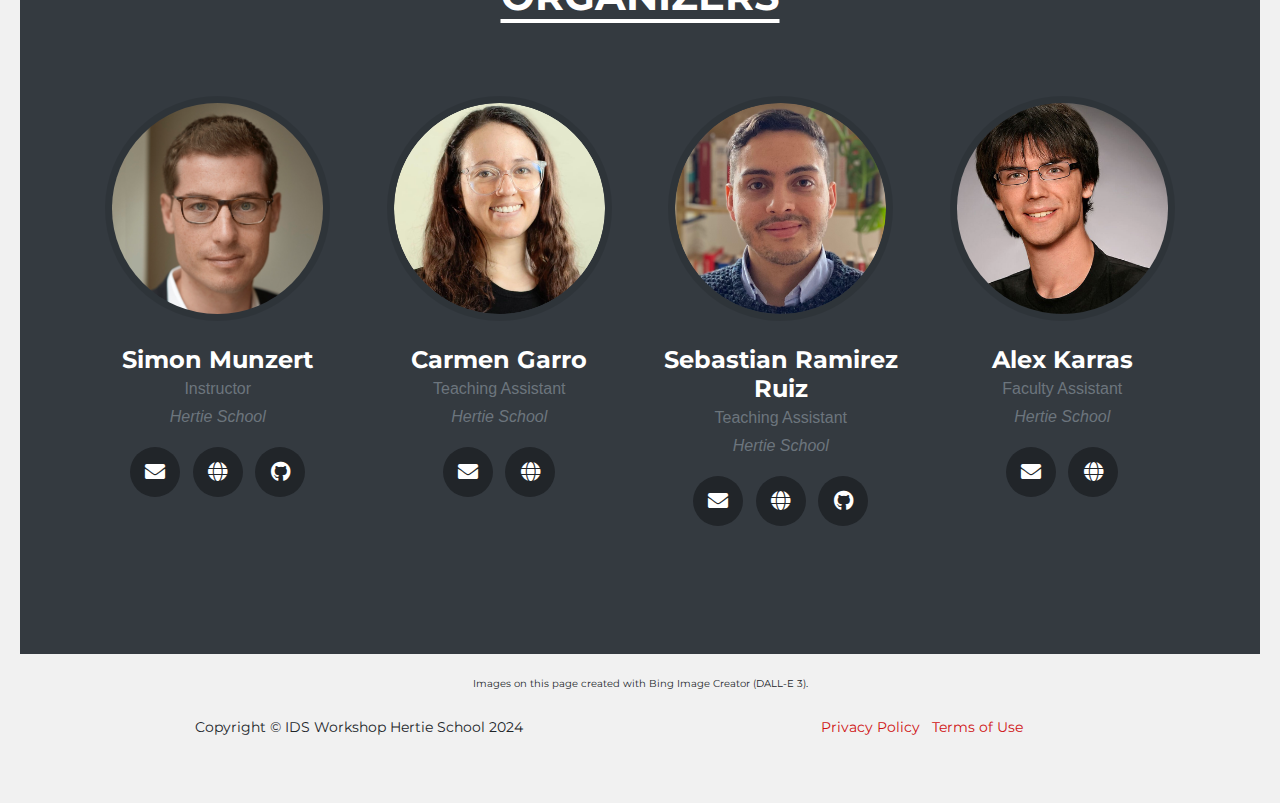
==== commit ccb82c1d: "fixed typo" ====
--- a/index.html
+++ b/index.html
@@ -291,7 +291,7 @@
 						</a>
                 </td>
                 <td class="tg-y0hg"><strong>Creating web APIs with <span style="font-family: monospace;">plumber</span></strong><br>
-                  <i>Anzhelika Belozerova, Monserrat Lopez Perez</i><br>
+                  <i>Ashley Razo, Luis Windpassinger, Mona Borth</i><br>
                   <a href="https://www.dropbox.com/scl/fi/fknil21veypc5q4cjbdq1/03-plumber-razo-borth-windpassinger.mp4?rlkey=ydqpb3qudmr72b7r62c0zkrlh&st=jxyl5w4l&dl=0" target="_blank">
                     <i class="fab fa-youtube"></i> Video
                   </a>
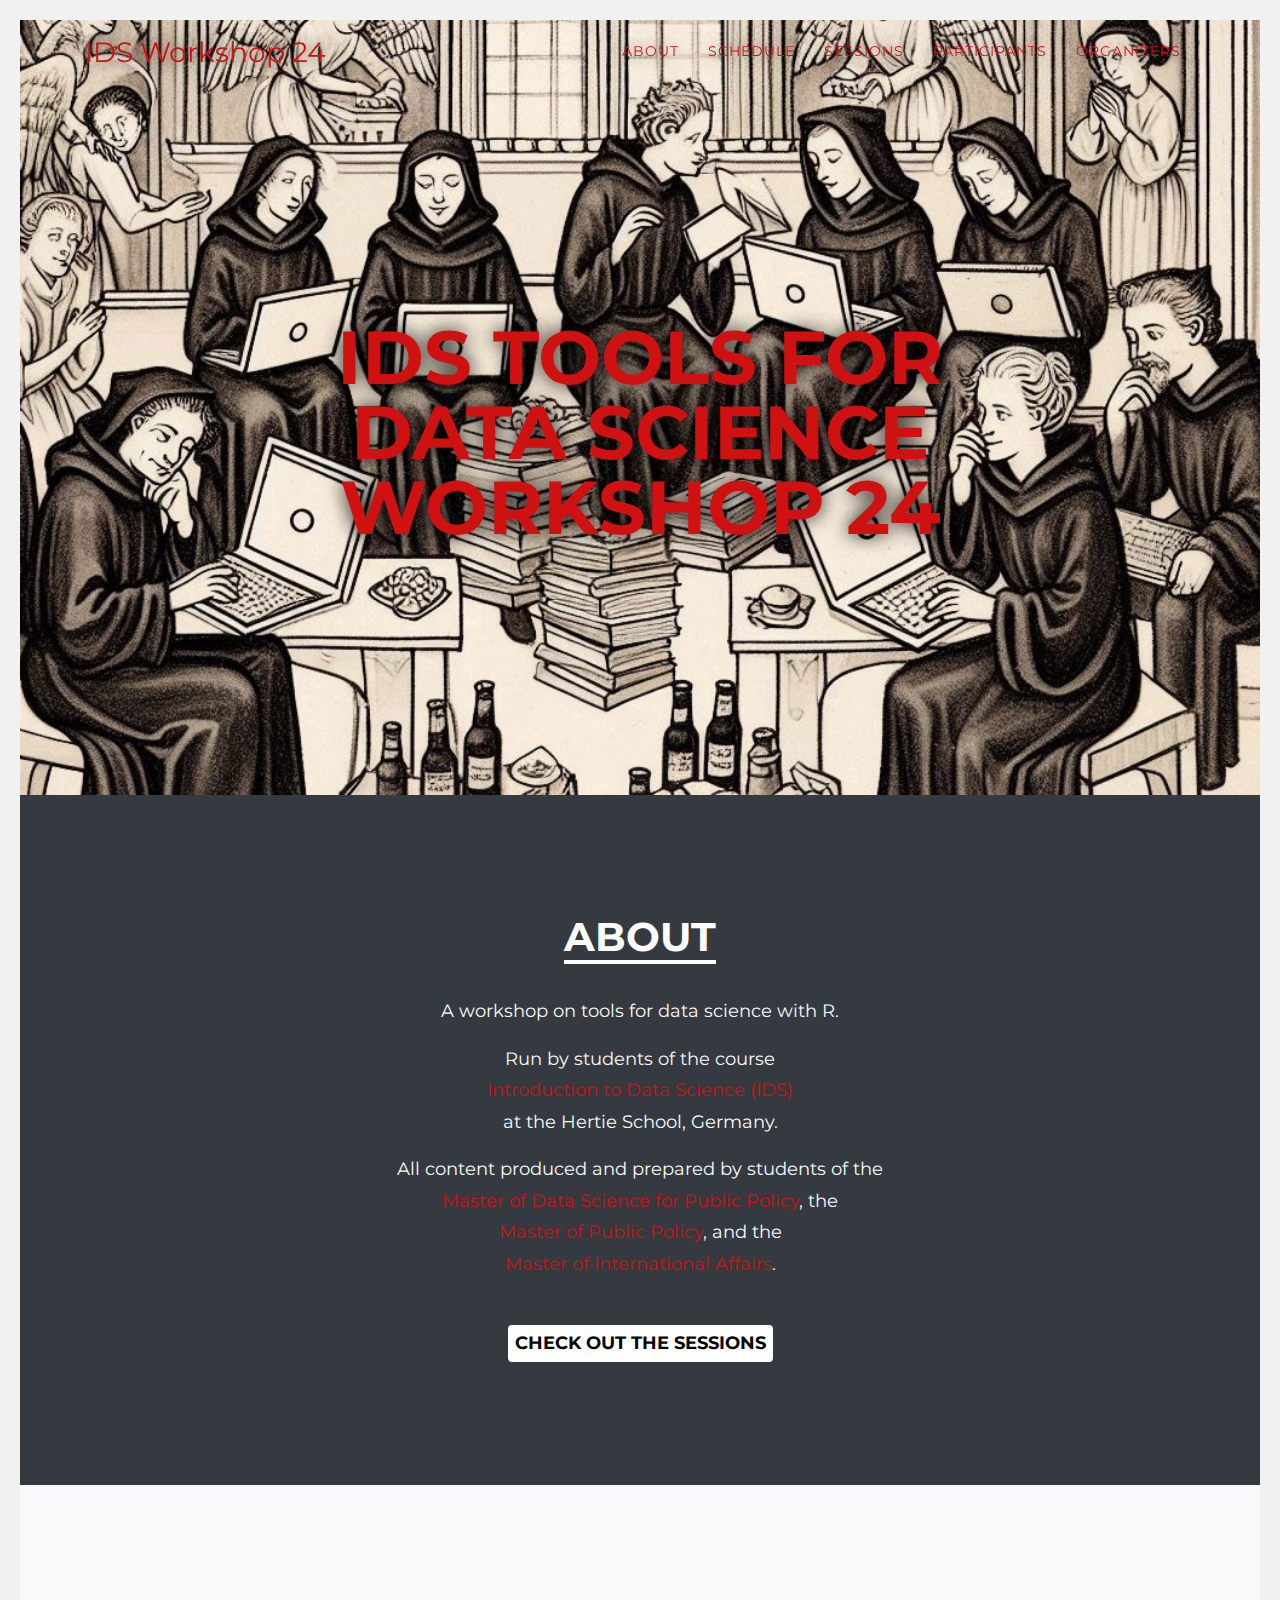
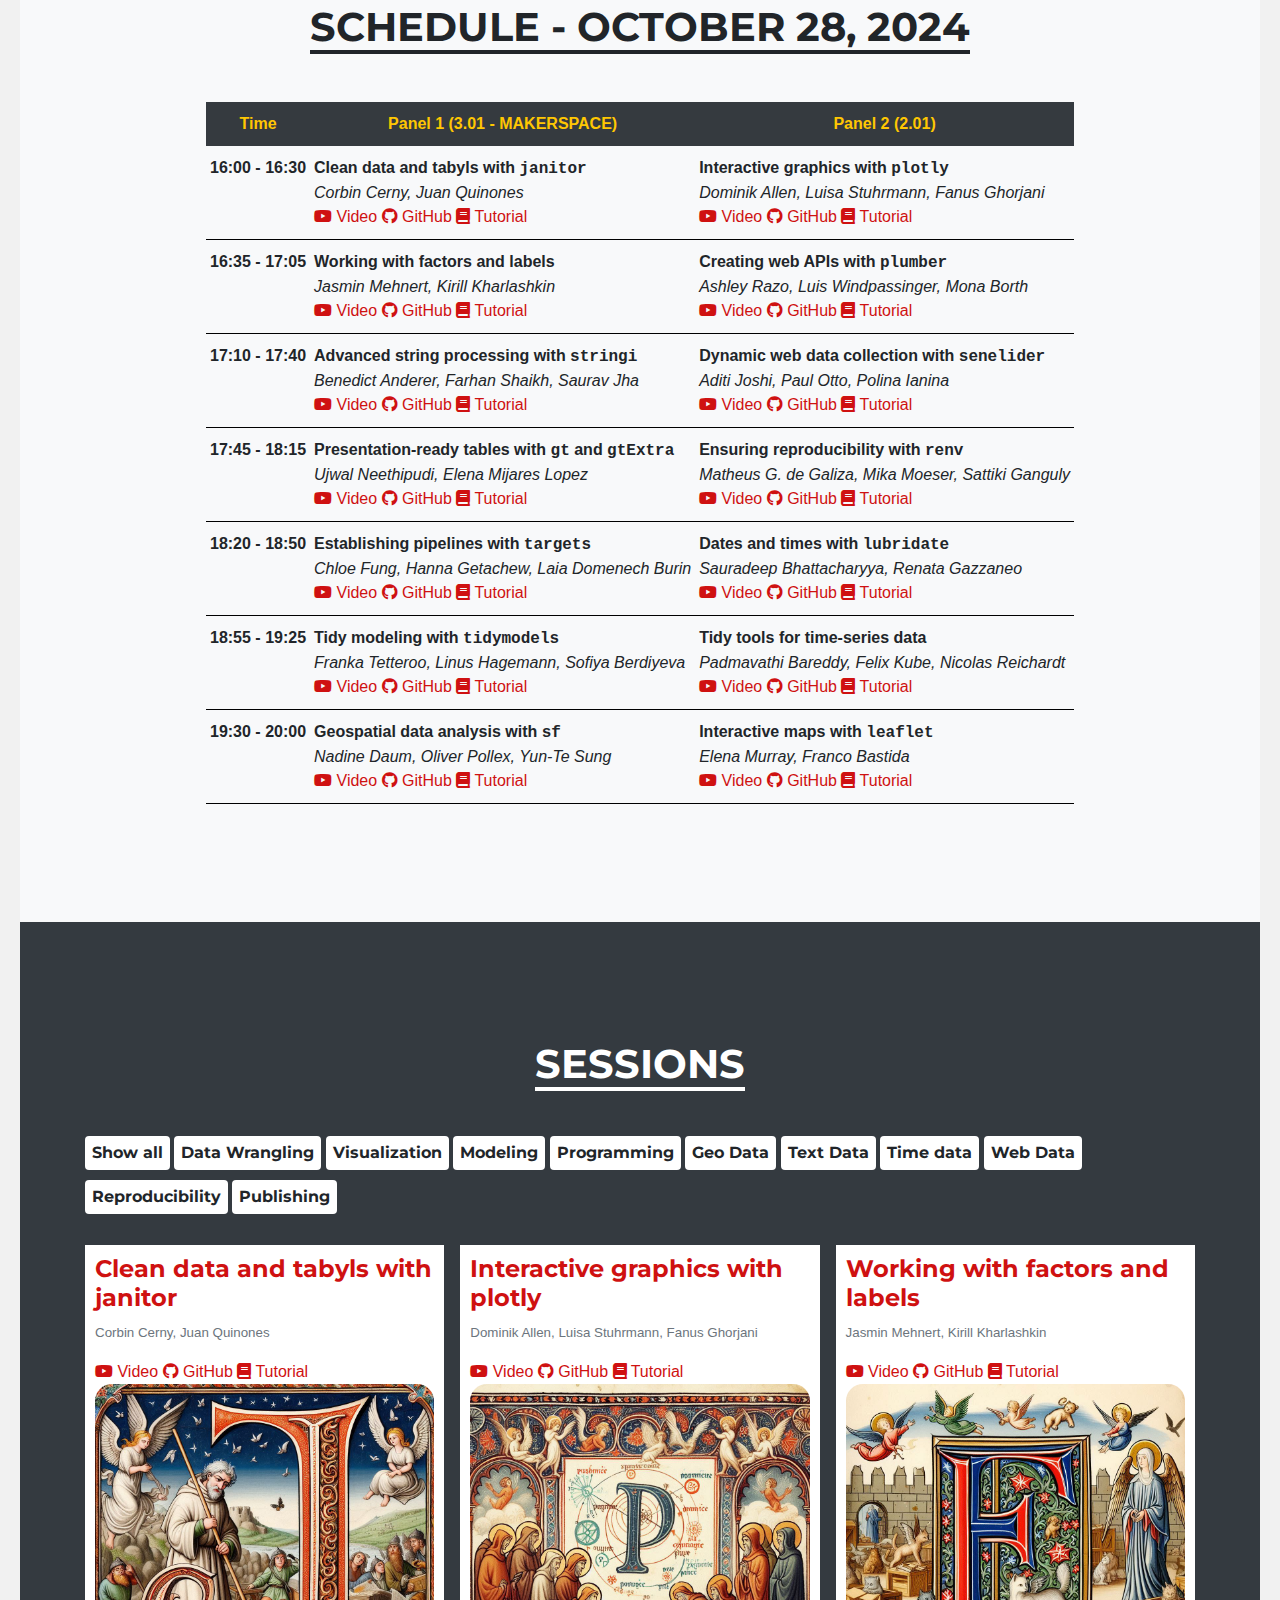
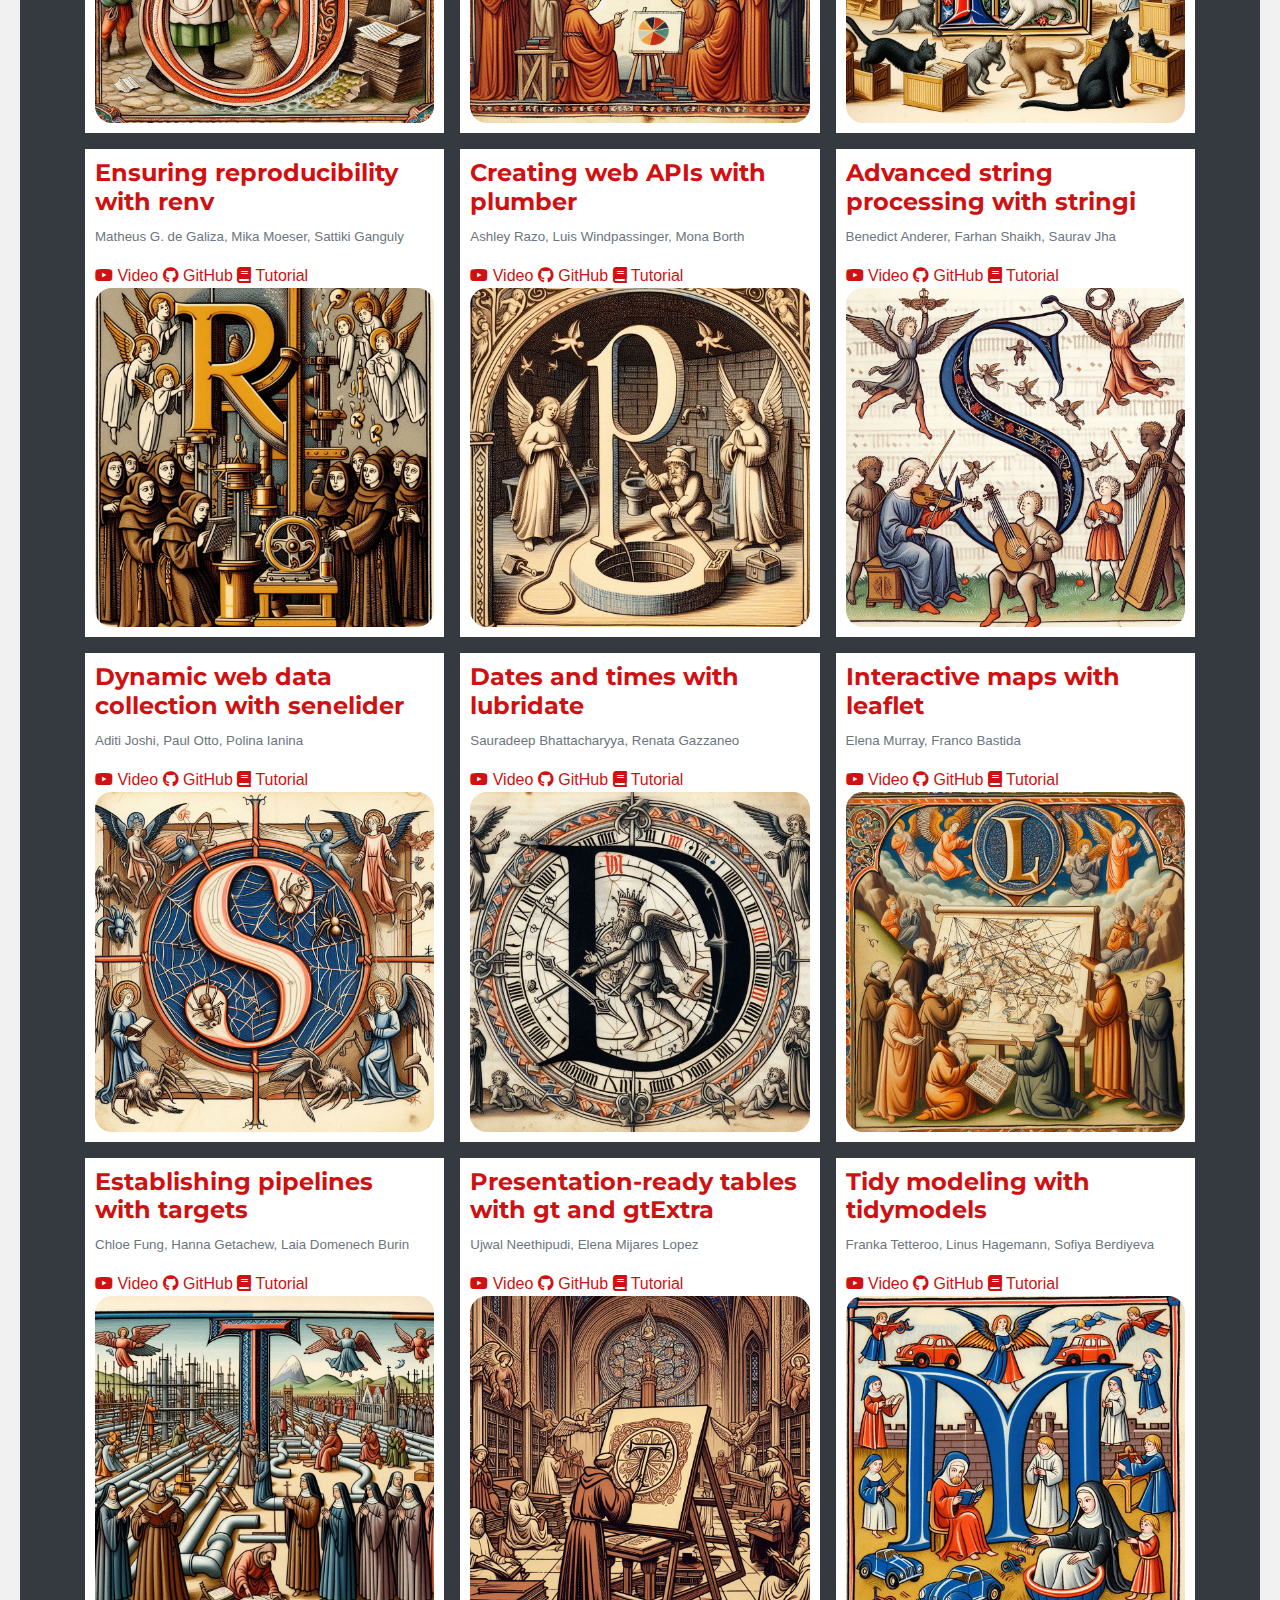
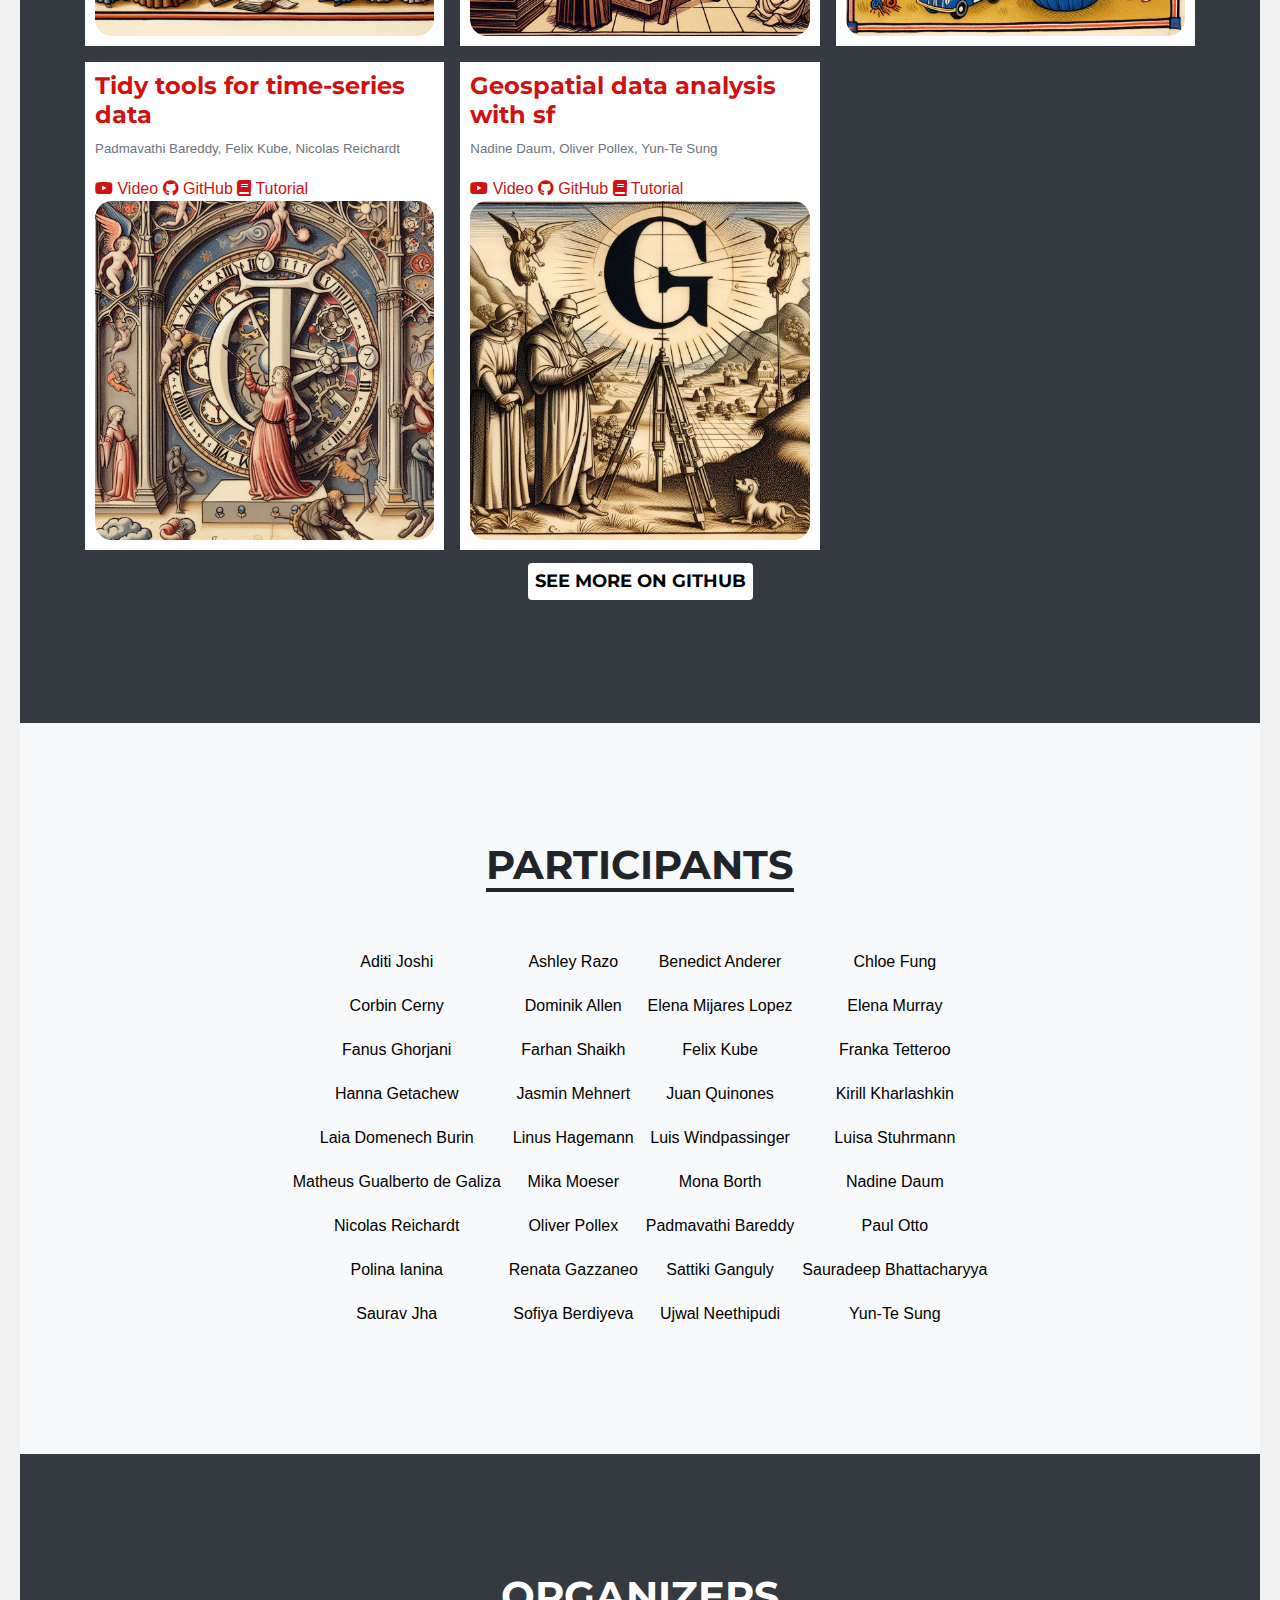
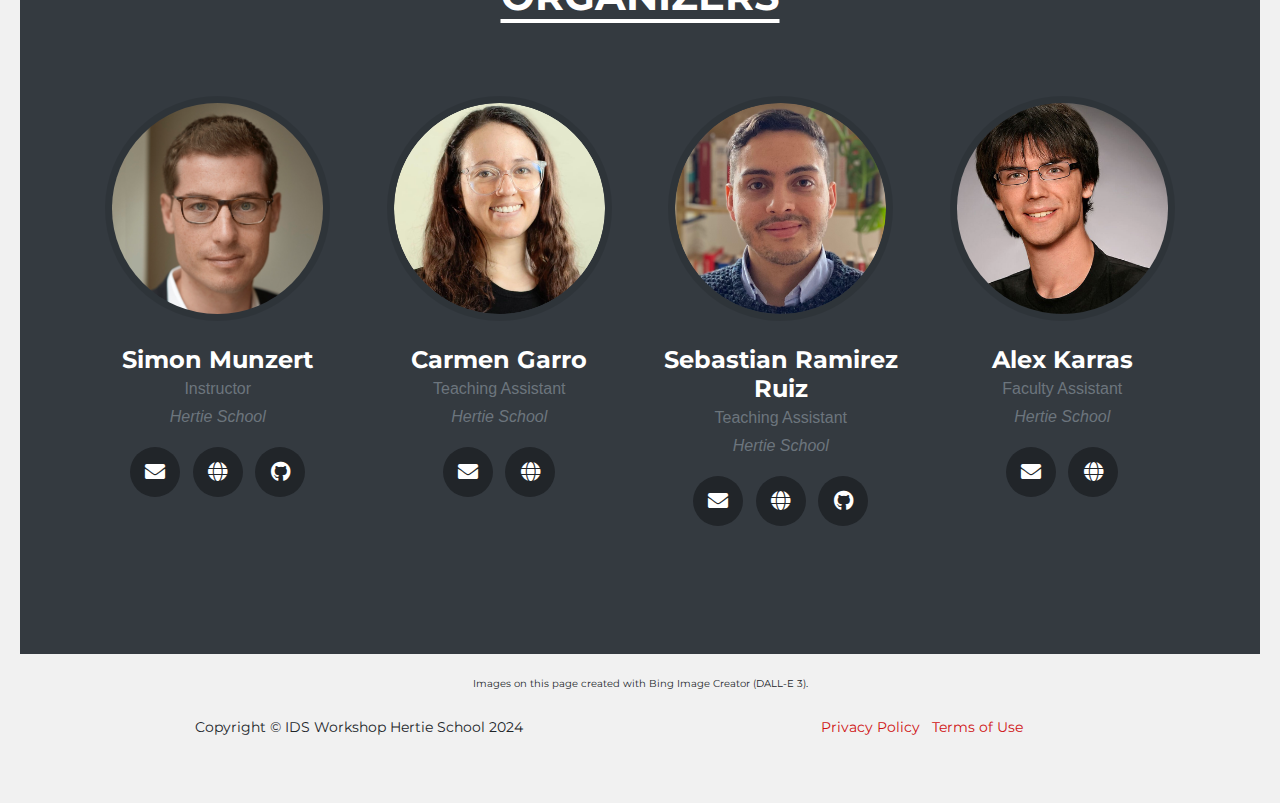
==== commit 7d4a5351: "fixed session title" ====
--- a/index.html
+++ b/index.html
@@ -359,7 +359,7 @@
               </tr>
               <tr style="border-bottom:1px solid black">
                 <td class="tg-raw7">18:20 - 18:50</td>
-                <td class="tg-6sgx"><strong>Establishing pipelines with <span style="font-family: monospace;">targets</span> and <span style="font-family: monospace;">forcats</span></strong><br>
+                <td class="tg-6sgx"><strong>Establishing pipelines with <span style="font-family: monospace;">targets</span></strong><br>
                   <i>Chloe Fung, Hanna Getachew, Laia Domenech Burin</i><br>
                 <a href="https://www.dropbox.com/scl/fi/g0t00ug5qhhsjedkrbp5l/12-targets-burin-fung-getachew.mp4?rlkey=mmivftr4om7sui25zw6kgsrna&st=tm9wgzan&dl=0" target="_blank">
                     <i class="fab fa-youtube"></i> Video
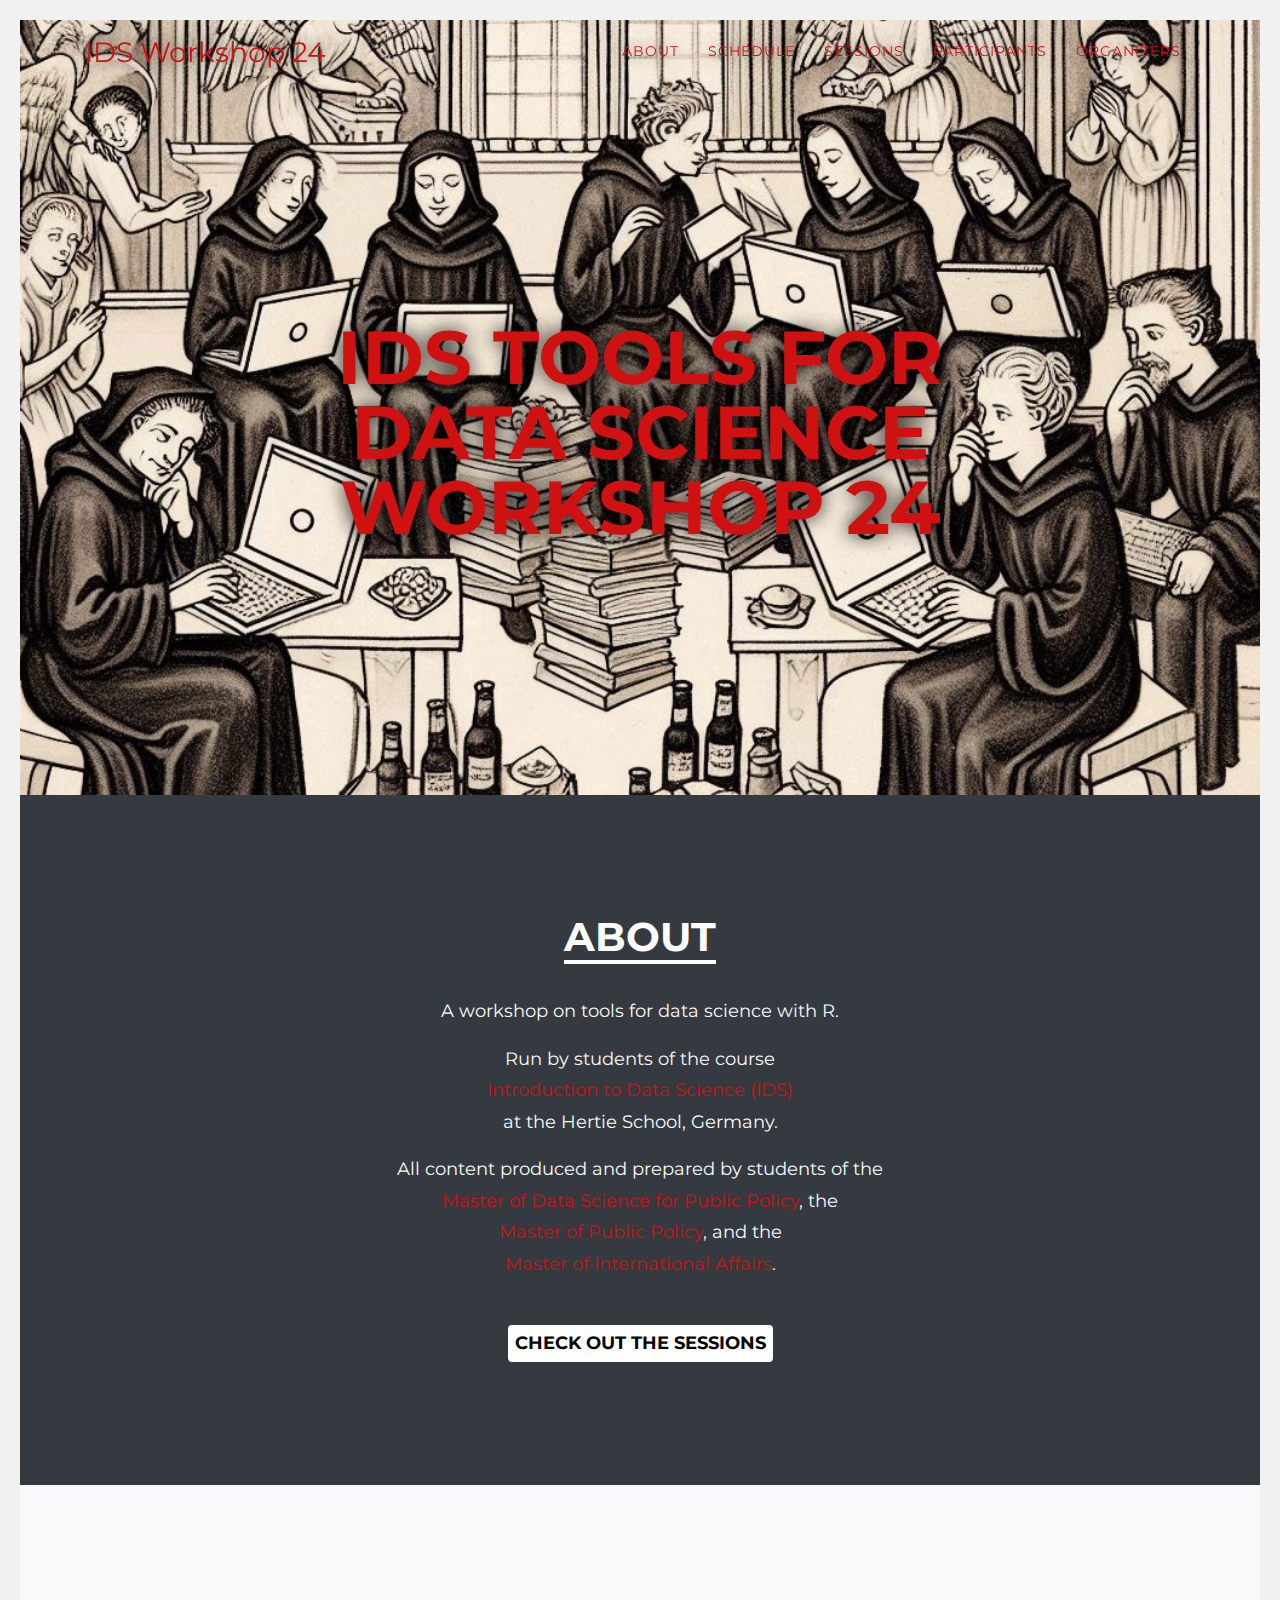
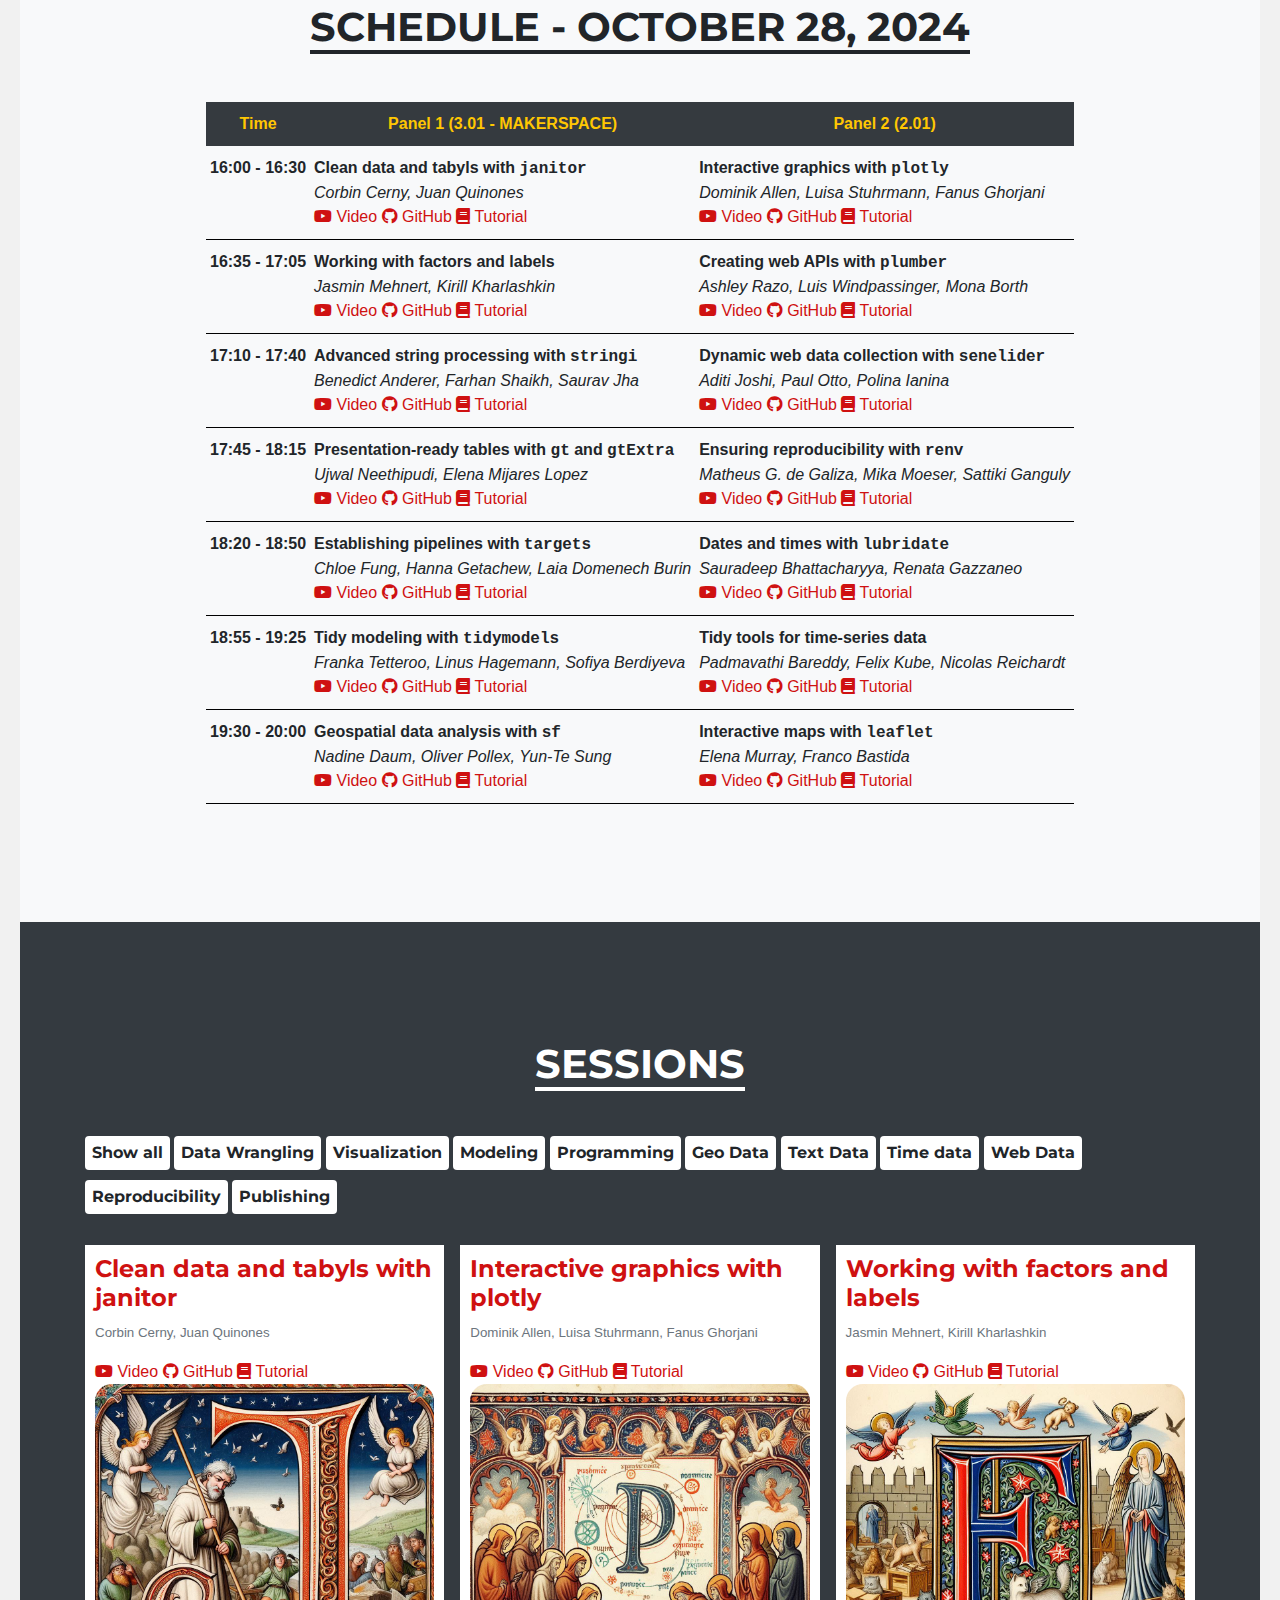
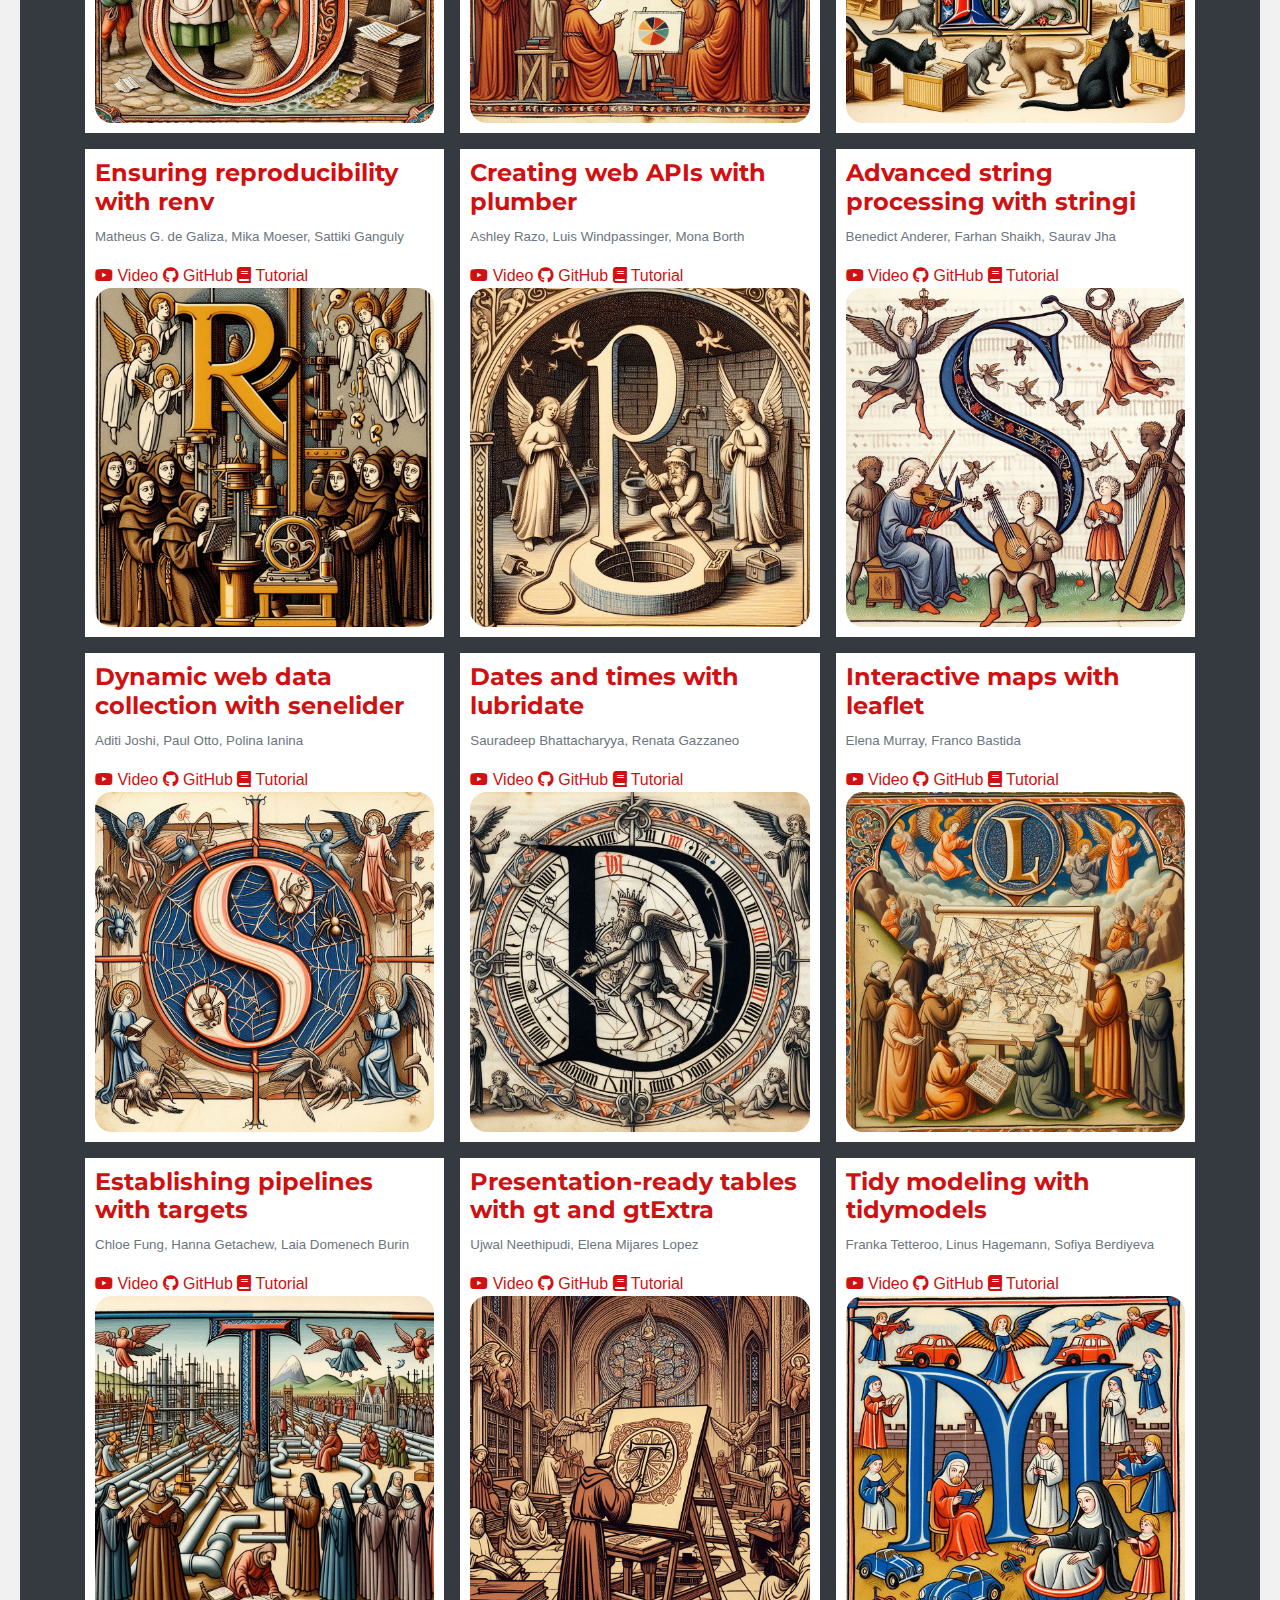
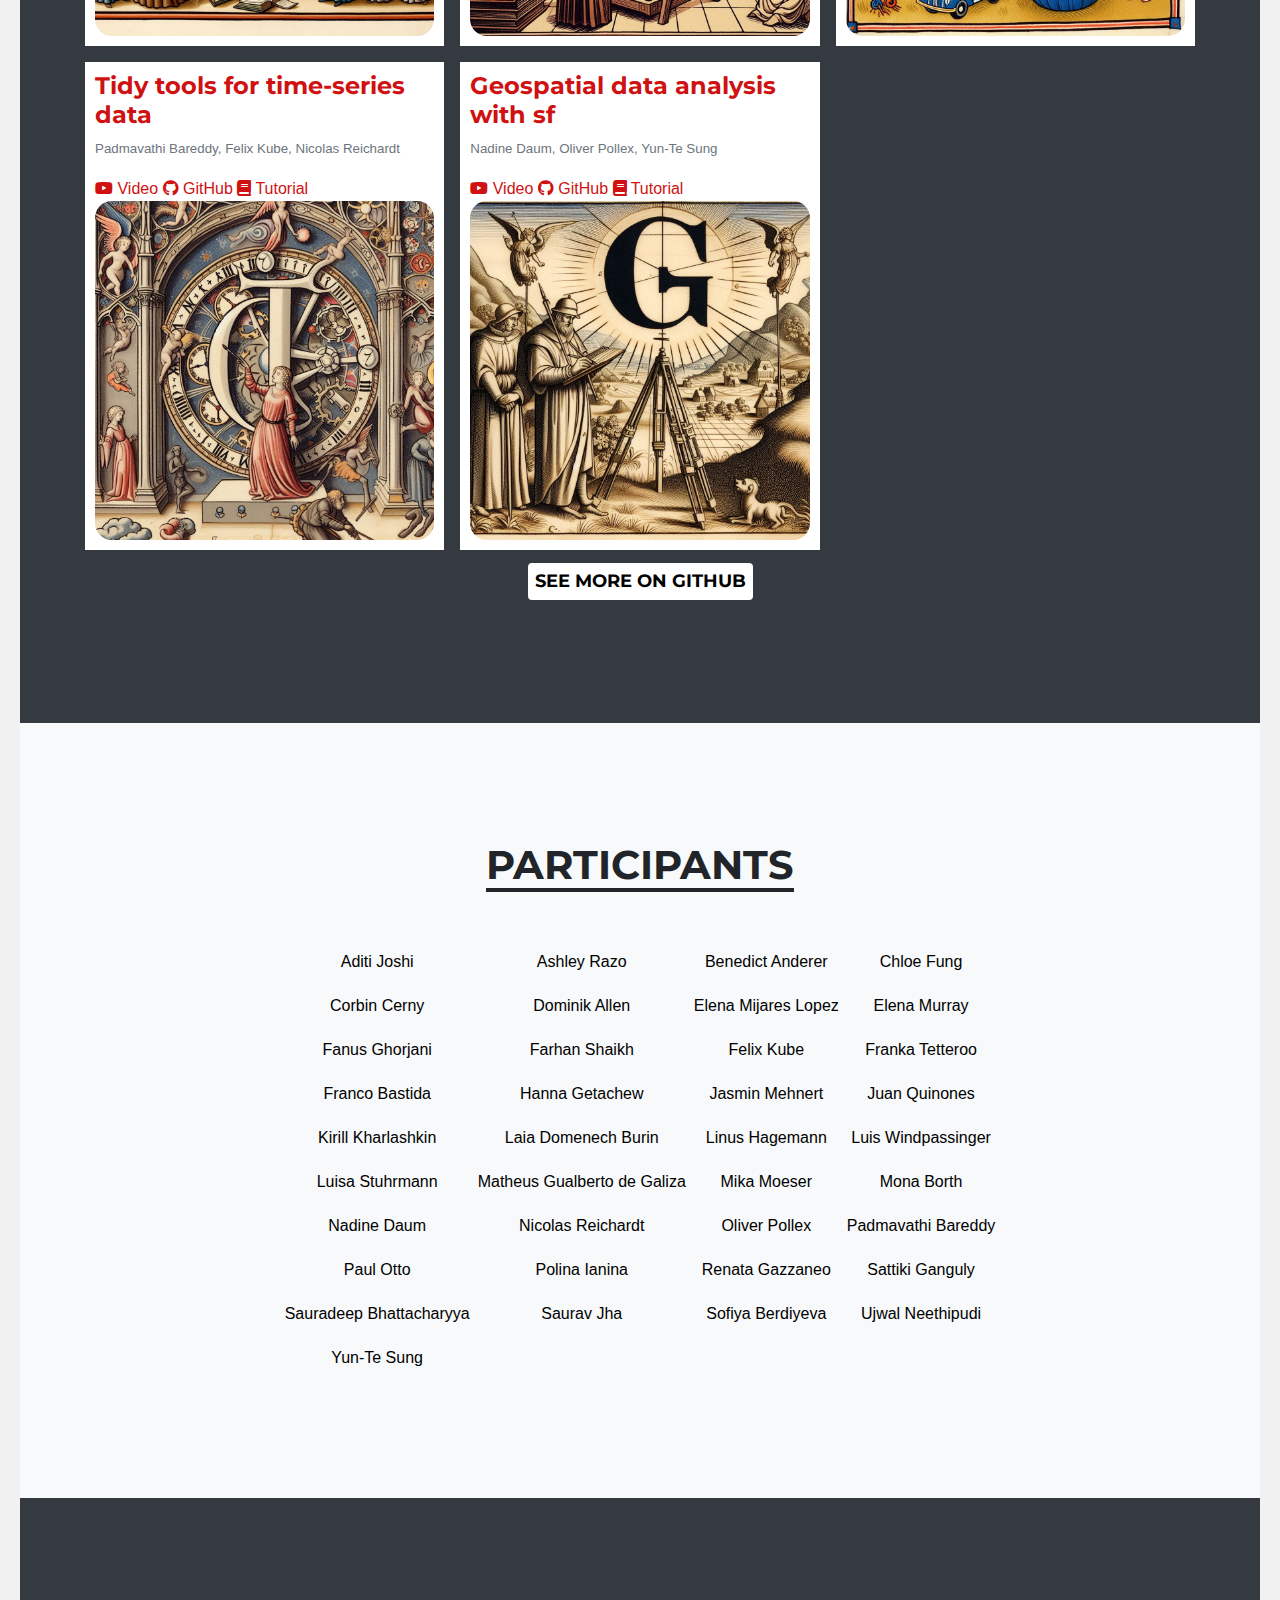
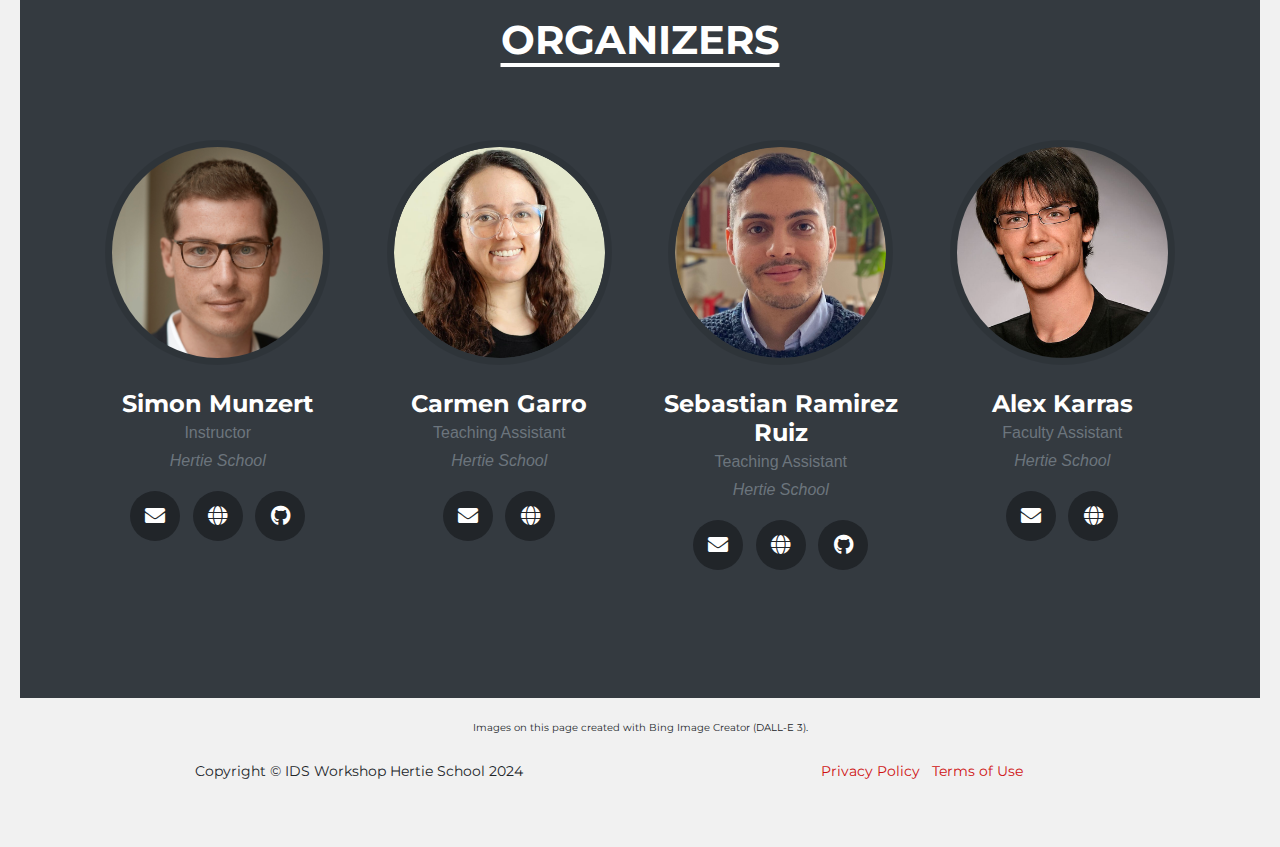
==== commit 7dd1ed0e: "fixed name" ====
--- a/index.html
+++ b/index.html
@@ -874,39 +874,42 @@
 				<td class="tg-syad">	Franka Tetteroo </td>
 				</tr>
 				<tr>
+				<td class="tg-syad">	Franco Bastida  </td>			
 				<td class="tg-syad">	Hanna Getachew  </td>
 				<td class="tg-syad">	Jasmin Mehnert	</td>
 				<td class="tg-syad">	Juan Quinones	</td>
-				<td class="tg-syad">	Kirill Kharlashkin	</td>
 				</tr>
 				<tr>
+				<td class="tg-syad">	Kirill Kharlashkin	</td>					
 				<td class="tg-syad">	Laia Domenech Burin	</td>
 				<td class="tg-syad">	Linus Hagemann	</td>
 				<td class="tg-syad">	Luis Windpassinger	</td>
-				<td class="tg-syad">	Luisa Stuhrmann	</td>
 				</tr>
 				<tr>
+				<td class="tg-syad">	Luisa Stuhrmann	</td>
 				<td class="tg-syad">	Matheus Gualberto de Galiza </td>
 				<td class="tg-syad">	Mika Moeser </td>
 				<td class="tg-syad">	Mona Borth  </td>
-				<td class="tg-syad">	Nadine Daum </td>
 				</tr>
 				<tr>
+				<td class="tg-syad">	Nadine Daum </td>
 				<td class="tg-syad">	Nicolas Reichardt	</td>
 				<td class="tg-syad">	Oliver Pollex	</td>
 				<td class="tg-syad">	Padmavathi Bareddy  </td>
-				<td class="tg-syad">	Paul Otto </td>
 				</tr>
 				<tr>
+				<td class="tg-syad">	Paul Otto </td>
 				<td class="tg-syad">	Polina Ianina	</td>
 				<td class="tg-syad">	Renata Gazzaneo	</td>
 				<td class="tg-syad">	Sattiki Ganguly	</td>
-				<td class="tg-syad">	Sauradeep Bhattacharyya	</td>
 				</tr>
 				<tr>
+				<td class="tg-syad">	Sauradeep Bhattacharyya	</td>
 				<td class="tg-syad">	Saurav Jha  </td>
 				<td class="tg-syad">	Sofiya Berdiyeva  </td>
         <td class="tg-syad">	Ujwal Neethipudi  </td>
+				</tr>
+				<tr>
 				<td class="tg-syad">	Yun-Te Sung  </td>
 				</tr>
         </tbody>
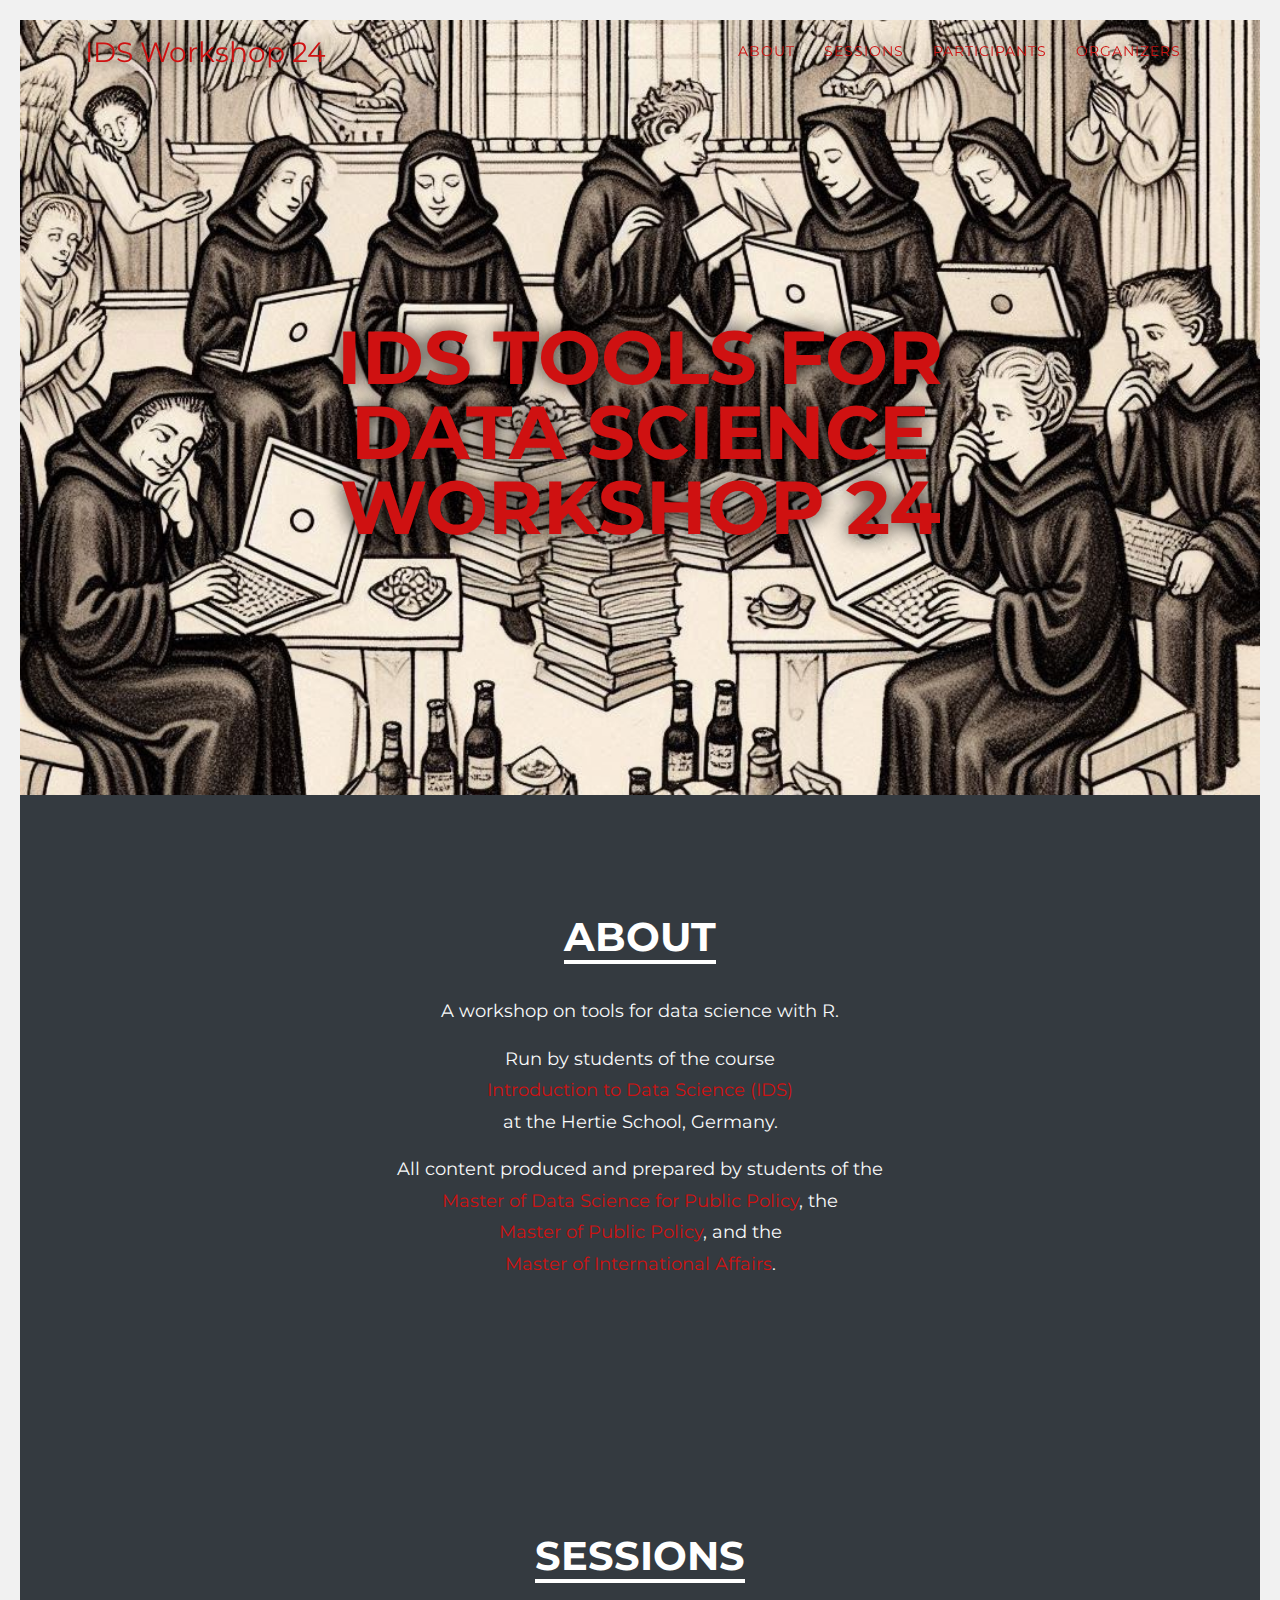
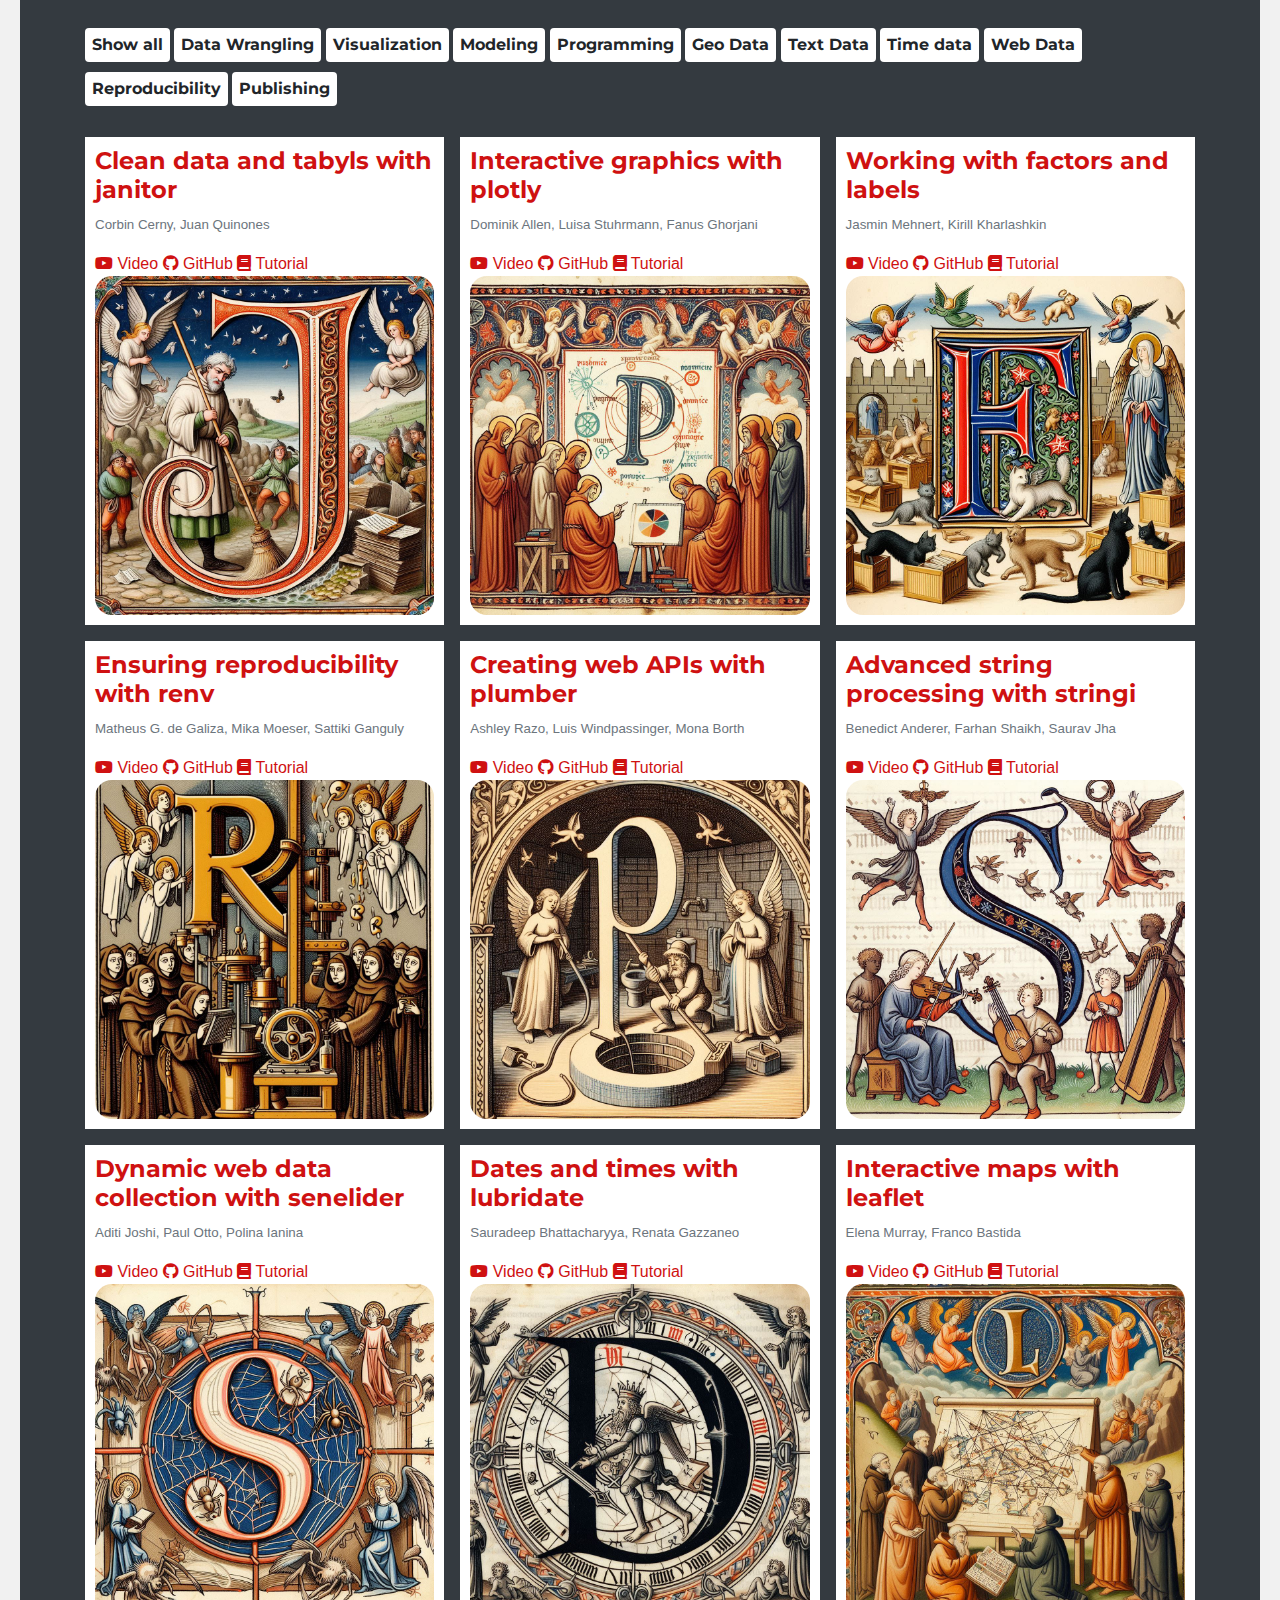
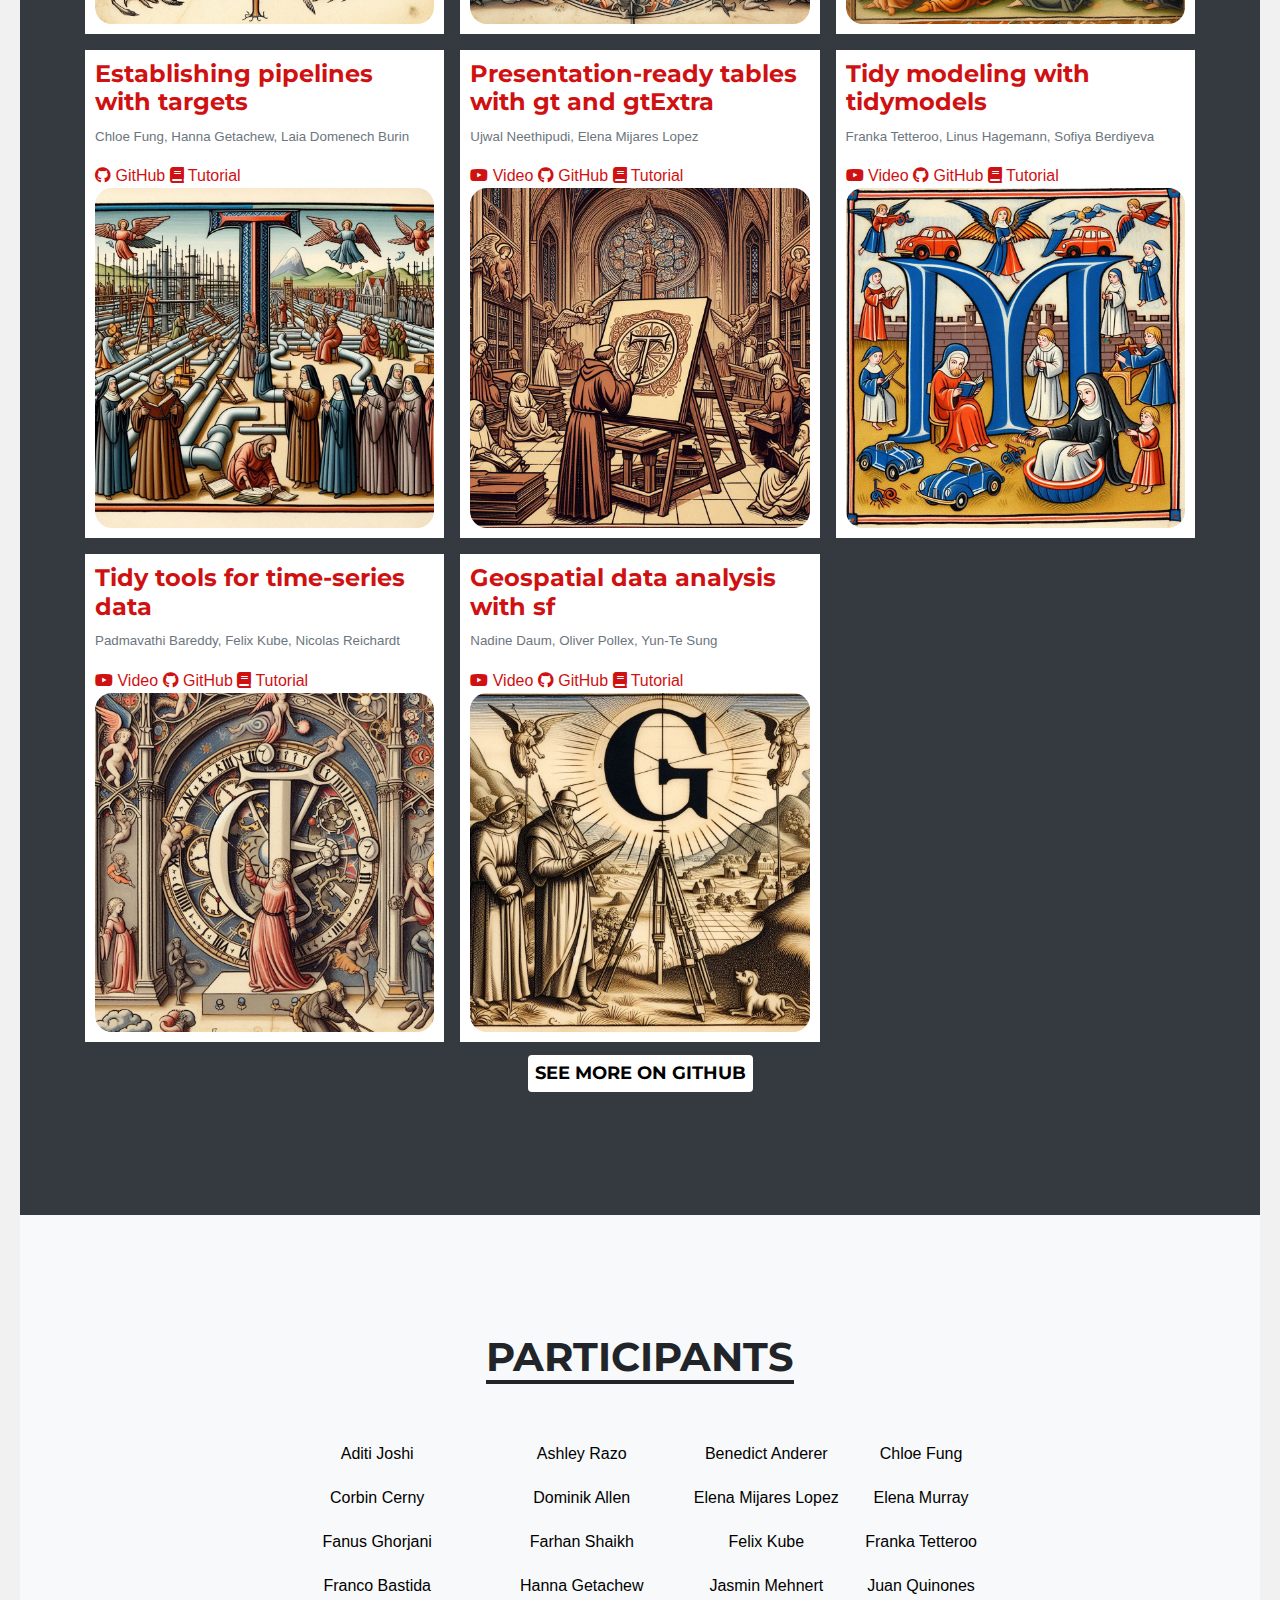
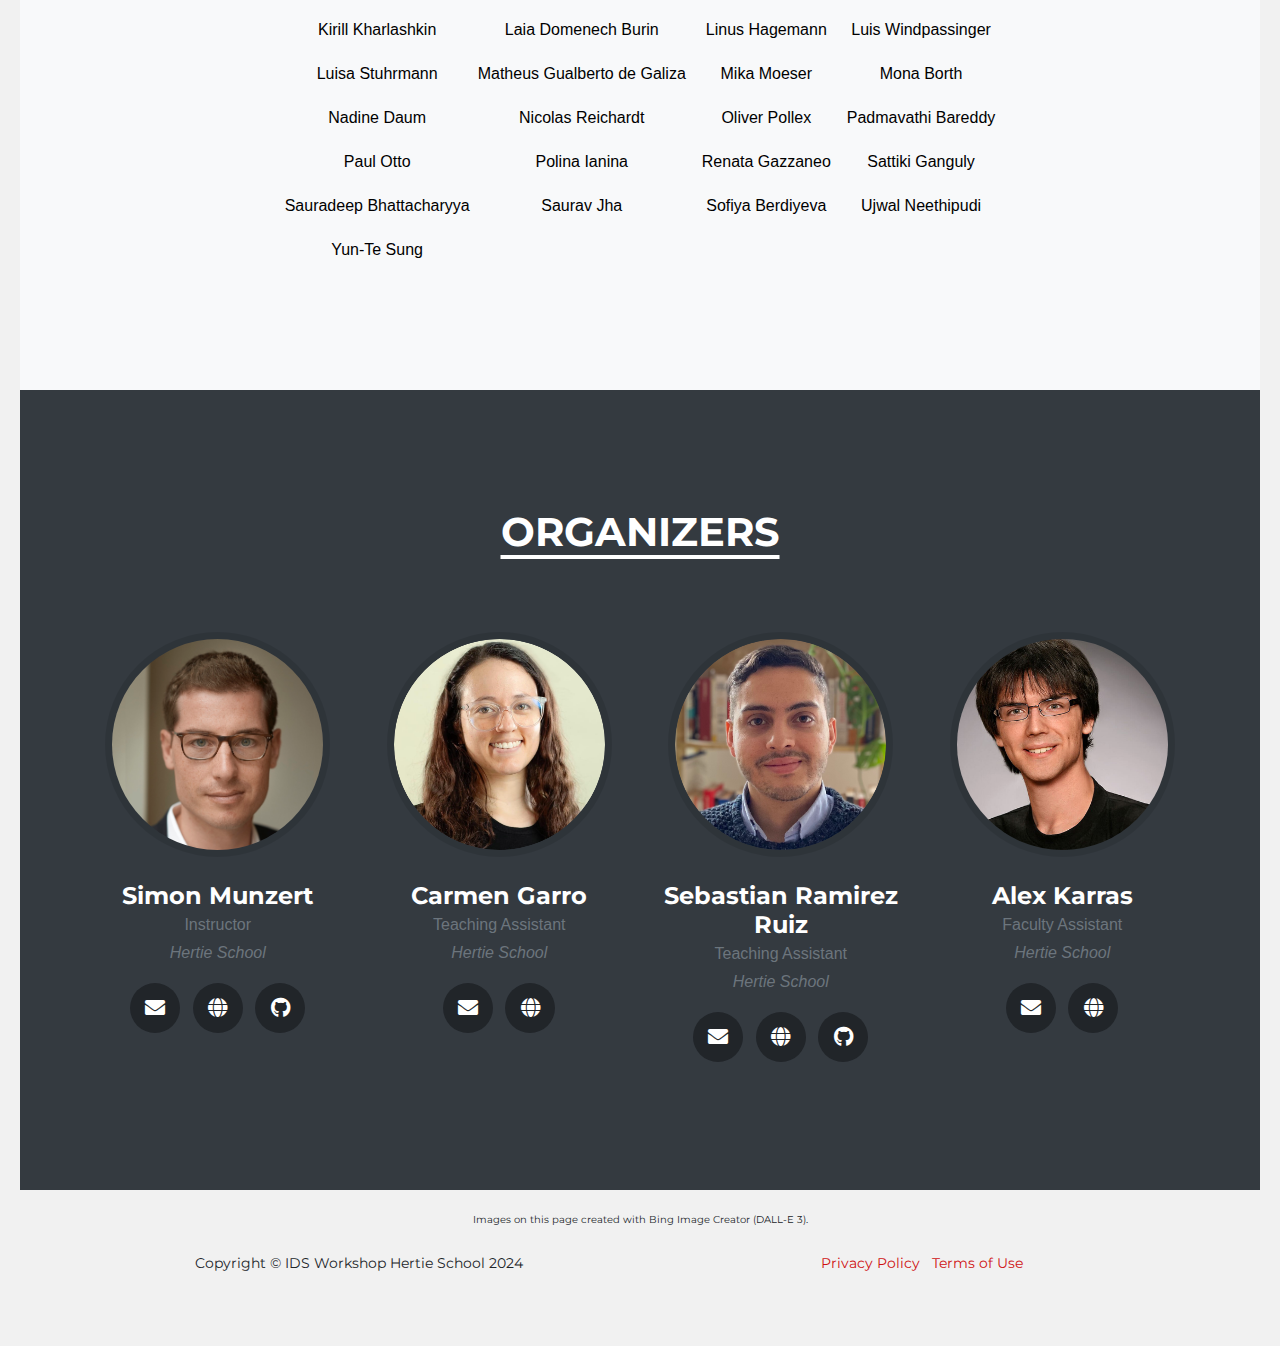
==== commit 8dc12e97: "post-workshop cleanup" ====
--- a/index.html
+++ b/index.html
@@ -182,9 +182,9 @@
           <li class="nav-item">
             <a class="nav-link js-scroll-trigger" href="#about">About</a>
           </li>
-          <li class="nav-item">
+         <!--  <li class="nav-item">
             <a class="nav-link js-scroll-trigger" href="#schedule">Schedule</a>
-          </li>
+          </li> -->
           <li class="nav-item">
             <a class="nav-link js-scroll-trigger" href="#sessions">Sessions</a>
           </li>
@@ -221,226 +221,11 @@
             <p>All content produced and prepared by students of the <a href="https://www.hertie-school.org/en/mds" target="_blank">Master of Data Science for Public Policy</a>, the <br><a href="https://www.hertie-school.org/en/mpp"
               target="_blank">Master of Public Policy</a>, and the <br><a href="https://www.hertie-school.org/en/mia" target="_blank">Master of International Affairs</a>.</p> <!-- The live sessions of the workshop are held on November 21, 2022. See <a href="schedule.html" target="_blank">here</a> for the original schedule. -->
           </h3>
-          <br>
-          <div class="col-lg-12 text-center">
-            <a class="btn btn-primary btn-xl text-uppercase js-scroll-trigger center" href="#sessions" target="_blank">Check out the sessions</a>
-          </div>
         </div>
       </div>
     </div>
   </section>
 
-
-    <!-- Schedule Grid -->
-    <section class="bg-light page-section" id="schedule">
-      <div class="container">
-        <div class="row">
-          <div class="col-lg-12 text-center">
-            <h2 class="section-heading-underline text-uppercase">Schedule - October 28, 2024</h2>
-          </div>
-        </div>
-        <div class="row">
-          <table class="tg">
-            <thead>
-              <tr>
-                <th class="tg-vrym">Time</th>
-                <th class="tg-vrym">Panel 1 (3.01 - MAKERSPACE)</th>
-                <th class="tg-vrym">Panel 2 (2.01)</th>
-              </tr>
-            </thead>
-            <tbody>
-              <tr style="border-bottom:1px solid black">
-                <td class="tg-raw7">16:00 - 16:30</td>
-                <td class="tg-6sgx"><strong>Clean data and tabyls with <span style="font-family: monospace;">janitor</span></strong><br>
-                  <i>Corbin Cerny, Juan Quinones</i><br>
-                  <a href="https://www.dropbox.com/scl/fi/8ycjm56z09vbouyc88pve/01-Janitor-Quinones-Cerny.mp4?rlkey=qy8nbldcuttnv8jbw0zk90ak2&dl=0" target="_blank">
-                    <i class="fab fa-youtube"></i> Video
-                  </a>
-                  <a href="https://github.com/intro-to-data-science-24-workshop/01-Janitor-Quinones-Cerny" target="_blank">
-                    <i class="fab fa-github"></i> GitHub
-                  </a>
-                  <a href="https://raw.githack.com/intro-to-data-science-24-workshop/01-Janitor-Quinones-Cerny/main/janitor_hands_on1.html" target="_blank">
-                    <i class="fas fa-book"></i> Tutorial
-                  </a>
-                </td>
-                <td class="tg-uk4f"><strong>Interactive graphics with <span style="font-family: monospace;">plotly</span></strong><br>
-                  <i>Dominik Allen, Luisa Stuhrmann, Fanus Ghorjani</i><br>
-                  <a href="https://www.dropbox.com/scl/fi/z5qz2t0d8sbhwqodhayxd/10-Interactive-Graphics-Plotly-Allen-Stuhrmann-Ghorjani.mp4?rlkey=fhwao3w3txrdgvxc3adut06zd&st=i2kw9a40&dl=0" target="_blank">
-                    <i class="fab fa-youtube"></i> Video
-                  </a>
-                  <a href="https://github.com/intro-to-data-science-24-workshop/10-Interactive-Graphics-Plotly-Allen-Stuhrmann-Ghorjani-" target="_blank">
-                    <i class="fab fa-github"></i> GitHub
-                  </a>
-                  <a href="https://raw.githack.com/intro-to-data-science-24-workshop/10-Interactive-Graphics-Plotly-Allen-Stuhrmann-Ghorjani-/main/Tuturial_Questions.html" target="_blank">
-                    <i class="fas fa-book"></i> Tutorial
-                  </a>					
-                </td>
-              </tr>
-              <tr style="border-bottom:1px solid black">
-                <td class="tg-zv36">16:35 - 17:05</td>
-                <td class="tg-ycr8"><strong>Working with factors and labels<span style="font-family: monospace;"></span></strong><br>
-                  <i>Jasmin Mehnert, Kirill Kharlashkin</i><br>
-                  <a href="https://www.dropbox.com/scl/fi/ytlcjs85lbnn81jupx0k1/02-Working-with-factors-and-labels-mehnert-kharlashkin.mp4?rlkey=hft7gx3yixl3eo9zeuzvg3sro&st=v7pqvsam&dl=0" target="_blank">
-                    <i class="fab fa-youtube"></i> Video
-                  </a>
-                  <a href="https://github.com/intro-to-data-science-24-workshop/02-Working-with-factors-and-labels-mehnert-kharlashkin" target="_blank">
-                    <i class="fab fa-github"></i> GitHub
-                  </a>
-						<a href="https://rawcdn.githack.com/intro-to-data-science-24-workshop/02-Working-with-factors-and-labels-mehnert-kharlashkin/refs/heads/main/Tutorial.html" target="_blank">
-						  <i class="fas fa-book"></i> Tutorial
-						</a>
-                </td>
-                <td class="tg-y0hg"><strong>Creating web APIs with <span style="font-family: monospace;">plumber</span></strong><br>
-                  <i>Ashley Razo, Luis Windpassinger, Mona Borth</i><br>
-                  <a href="https://www.dropbox.com/scl/fi/fknil21veypc5q4cjbdq1/03-plumber-razo-borth-windpassinger.mp4?rlkey=ydqpb3qudmr72b7r62c0zkrlh&st=jxyl5w4l&dl=0" target="_blank">
-                    <i class="fab fa-youtube"></i> Video
-                  </a>
-                  <a href="https://github.com/intro-to-data-science-24-workshop/03-plumber-razo-borth-windpassinger" target="_blank">
-                    <i class="fab fa-github"></i> GitHub
-                  </a>
-						<a href="https://rawcdn.githack.com/intro-to-data-science-24-workshop/03-plumber-razo-borth-windpassinger/refs/heads/main/workshop/workshop.html?token=GHSAT0AAAAAACWLRGJSONQZFMEVABLWA3EEZY3Y6FQ" target="_blank">
-						  <i class="fas fa-book"></i> Tutorial
-						</a>
-                </td>
-              </tr>
-              <tr style="border-bottom:1px solid black">
-                <td class="tg-raw7">17:10 - 17:40</td>
-                <td class="tg-6sgx"><strong>Advanced string processing with <span style="font-family: monospace;">stringi</span></strong><br>
-                  <i>Benedict Anderer, Farhan Shaikh, Saurav Jha</i><br>
-                  <a href="https://www.dropbox.com/scl/fi/to1i6lmw8fjs81r82pd5p/04_stringi_Anderer_Jha_Shaikh.mp4?rlkey=2hek6pj8fy5cj27lmxe0xs729&st=85nl2mfe&dl=0" target="_blank">
-                    <i class="fab fa-youtube"></i> Video
-                  </a>
-                  <a href="https://github.com/intro-to-data-science-24-workshop/04-stringi-Anderer-Jha-Shaikh" target="_blank">
-                    <i class="fab fa-github"></i> GitHub
-                  </a>
-					<a href="https://raw.githack.com/intro-to-data-science-24-workshop/04-stringi-Anderer-Jha-Shaikh/main/exercise_questions.html" target="_blank">
-					  <i class="fas fa-book"></i> Tutorial
-					</a>
-				</td>
-                <td class="tg-uk4f"><strong>Dynamic web data collection with <span style="font-family: monospace;">senelider</span></strong><br>
-                  <i>Aditi Joshi, Paul Otto, Polina Ianina</i><br>
-                  <a href="https://www.dropbox.com/scl/fi/i4uvdgakovs7lerb87auz/03-selenider-otto.mp4?rlkey=0o4h7p1qe4njsrcr1sqrcdqni&st=ae267s0e&dl=0" target="_blank">
-                    <i class="fab fa-youtube"></i> Video
-                  </a>
-                  <a href="https://github.com/intro-to-data-science-24-workshop/03-otto" target="_blank">
-                    <i class="fab fa-github"></i> GitHub
-                  </a>
-					<a href="https://html-preview.github.io/?url=https://github.com/intro-to-data-science-24-workshop/03-otto/blob/main/newnotebook/_manuscript/index.html" target="_blank">
-					  <i class="fas fa-book"></i> Tutorial
-					</a>
-				</td>
-              </tr>
-              <tr style="border-bottom:1px solid black">
-                <td class="tg-zv36">17:45 - 18:15</td>
-                <td class="tg-ycr8"><strong>Presentation-ready tables with <span style="font-family: monospace;">gt</span> and <span style="font-family: monospace;">gtExtra</span></strong><br>
-                  <i>Ujwal Neethipudi, Elena Mijares Lopez</i><br>
-                  <a href="https://www.dropbox.com/scl/fi/yr0z8m8y2zuoiz4mqy2sy/08-gtgtExtra-Lopez-Neethipudi.mp4?rlkey=winoc47y2on3n89swnsxtxk30&st=qwvkzedv&dl=0" target="_blank">
-                    <i class="fab fa-youtube"></i> Video
-                  </a>
-                  <a href="https://github.com/intro-to-data-science-24-workshop/08-gt_gtExtras-Lopez-Neethipudi" target="_blank">
-                    <i class="fab fa-github"></i> GitHub
-                  </a>
-						<a href="https://raw.githack.com/intro-to-data-science-24-workshop/08-gt_gtExtras-Lopez-Neethipudi/main/workshop_tables.html" target="_blank">
-						  <i class="fas fa-book"></i> Tutorial
-						</a>
-                </td>
-                <td class="tg-y0hg"><strong>Ensuring reproducibility with <span style="font-family: monospace;">renv</span></strong><br>
-                  <i>Matheus G. de Galiza, Mika Moeser, Sattiki Ganguly</i><br>
-                <a href="https://www.dropbox.com/scl/fi/vlpm3dny7vhwhbv0v2t74/11-ensuring-reproducibility-with-renv-galiza-moeser-ganguly.mp4?rlkey=ejvjsl5ity40eokp1smkuby7e&st=kr6oc0in&dl=0" target="_blank">
-                    <i class="fab fa-youtube"></i> Video
-                  </a>
-                  <a href="https://github.com/intro-to-data-science-24-workshop/11-Ensuring-reproducibility-with-renv" target="_blank">
-                    <i class="fab fa-github"></i> GitHub
-                  </a>
-						<a href="https://raw.githack.com/intro-to-data-science-24-workshop/11-Ensuring-reproducibility-with-renv/main/renv_workshop.html" target="_blank">
-						  <i class="fas fa-book"></i> Tutorial
-						</a>
-                </td>
-              </tr>
-              <tr style="border-bottom:1px solid black">
-                <td class="tg-raw7">18:20 - 18:50</td>
-                <td class="tg-6sgx"><strong>Establishing pipelines with <span style="font-family: monospace;">targets</span></strong><br>
-                  <i>Chloe Fung, Hanna Getachew, Laia Domenech Burin</i><br>
-                <a href="https://www.dropbox.com/scl/fi/g0t00ug5qhhsjedkrbp5l/12-targets-burin-fung-getachew.mp4?rlkey=mmivftr4om7sui25zw6kgsrna&st=tm9wgzan&dl=0" target="_blank">
-                    <i class="fab fa-youtube"></i> Video
-                  </a>
-                  <a href="https://github.com/intro-to-data-science-24-workshop/pipelines-with-targets-getachew-fung-domenech" target="_blank">
-                    <i class="fab fa-github"></i> GitHub
-                  </a>
-						<a href="https://raw.githack.com/ldmnch/pipelines-with-targets/main/targets_pipeline_formatted_tutorial.html" target="_blank">
-						  <i class="fas fa-book"></i> Tutorial
-						</a>
-                </td>
-                <td class="tg-uk4f"><strong>Dates and times with <span style="font-family: monospace;">lubridate</span></strong><br>
-                  <i>Sauradeep Bhattacharyya, Renata Gazzaneo</i><br>
-                <a href="https://www.dropbox.com/s/c9p54ilt0rl53ou/03-Dates-and-times-with-lubridate-Bhattacharyya-Gazzaneo.mp4?dl=0" target="_blank">
-                    <i class="fab fa-youtube"></i> Video
-                  </a>
-                  <a href="https://github.com/intro-to-data-science-24-workshop/03-Dates-and-times-with-lubridate-Bhattacharyya-Gazzaneo" target="_blank">
-                    <i class="fab fa-github"></i> GitHub
-                  </a>
-						<a href="https://raw.githack.com/intro-to-data-science-24-workshop/03-Dates-and-times-with-lubridate-Bhattacharyya-Gazzaneo/main/Workshop_practice_material.html" target="_blank">
-						  <i class="fas fa-book"></i> Tutorial
-						</a>
-                </td>
-              </tr>
-              <tr style="border-bottom:1px solid black">
-                <td class="tg-zv36">18:55 - 19:25</td>
-                <td class="tg-ycr8"><strong>Tidy modeling with <span style="font-family: monospace;">tidymodels</span></strong><br>
-                  <i>Franka Tetteroo, Linus Hagemann, Sofiya Berdiyeva</i><br>
-                  <a href="https://www.dropbox.com/scl/fi/jwm9a4zqyeaea0zizccd8/12-tidymodels-tetteroo-hagemann-berdiyeva.mp4?rlkey=36emz6j56lb79bvkw47sbt28x&st=bfiewghn&dl=0" target="_blank">
-                    <i class="fab fa-youtube"></i> Video
-                  </a>
-                  <a href="https://github.com/intro-to-data-science-24-workshop/12-tidymodels-tetteroo-hagemann-berdiyeva" target="_blank">
-                    <i class="fab fa-github"></i> GitHub
-                  </a>
-					<a href="https://raw.githack.com/intro-to-data-science-24-workshop/12-tidymodels-tetteroo-hagemann-berdiyeva/main/practice/12-tidymodels-lab.html" target="_blank">
-					  <i class="fas fa-book"></i> Tutorial
-					</a></td></td>
-                <td class="tg-y0hg"><strong>Tidy tools for time-series data <span style="font-family: monospace;"></span></strong><br>
-                  <i>Padmavathi Bareddy, Felix Kube, Nicolas Reichardt</i><br>
-                  <a href="https://www.dropbox.com/scl/fi/bu2h62k0sqva39qhbzch3/05-time-series-data-kube-reichardt-bareddy.mp4?rlkey=l4a2fw7x0pp0guorxosw58xyn&st=arzc17xa&dl=0" target="_blank">
-                    <i class="fab fa-youtube"></i> Video
-                  </a>
-                  <a href="https://github.com/intro-to-data-science-24-workshop/05-tidy-tools-for-time-series-data-kube-reichardt-bareddy" target="_blank">
-                    <i class="fab fa-github"></i> GitHub
-                  </a>
-						<a href="https://raw.githack.com/intro-to-data-science-24-workshop/05-tidy-tools-for-time-series-data-kube-reichardt-bareddy/main/materials/learnr---Tidy-tools-for-time-series-data.html" target="_blank">
-						  <i class="fas fa-book"></i> Tutorial
-						</a>
-                  </td>
-              </tr>
-              <tr style="border-bottom:1px solid black">
-                <td class="tg-zv36">19:30 - 20:00</td>
-                <td class="tg-ycr8"><strong>Geospatial data analysis with <span style="font-family: monospace;">sf</span></strong><br>
-                  <i>Nadine Daum, Oliver Pollex, Yun-Te Sung</i><br>
-                  <a href="https://www.dropbox.com/scl/fi/a2qa7bn9uutd6hyp8kqrc/07-Geospatial-analysis.mp4?rlkey=7l0nnj4eic37kztahg08cbgm2&st=5iqmdsa6&dl=0" target="_blank">
-                    <i class="fab fa-youtube"></i> Video
-                  </a>
-                  <a href="https://github.com/intro-to-data-science-24-workshop/07-geospatial-analysis-sf-daum-pollex-sung" target="_blank">
-                    <i class="fab fa-github"></i> GitHub
-                  </a>
-					<a href="https://raw.githack.com/intro-to-data-science-24-workshop/07-geospatial-analysis-sf-daum-pollex-sung/main/Workshop_material_lab_format.html" target="_blank">
-					  <i class="fas fa-book"></i> Tutorial
-					</a></td></td>
-                <td class="tg-y0hg"><strong>Interactive maps with <span style="font-family: monospace;">leaflet</span></strong><br>
-                  <i>Elena Murray, Franco Bastida</i><br>
-                  <a href="https://www.dropbox.com/scl/fi/p6oje2d8s3lp6xbwxzrzg/09-leafletgraphs-murray-bastida.mp4?rlkey=rcmf7babik6gu4iim68gccd68&st=yy8badu0&dl=0" target="_blank">
-                    <i class="fab fa-youtube"></i> Video
-                  </a>
-                  <a href="https://github.com/intro-to-data-science-24-workshop/09-leafletgraphs-murray-bastida" target="_blank">
-                    <i class="fab fa-github"></i> GitHub
-                  </a>
-						<a href="https://raw.githack.com/intro-to-data-science-24-workshop/09-leafletgraphs-murray-bastida/main/Leaflet_Tutorial.html" target="_blank">
-						  <i class="fas fa-book"></i> Tutorial
-						</a>
-                  </td>
-              </tr>
-            </tbody>
-          </table>
-        </div>
-      </div>
-    </section>
 
   <!-- Featured Grid -->
   <section class="bg-dark page-section" id="sessions">
@@ -700,15 +485,12 @@
 
     <div class="column data programming">
     <div class="content">
-    <a class="portfolio-link" href="https://www.dropbox.com/scl/fi/g0t00ug5qhhsjedkrbp5l/12-targets-burin-fung-getachew.mp4?rlkey=mmivftr4om7sui25zw6kgsrna&st=tm9wgzan&dl=0" target="_blank">
+    <a class="portfolio-link" href="" target="_blank">
             <div class="portfolio-hover">
               <div class="portfolio-hover-content">
                   <h4>Establishing pipelines with targets
                   </h4>
                   <p style="font-size:smaller;" class="text-muted">Chloe Fung, Hanna Getachew, Laia Domenech Burin</p>
-                  <a href="https://www.dropbox.com/scl/fi/g0t00ug5qhhsjedkrbp5l/12-targets-burin-fung-getachew.mp4?rlkey=mmivftr4om7sui25zw6kgsrna&st=tm9wgzan&dl=0" target="_blank">
-                  <i class="fab fa-youtube"></i> Video
-                </a>
                 <a href="https://github.com/intro-to-data-science-24-workshop/pipelines-with-targets-getachew-fung-domenech" target="_blank">
                   <i class="fab fa-github"></i> GitHub
                 </a>
